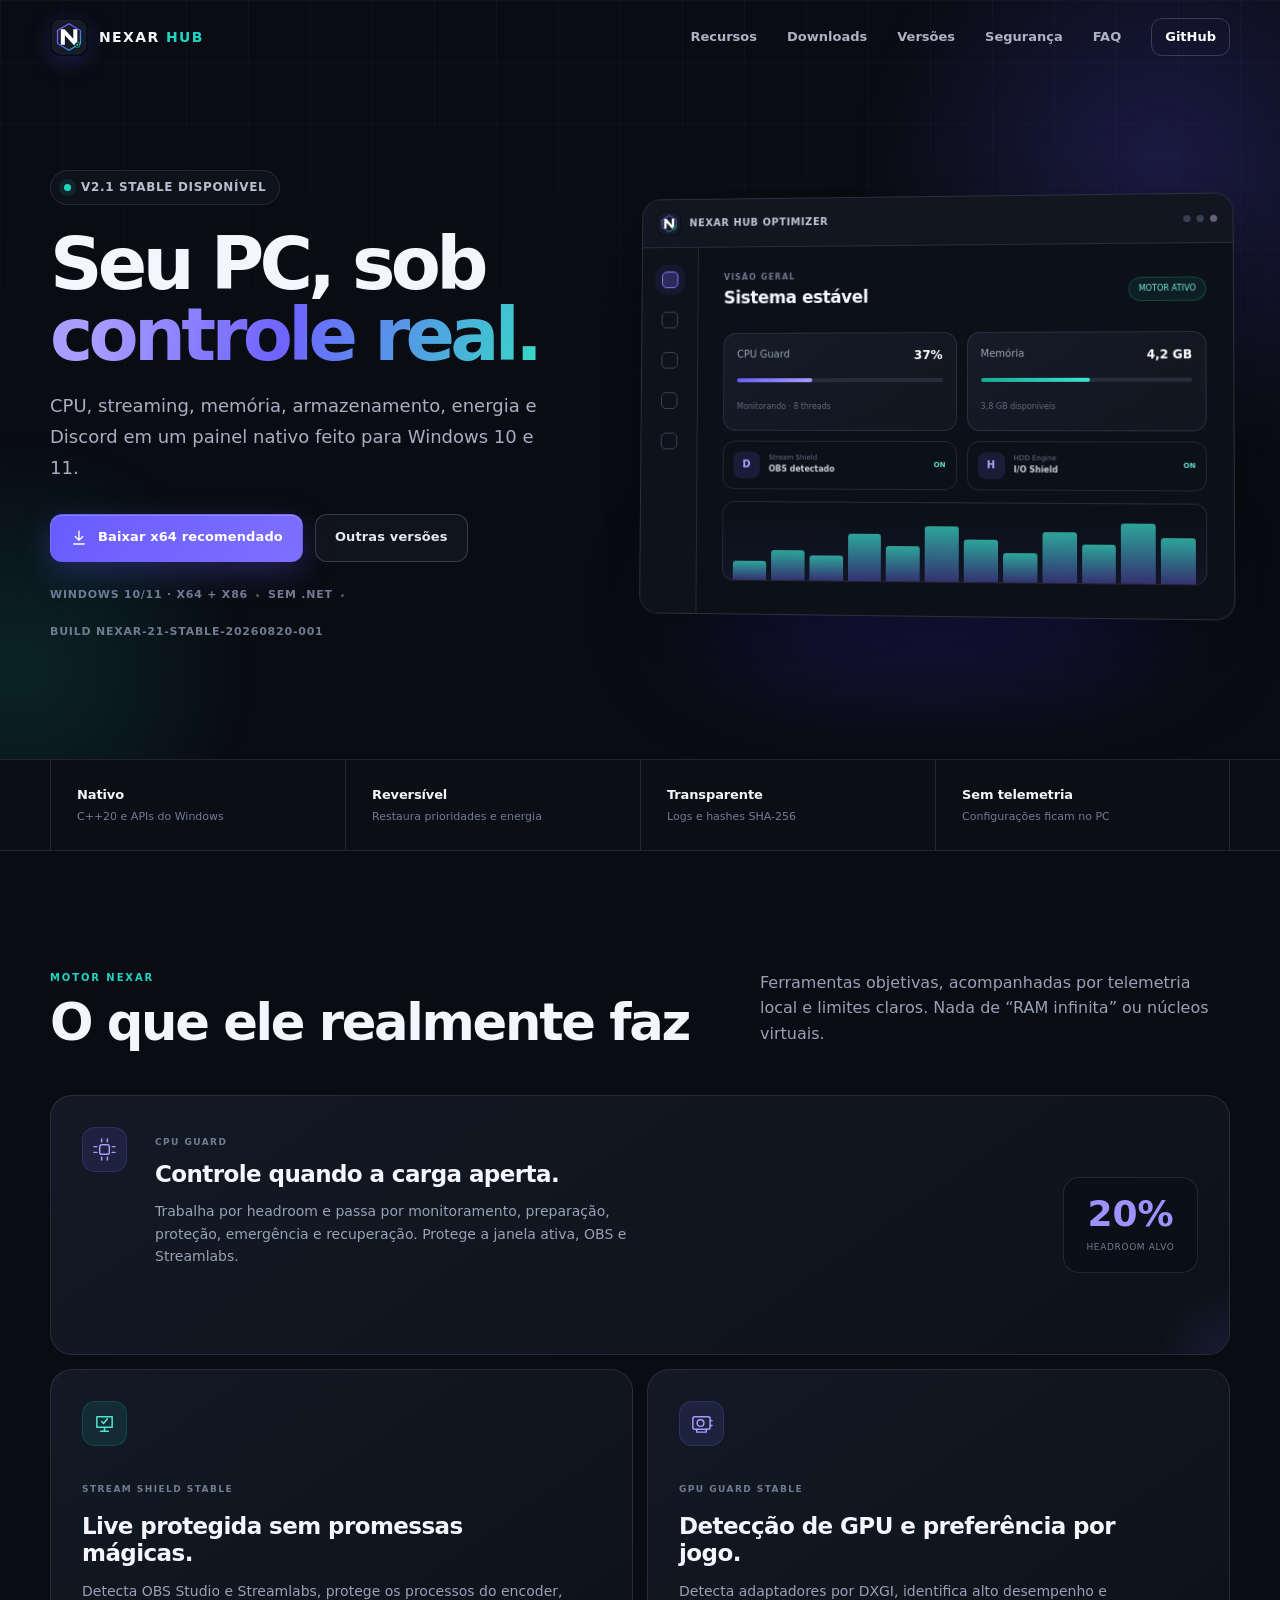
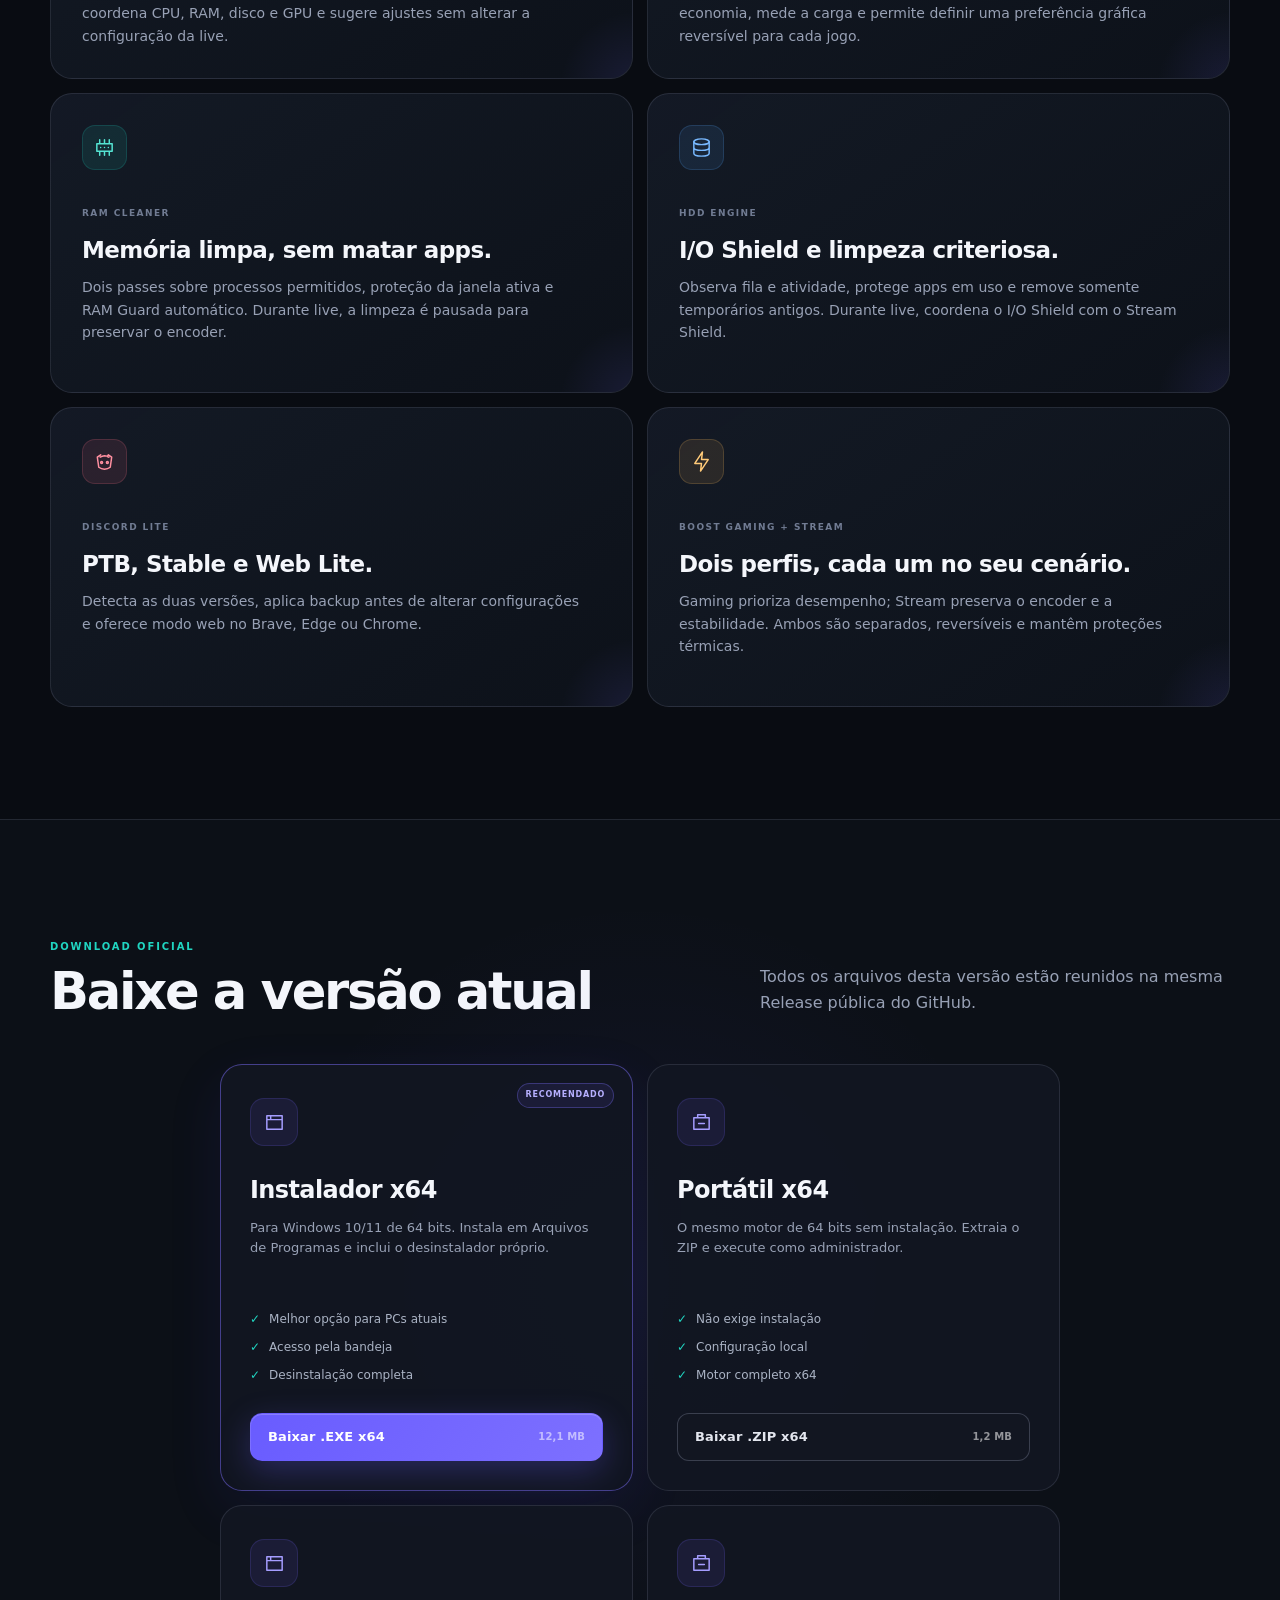
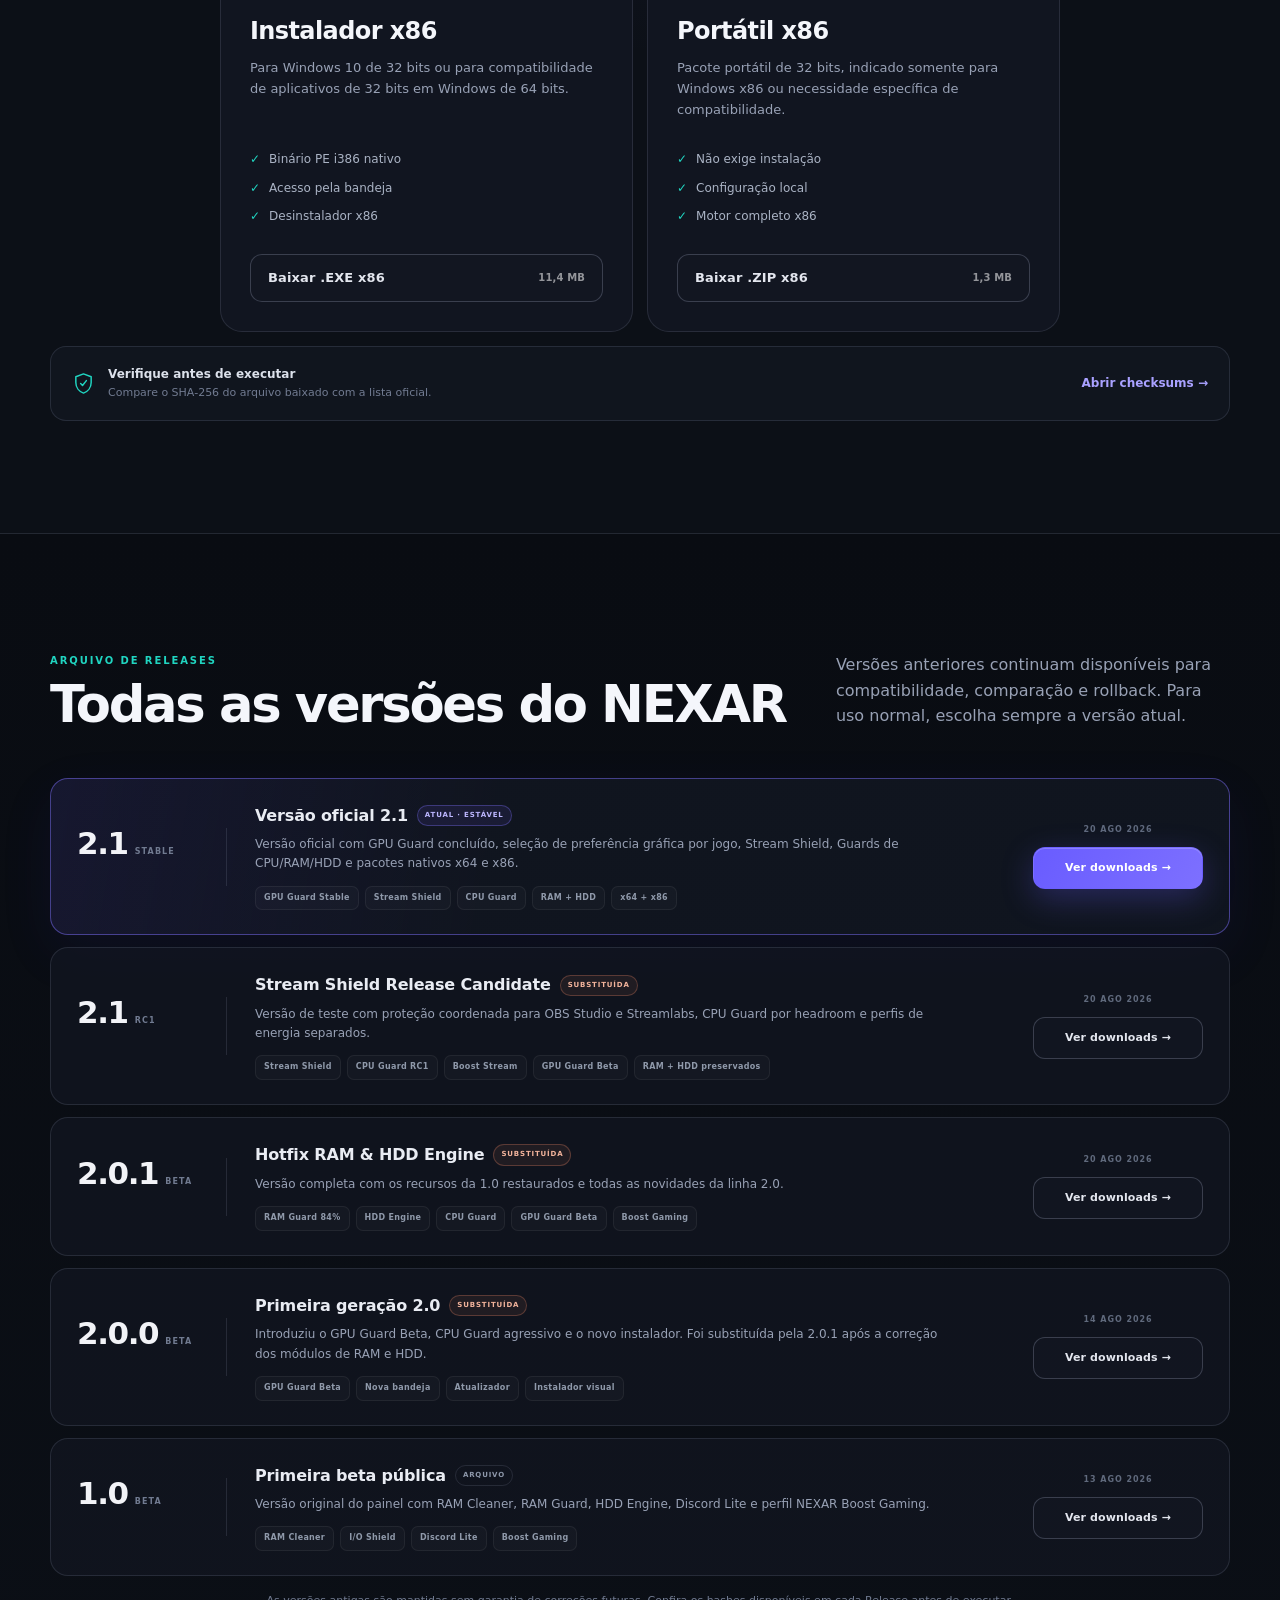
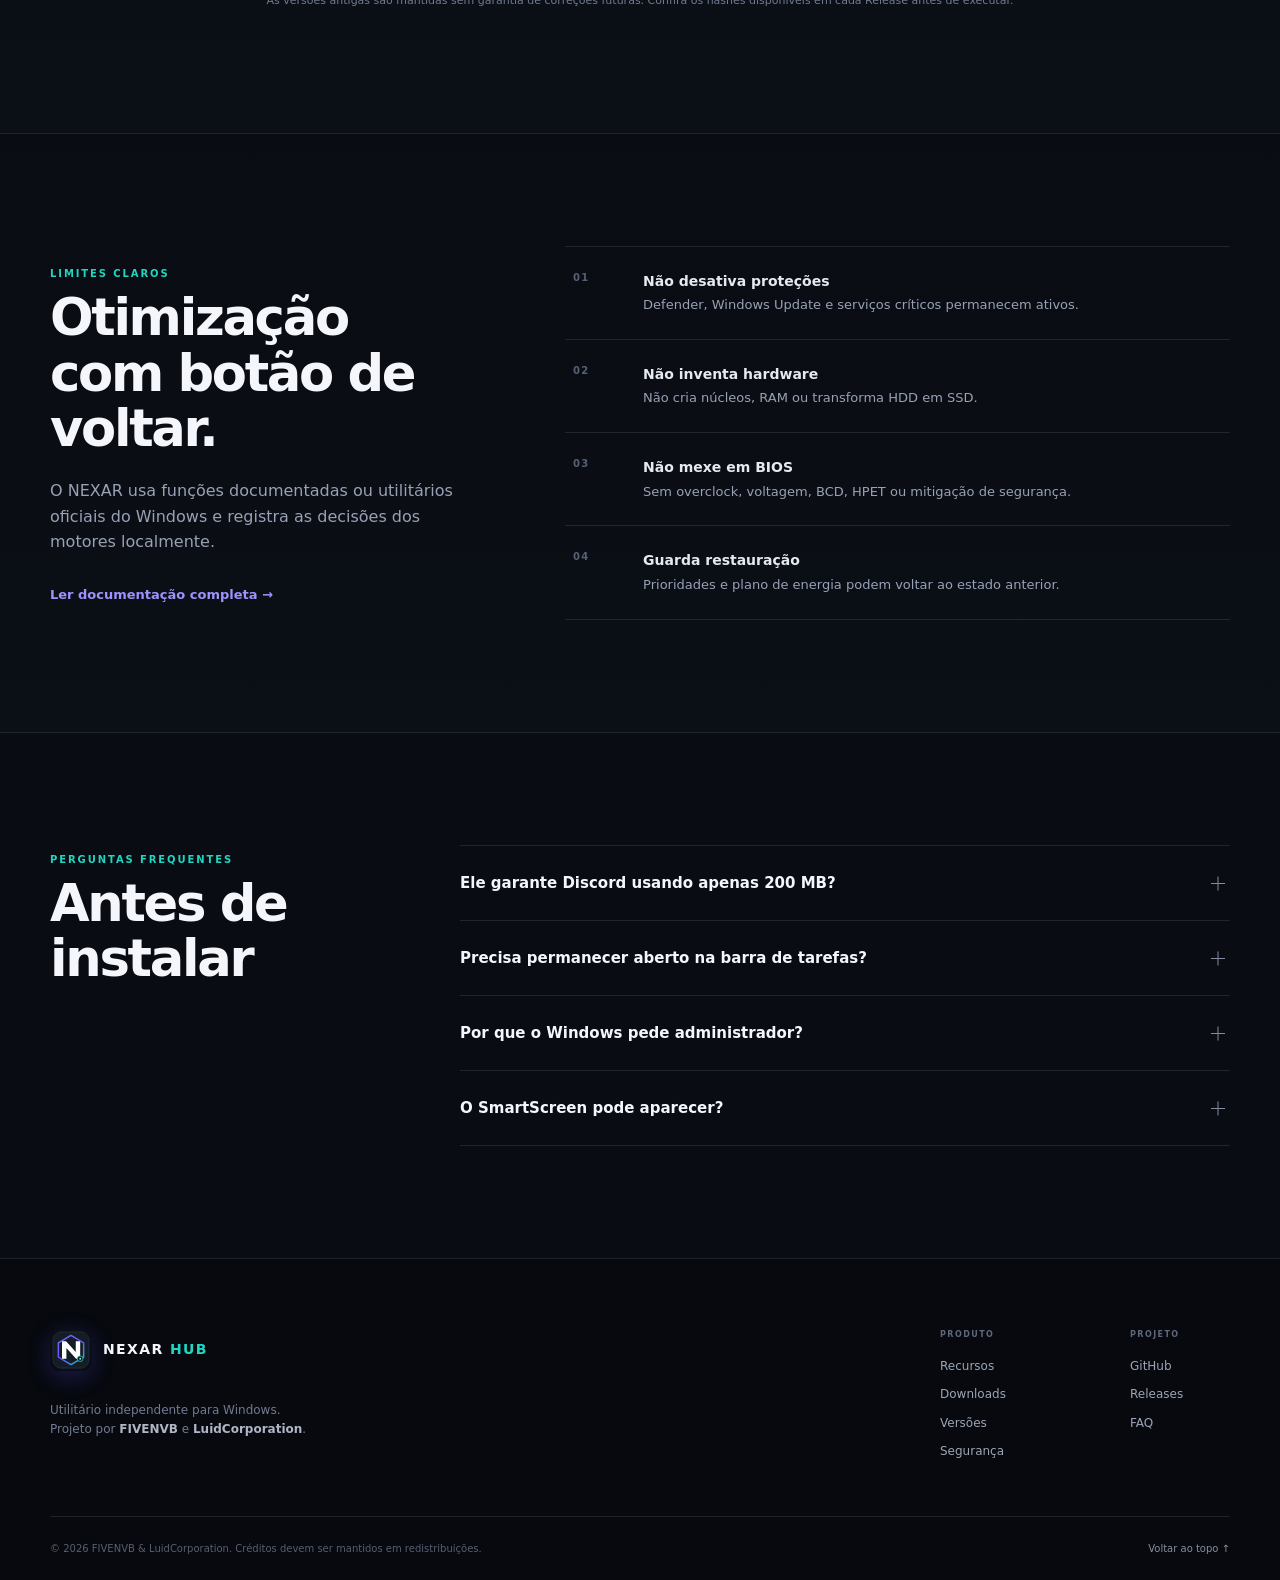
==== index.html @ 57c579a6 "site: publish NEXAR 2.1 Stable downloads" ====
<!doctype html>
<html lang="pt-BR">
<head>
  <meta charset="utf-8">
  <meta name="viewport" content="width=device-width, initial-scale=1">
  <meta name="theme-color" content="#0a0d14">
  <meta name="description" content="NEXAR HUB OPTIMIZER 2.1 Stable: CPU, Stream, GPU, RAM, HDD, energia e Discord para Windows 10 e 11, com pacotes x64 e x86.">
  <meta property="og:title" content="NEXAR HUB OPTIMIZER">
  <meta property="og:description" content="Stream Shield e controle transparente para jogos, transmissões e uso diário no Windows.">
  <meta property="og:type" content="website">
  <title>NEXAR HUB OPTIMIZER — Controle real. Sem promessas falsas.</title>
  <link rel="icon" href="assets/nexar-logo.svg" type="image/svg+xml">
  <link rel="manifest" href="site.webmanifest">
  <link rel="stylesheet" href="styles.css">
</head>
<body>
  <a class="skip-link" href="#conteudo">Ir para o conteúdo</a>

  <header class="site-header" id="topo">
    <div class="shell nav-wrap">
      <a class="brand" href="#topo" aria-label="NEXAR HUB OPTIMIZER — início">
        <img src="assets/nexar-logo.svg" alt="" width="38" height="38">
        <span>NEXAR <b>HUB</b></span>
      </a>

      <button class="menu-toggle" type="button" aria-label="Abrir menu" aria-expanded="false" aria-controls="main-nav">
        <span></span><span></span>
      </button>

      <nav class="main-nav" id="main-nav" aria-label="Navegação principal">
        <a href="#recursos">Recursos</a>
        <a href="#downloads">Downloads</a>
        <a href="#versoes">Versões</a>
        <a href="#seguranca">Segurança</a>
        <a href="#faq">FAQ</a>
        <a class="nav-github" href="https://github.com/luidcorporation-ofc/nexar-hub-optimizer" target="_blank" rel="noreferrer">GitHub</a>
      </nav>
    </div>
  </header>

  <main id="conteudo">
    <section class="hero">
      <div class="hero-grid" aria-hidden="true"></div>
      <div class="hero-glow hero-glow-a" aria-hidden="true"></div>
      <div class="hero-glow hero-glow-b" aria-hidden="true"></div>

      <div class="shell hero-layout">
        <div class="hero-copy reveal">
          <div class="eyebrow"><span class="pulse-dot"></span> v2.1 Stable disponível</div>
          <h1>Seu PC, sob<br><span>controle real.</span></h1>
          <p class="hero-lead">CPU, streaming, memória, armazenamento, energia e Discord em um painel nativo feito para Windows 10 e 11.</p>

          <div class="hero-actions">
            <a class="button button-primary" href="https://github.com/luidcorporation-ofc/nexar-hub-optimizer/releases/download/v2.1.0/NEXAR_Hub_Optimizer_v2.1_STABLE_Setup_x64.exe">
              <svg viewBox="0 0 24 24" aria-hidden="true"><path d="M12 3v12m0 0 5-5m-5 5-5-5M5 20h14"/></svg>
              Baixar x64 recomendado
            </a>
            <a class="button button-ghost" href="#downloads">Outras versões</a>
          </div>

          <div class="hero-meta" aria-label="Informações da versão">
            <span>Windows 10/11 · x64 + x86</span>
            <span>Sem .NET</span>
            <span>Build NEXAR-21-STABLE-20260820-001</span>
          </div>
        </div>

        <div class="app-preview reveal" aria-label="Prévia do painel NEXAR">
          <div class="preview-shadow" aria-hidden="true"></div>
          <div class="window">
            <div class="window-bar">
              <div class="window-brand"><img src="assets/nexar-logo.svg" alt="" width="24" height="24"><span>NEXAR HUB OPTIMIZER</span></div>
              <div class="window-controls"><i></i><i></i><i></i></div>
            </div>
            <div class="window-body">
              <aside class="window-sidebar" aria-hidden="true">
                <span class="side-active"></span><span></span><span></span><span></span><span></span>
              </aside>
              <div class="window-content">
                <div class="preview-title"><div><small>VISÃO GERAL</small><strong>Sistema estável</strong></div><span class="status-pill">Motor ativo</span></div>
                <div class="meter-grid">
                  <article class="meter-card cpu-card">
                    <div class="meter-head"><span>CPU Guard</span><b>37%</b></div>
                    <div class="meter-track"><i style="--level:37%"></i></div>
                    <small>Monitorando · 8 threads</small>
                  </article>
                  <article class="meter-card ram-card">
                    <div class="meter-head"><span>Memória</span><b>4,2 GB</b></div>
                    <div class="meter-track"><i style="--level:52%"></i></div>
                    <small>3,8 GB disponíveis</small>
                  </article>
                </div>
                <div class="preview-feature-row">
                  <article><span class="mini-icon">D</span><div><small>Stream Shield</small><b>OBS detectado</b></div><em>ON</em></article>
                  <article><span class="mini-icon">H</span><div><small>HDD Engine</small><b>I/O Shield</b></div><em>ON</em></article>
                </div>
                <div class="preview-chart" aria-hidden="true"><span></span><span></span><span></span><span></span><span></span><span></span><span></span><span></span><span></span><span></span><span></span><span></span></div>
              </div>
            </div>
          </div>
        </div>
      </div>
    </section>

    <section class="trust-strip" aria-label="Destaques">
      <div class="shell trust-grid">
        <div><strong>Nativo</strong><span>C++20 e APIs do Windows</span></div>
        <div><strong>Reversível</strong><span>Restaura prioridades e energia</span></div>
        <div><strong>Transparente</strong><span>Logs e hashes SHA-256</span></div>
        <div><strong>Sem telemetria</strong><span>Configurações ficam no PC</span></div>
      </div>
    </section>

    <section class="section" id="recursos">
      <div class="shell">
        <div class="section-heading reveal">
          <div><span class="kicker">MOTOR NEXAR</span><h2>O que ele realmente faz</h2></div>
          <p>Ferramentas objetivas, acompanhadas por telemetria local e limites claros. Nada de “RAM infinita” ou núcleos virtuais.</p>
        </div>

        <div class="feature-grid">
          <article class="feature-card feature-large reveal">
            <div class="feature-icon violet"><svg viewBox="0 0 24 24" aria-hidden="true"><rect x="7" y="7" width="10" height="10" rx="2"/><path d="M9 1v3m6-3v3M9 20v3m6-3v3M20 9h3m-3 6h3M1 9h3m-3 6h3"/></svg></div>
            <div class="feature-copy"><span>CPU GUARD</span><h3>Controle quando a carga aperta.</h3><p>Trabalha por headroom e passa por monitoramento, preparação, proteção, emergência e recuperação. Protege a janela ativa, OBS e Streamlabs.</p></div>
            <div class="feature-metric"><b>20%</b><span>headroom alvo</span></div>
          </article>

          <article class="feature-card reveal">
            <div class="feature-icon teal"><svg viewBox="0 0 24 24" aria-hidden="true"><path d="M4 5h16v11H4zM8 20h8M12 16v4"/><path d="m9 10 2 2 4-5"/></svg></div>
            <span>STREAM SHIELD STABLE</span><h3>Live protegida sem promessas mágicas.</h3><p>Detecta OBS Studio e Streamlabs, protege os processos do encoder, coordena CPU, RAM, disco e GPU e sugere ajustes sem alterar a configuração da live.</p>
          </article>

          <article class="feature-card reveal">
            <div class="feature-icon violet"><svg viewBox="0 0 24 24" aria-hidden="true"><rect x="3" y="5" width="18" height="13" rx="2"/><circle cx="11" cy="11.5" r="3.5"/><path d="M21 9h2m-2 5h2M7 18v3h10v-3"/></svg></div>
            <span>GPU GUARD STABLE</span><h3>Detecção de GPU e preferência por jogo.</h3><p>Detecta adaptadores por DXGI, identifica alto desempenho e economia, mede a carga e permite definir uma preferência gráfica reversível para cada jogo.</p>
          </article>

          <article class="feature-card reveal">
            <div class="feature-icon teal"><svg viewBox="0 0 24 24" aria-hidden="true"><path d="M4 8h16v8H4zM7 4v4m5-4v4m5-4v4M7 16v4m5-4v4m5-4v4"/><path d="M8 12h.01M12 12h.01M16 12h.01"/></svg></div>
            <span>RAM CLEANER</span><h3>Memória limpa, sem matar apps.</h3><p>Dois passes sobre processos permitidos, proteção da janela ativa e RAM Guard automático. Durante live, a limpeza é pausada para preservar o encoder.</p>
          </article>

          <article class="feature-card reveal">
            <div class="feature-icon blue"><svg viewBox="0 0 24 24" aria-hidden="true"><ellipse cx="12" cy="6" rx="8" ry="3"/><path d="M4 6v6c0 1.7 3.6 3 8 3s8-1.3 8-3V6M4 12v6c0 1.7 3.6 3 8 3s8-1.3 8-3v-6"/></svg></div>
            <span>HDD ENGINE</span><h3>I/O Shield e limpeza criteriosa.</h3><p>Observa fila e atividade, protege apps em uso e remove somente temporários antigos. Durante live, coordena o I/O Shield com o Stream Shield.</p>
          </article>

          <article class="feature-card reveal">
            <div class="feature-icon coral"><svg viewBox="0 0 24 24" aria-hidden="true"><path d="M7.5 7.5A12 12 0 0 1 12 6c1.6 0 3.1.3 4.5 1.5M6 18c2 1.5 4 2 6 2s4-.5 6-2l1.5-10.5L16 5l-1 2M8 5 4.5 7.5 6 18"/><circle cx="9" cy="13" r="1"/><circle cx="15" cy="13" r="1"/></svg></div>
            <span>DISCORD LITE</span><h3>PTB, Stable e Web Lite.</h3><p>Detecta as duas versões, aplica backup antes de alterar configurações e oferece modo web no Brave, Edge ou Chrome.</p>
          </article>

          <article class="feature-card reveal">
            <div class="feature-icon amber"><svg viewBox="0 0 24 24" aria-hidden="true"><path d="m13 2-8 12h7l-1 8 8-12h-7z"/></svg></div>
            <span>BOOST GAMING + STREAM</span><h3>Dois perfis, cada um no seu cenário.</h3><p>Gaming prioriza desempenho; Stream preserva o encoder e a estabilidade. Ambos são separados, reversíveis e mantêm proteções térmicas.</p>
          </article>
        </div>
      </div>
    </section>

    <section class="section download-section" id="downloads">
      <div class="download-aura" aria-hidden="true"></div>
      <div class="shell">
        <div class="section-heading reveal">
          <div><span class="kicker">DOWNLOAD OFICIAL</span><h2>Baixe a versão atual</h2></div>
          <p>Todos os arquivos desta versão estão reunidos na mesma Release pública do GitHub.</p>
        </div>

        <div class="download-grid">
          <article class="download-card recommended reveal">
            <span class="recommend-label">RECOMENDADO</span>
            <div class="download-icon"><svg viewBox="0 0 24 24" aria-hidden="true"><path d="M4 5h16v14H4zM4 9h16M8 5v4"/></svg></div>
            <h3>Instalador x64</h3>
            <p>Para Windows 10/11 de 64 bits. Instala em Arquivos de Programas e inclui o desinstalador próprio.</p>
            <ul><li>Melhor opção para PCs atuais</li><li>Acesso pela bandeja</li><li>Desinstalação completa</li></ul>
            <a class="button button-primary button-wide" href="https://github.com/luidcorporation-ofc/nexar-hub-optimizer/releases/download/v2.1.0/NEXAR_Hub_Optimizer_v2.1_STABLE_Setup_x64.exe">Baixar .EXE x64 <span>12,1 MB</span></a>
          </article>

          <article class="download-card reveal">
            <div class="download-icon"><svg viewBox="0 0 24 24" aria-hidden="true"><path d="M4 7h16v12H4zM8 7V4h8v3M9 13h6"/></svg></div>
            <h3>Portátil x64</h3>
            <p>O mesmo motor de 64 bits sem instalação. Extraia o ZIP e execute como administrador.</p>
            <ul><li>Não exige instalação</li><li>Configuração local</li><li>Motor completo x64</li></ul>
            <a class="button button-ghost button-wide" href="https://github.com/luidcorporation-ofc/nexar-hub-optimizer/releases/download/v2.1.0/NEXAR_Hub_Optimizer_v2.1_STABLE_Portable_x64.zip">Baixar .ZIP x64 <span>1,2 MB</span></a>
          </article>

          <article class="download-card reveal">
            <div class="download-icon"><svg viewBox="0 0 24 24" aria-hidden="true"><path d="M4 5h16v14H4zM4 9h16M8 5v4"/></svg></div>
            <h3>Instalador x86</h3>
            <p>Para Windows 10 de 32 bits ou para compatibilidade de aplicativos de 32 bits em Windows de 64 bits.</p>
            <ul><li>Binário PE i386 nativo</li><li>Acesso pela bandeja</li><li>Desinstalador x86</li></ul>
            <a class="button button-ghost button-wide" href="https://github.com/luidcorporation-ofc/nexar-hub-optimizer/releases/download/v2.1.0/NEXAR_Hub_Optimizer_v2.1_STABLE_Setup_x86.exe">Baixar .EXE x86 <span>11,4 MB</span></a>
          </article>

          <article class="download-card reveal">
            <div class="download-icon"><svg viewBox="0 0 24 24" aria-hidden="true"><path d="M4 7h16v12H4zM8 7V4h8v3M9 13h6"/></svg></div>
            <h3>Portátil x86</h3>
            <p>Pacote portátil de 32 bits, indicado somente para Windows x86 ou necessidade específica de compatibilidade.</p>
            <ul><li>Não exige instalação</li><li>Configuração local</li><li>Motor completo x86</li></ul>
            <a class="button button-ghost button-wide" href="https://github.com/luidcorporation-ofc/nexar-hub-optimizer/releases/download/v2.1.0/NEXAR_Hub_Optimizer_v2.1_STABLE_Portable_x86.zip">Baixar .ZIP x86 <span>1,3 MB</span></a>
          </article>
        </div>

        <div class="checksum-bar reveal">
          <div><svg viewBox="0 0 24 24" aria-hidden="true"><path d="m9 12 2 2 4-5"/><path d="M12 2 4 5v6c0 5.2 3.4 9.5 8 11 4.6-1.5 8-5.8 8-11V5z"/></svg><span><b>Verifique antes de executar</b>Compare o SHA-256 do arquivo baixado com a lista oficial.</span></div>
          <a href="https://github.com/luidcorporation-ofc/nexar-hub-optimizer/releases/download/v2.1.0/SHA256SUMS.txt">Abrir checksums →</a>
        </div>
      </div>
    </section>

    <section class="section versions-section" id="versoes">
      <div class="shell">
        <div class="section-heading reveal">
          <div><span class="kicker">ARQUIVO DE RELEASES</span><h2>Todas as versões do NEXAR</h2></div>
          <p>Versões anteriores continuam disponíveis para compatibilidade, comparação e rollback. Para uso normal, escolha sempre a versão atual.</p>
        </div>

        <div class="version-list">
          <article class="version-row version-current reveal">
            <div class="version-release">
              <strong class="version-number">2.1</strong>
              <span class="version-channel">STABLE</span>
            </div>
            <div class="version-details">
              <div class="version-heading"><h3>Versão oficial 2.1</h3><span class="version-status status-current">ATUAL · ESTÁVEL</span></div>
              <p>Versão oficial com GPU Guard concluído, seleção de preferência gráfica por jogo, Stream Shield, Guards de CPU/RAM/HDD e pacotes nativos x64 e x86.</p>
              <div class="version-tags"><span>GPU Guard Stable</span><span>Stream Shield</span><span>CPU Guard</span><span>RAM + HDD</span><span>x64 + x86</span></div>
            </div>
            <div class="version-actions">
              <span class="version-date">20 AGO 2026</span>
              <a class="button button-primary version-button" href="https://github.com/luidcorporation-ofc/nexar-hub-optimizer/releases/tag/v2.1.0" target="_blank" rel="noreferrer" aria-label="Abrir downloads da versão 2.1 Stable">Ver downloads →</a>
            </div>
          </article>

          <article class="version-row reveal">
            <div class="version-release">
              <strong class="version-number">2.1</strong>
              <span class="version-channel">RC1</span>
            </div>
            <div class="version-details">
              <div class="version-heading"><h3>Stream Shield Release Candidate</h3><span class="version-status status-replaced">SUBSTITUÍDA</span></div>
              <p>Versão de teste com proteção coordenada para OBS Studio e Streamlabs, CPU Guard por headroom e perfis de energia separados.</p>
              <div class="version-tags"><span>Stream Shield</span><span>CPU Guard RC1</span><span>Boost Stream</span><span>GPU Guard Beta</span><span>RAM + HDD preservados</span></div>
            </div>
            <div class="version-actions">
              <span class="version-date">20 AGO 2026</span>
              <a class="button button-ghost version-button" href="https://github.com/luidcorporation-ofc/nexar-hub-optimizer/releases/tag/v2.1.0-rc.1" target="_blank" rel="noreferrer" aria-label="Abrir downloads da versão 2.1 RC1">Ver downloads →</a>
            </div>
          </article>

          <article class="version-row reveal">
            <div class="version-release">
              <strong class="version-number">2.0.1</strong>
              <span class="version-channel">BETA</span>
            </div>
            <div class="version-details">
              <div class="version-heading"><h3>Hotfix RAM &amp; HDD Engine</h3><span class="version-status status-replaced">SUBSTITUÍDA</span></div>
              <p>Versão completa com os recursos da 1.0 restaurados e todas as novidades da linha 2.0.</p>
              <div class="version-tags"><span>RAM Guard 84%</span><span>HDD Engine</span><span>CPU Guard</span><span>GPU Guard Beta</span><span>Boost Gaming</span></div>
            </div>
            <div class="version-actions">
              <span class="version-date">20 AGO 2026</span>
              <a class="button button-ghost version-button" href="https://github.com/luidcorporation-ofc/nexar-hub-optimizer/releases/tag/v2.0.1-beta" target="_blank" rel="noreferrer" aria-label="Abrir downloads da versão 2.0.1 Beta">Ver downloads →</a>
            </div>
          </article>

          <article class="version-row reveal">
            <div class="version-release">
              <strong class="version-number">2.0.0</strong>
              <span class="version-channel">BETA</span>
            </div>
            <div class="version-details">
              <div class="version-heading"><h3>Primeira geração 2.0</h3><span class="version-status status-replaced">SUBSTITUÍDA</span></div>
              <p>Introduziu o GPU Guard Beta, CPU Guard agressivo e o novo instalador. Foi substituída pela 2.0.1 após a correção dos módulos de RAM e HDD.</p>
              <div class="version-tags"><span>GPU Guard Beta</span><span>Nova bandeja</span><span>Atualizador</span><span>Instalador visual</span></div>
            </div>
            <div class="version-actions">
              <span class="version-date">14 AGO 2026</span>
              <a class="button button-ghost version-button" href="https://github.com/luidcorporation-ofc/nexar-hub-optimizer/releases/tag/v2.0.0-beta" target="_blank" rel="noreferrer" aria-label="Abrir downloads da versão 2.0.0 Beta">Ver downloads →</a>
            </div>
          </article>

          <article class="version-row reveal">
            <div class="version-release">
              <strong class="version-number">1.0</strong>
              <span class="version-channel">BETA</span>
            </div>
            <div class="version-details">
              <div class="version-heading"><h3>Primeira beta pública</h3><span class="version-status">ARQUIVO</span></div>
              <p>Versão original do painel com RAM Cleaner, RAM Guard, HDD Engine, Discord Lite e perfil NEXAR Boost Gaming.</p>
              <div class="version-tags"><span>RAM Cleaner</span><span>I/O Shield</span><span>Discord Lite</span><span>Boost Gaming</span></div>
            </div>
            <div class="version-actions">
              <span class="version-date">13 AGO 2026</span>
              <a class="button button-ghost version-button" href="https://github.com/luidcorporation-ofc/nexar-hub-optimizer/releases/tag/v1.0-beta" target="_blank" rel="noreferrer" aria-label="Abrir downloads da versão 1.0 Beta">Ver downloads →</a>
            </div>
          </article>
        </div>

        <p class="version-note reveal">As versões antigas são mantidas sem garantia de correções futuras. Confira os hashes disponíveis em cada Release antes de executar.</p>
      </div>
    </section>

    <section class="section safety-section" id="seguranca">
      <div class="shell safety-layout">
        <div class="safety-copy reveal">
          <span class="kicker">LIMITES CLAROS</span>
          <h2>Otimização com botão de voltar.</h2>
          <p>O NEXAR usa funções documentadas ou utilitários oficiais do Windows e registra as decisões dos motores localmente.</p>
          <a class="text-link" href="https://github.com/luidcorporation-ofc/nexar-hub-optimizer/releases/download/v2.1.0/LEIA-ME_NEXAR_HUB_OPTIMIZER_v2.1_STABLE.txt">Ler documentação completa →</a>
        </div>
        <div class="safety-list reveal">
          <div><span>01</span><p><b>Não desativa proteções</b>Defender, Windows Update e serviços críticos permanecem ativos.</p></div>
          <div><span>02</span><p><b>Não inventa hardware</b>Não cria núcleos, RAM ou transforma HDD em SSD.</p></div>
          <div><span>03</span><p><b>Não mexe em BIOS</b>Sem overclock, voltagem, BCD, HPET ou mitigação de segurança.</p></div>
          <div><span>04</span><p><b>Guarda restauração</b>Prioridades e plano de energia podem voltar ao estado anterior.</p></div>
        </div>
      </div>
    </section>

    <section class="section faq-section" id="faq">
      <div class="shell faq-layout">
        <div class="section-heading compact reveal"><div><span class="kicker">PERGUNTAS FREQUENTES</span><h2>Antes de instalar</h2></div></div>
        <div class="faq-list">
          <details class="reveal"><summary>Ele garante Discord usando apenas 200 MB?<span></span></summary><p>Não. O modo experimental reduz processos e recursos, mas o consumo depende de servidores, GIFs, chamadas, vídeo e Go Live. A faixa observada é aproximada, nunca uma promessa fixa.</p></details>
          <details class="reveal"><summary>Precisa permanecer aberto na barra de tarefas?<span></span></summary><p>Não. Fechar a janela envia o motor para a bandeja do Windows. CPU Guard, I/O Shield e RAM Guard podem continuar ativos em segundo plano.</p></details>
          <details class="reveal"><summary>Por que o Windows pede administrador?<span></span></summary><p>As funções de energia, manutenção e prioridade precisam de elevação. O manifesto do aplicativo solicita administrador antes da tela obrigatória de verificação.</p></details>
          <details class="reveal"><summary>O SmartScreen pode aparecer?<span></span></summary><p>Sim. A versão Stable ainda não possui certificado comercial de assinatura. Confira se o arquivo veio desta Release e valide o SHA-256 antes de executá-lo.</p></details>
        </div>
      </div>
    </section>
  </main>

  <footer class="site-footer">
    <div class="shell footer-main">
      <div><a class="brand footer-brand" href="#topo"><img src="assets/nexar-logo.svg" alt="" width="42" height="42"><span>NEXAR <b>HUB</b></span></a><p>Utilitário independente para Windows.<br>Projeto por <b>FIVENVB</b> e <b>LuidCorporation</b>.</p></div>
      <div class="footer-links"><div><b>PRODUTO</b><a href="#recursos">Recursos</a><a href="#downloads">Downloads</a><a href="#versoes">Versões</a><a href="#seguranca">Segurança</a></div><div><b>PROJETO</b><a href="https://github.com/luidcorporation-ofc/nexar-hub-optimizer" target="_blank" rel="noreferrer">GitHub</a><a href="https://github.com/luidcorporation-ofc/nexar-hub-optimizer/releases" target="_blank" rel="noreferrer">Releases</a><a href="#faq">FAQ</a></div></div>
    </div>
    <div class="shell footer-bottom"><span>© <span id="year">2026</span> FIVENVB &amp; LuidCorporation. Créditos devem ser mantidos em redistribuições.</span><a href="#topo">Voltar ao topo ↑</a></div>
  </footer>

  <script src="app.js" defer></script>
</body>
</html>
---- styles.css ----
:root {
  color-scheme: dark;
  --bg: #090c12;
  --bg-soft: #0e121b;
  --panel: #121722;
  --panel-2: #171d2a;
  --line: rgba(190, 200, 230, .13);
  --line-strong: rgba(190, 200, 230, .23);
  --text: #f4f6fb;
  --muted: #98a1b5;
  --muted-2: #717b91;
  --violet: #7568ff;
  --violet-bright: #9c93ff;
  --teal: #20d5c1;
  --blue: #55a8ff;
  --coral: #ff6e86;
  --amber: #ffbd5d;
  --shell: 1180px;
  --radius: 22px;
  --shadow: 0 28px 90px rgba(0, 0, 0, .42);
}

* { box-sizing: border-box; }
html { scroll-behavior: smooth; scroll-padding-top: 78px; }
body { margin: 0; background: var(--bg); color: var(--text); font-family: Inter, ui-sans-serif, system-ui, -apple-system, BlinkMacSystemFont, "Segoe UI", sans-serif; font-size: 16px; line-height: 1.6; overflow-x: hidden; }
body::selection { background: rgba(117, 104, 255, .45); color: #fff; }
a { color: inherit; text-decoration: none; }
button, a { -webkit-tap-highlight-color: transparent; }
img, svg { display: block; }
.shell { width: min(var(--shell), calc(100% - 48px)); margin-inline: auto; }
.skip-link { position: fixed; left: 16px; top: -80px; z-index: 999; padding: 10px 16px; background: #fff; color: #000; border-radius: 10px; font-weight: 700; transition: top .2s; }
.skip-link:focus { top: 16px; }

.site-header { position: fixed; inset: 0 0 auto; z-index: 50; border-bottom: 1px solid transparent; transition: background .25s, border-color .25s, backdrop-filter .25s; }
.site-header.scrolled { background: rgba(9, 12, 18, .78); border-color: var(--line); backdrop-filter: blur(18px) saturate(130%); }
.nav-wrap { height: 74px; display: flex; align-items: center; justify-content: space-between; }
.brand { display: inline-flex; align-items: center; gap: 11px; font-size: 14px; font-weight: 800; letter-spacing: .1em; }
.brand img { border-radius: 9px; box-shadow: 0 6px 22px rgba(86, 78, 255, .25); }
.brand b { color: var(--teal); }
.main-nav { display: flex; align-items: center; gap: 30px; color: #abb3c4; font-size: 13px; font-weight: 650; }
.main-nav a { transition: color .2s; }
.main-nav a:hover, .main-nav a:focus-visible { color: #fff; }
.main-nav .nav-github { border: 1px solid var(--line-strong); border-radius: 11px; padding: 8px 13px; color: #fff; }
.menu-toggle { display: none; width: 42px; height: 42px; border: 1px solid var(--line); border-radius: 12px; background: var(--panel); position: relative; }
.menu-toggle span { position: absolute; left: 12px; width: 16px; height: 1.5px; background: #fff; transition: transform .2s, top .2s; }
.menu-toggle span:first-child { top: 16px; }
.menu-toggle span:last-child { top: 23px; }
.menu-toggle[aria-expanded="true"] span:first-child { top: 20px; transform: rotate(45deg); }
.menu-toggle[aria-expanded="true"] span:last-child { top: 20px; transform: rotate(-45deg); }

.hero { min-height: 760px; position: relative; display: grid; place-items: center; padding: 128px 0 76px; overflow: hidden; border-bottom: 1px solid var(--line); }
.hero-grid { position: absolute; inset: 0; background-image: linear-gradient(rgba(134, 145, 176, .055) 1px, transparent 1px), linear-gradient(90deg, rgba(134, 145, 176, .055) 1px, transparent 1px); background-size: 62px 62px; mask-image: linear-gradient(to bottom, rgba(0,0,0,.9), transparent 85%); }
.hero-glow { position: absolute; border-radius: 50%; filter: blur(2px); pointer-events: none; }
.hero-glow-a { width: 620px; height: 620px; right: -190px; top: -140px; background: radial-gradient(circle, rgba(95, 80, 255, .21), rgba(95, 80, 255, 0) 70%); }
.hero-glow-b { width: 480px; height: 480px; left: -220px; bottom: -150px; background: radial-gradient(circle, rgba(24, 212, 194, .12), transparent 70%); }
.hero-layout { position: relative; display: grid; grid-template-columns: .92fr 1.08fr; align-items: center; gap: 78px; }
.eyebrow { display: inline-flex; align-items: center; gap: 10px; color: #b6becf; border: 1px solid var(--line); background: rgba(16, 21, 31, .72); border-radius: 999px; padding: 7px 13px; font-size: 12px; font-weight: 700; letter-spacing: .055em; text-transform: uppercase; }
.pulse-dot { width: 7px; height: 7px; border-radius: 50%; background: var(--teal); box-shadow: 0 0 0 5px rgba(32, 213, 193, .1); animation: pulse 2s infinite; }
@keyframes pulse { 50% { box-shadow: 0 0 0 9px rgba(32, 213, 193, 0); } }
.hero h1 { margin: 24px 0 20px; font-size: clamp(54px, 5.7vw, 84px); line-height: .97; letter-spacing: -.064em; font-weight: 780; }
.hero h1 span { background: linear-gradient(105deg, #a79fff 10%, #6f63ff 48%, #36d9c7 100%); background-clip: text; -webkit-background-clip: text; color: transparent; }
.hero-lead { max-width: 580px; margin: 0; color: #a7b0c2; font-size: 18px; line-height: 1.72; }
.hero-actions { display: flex; flex-wrap: wrap; gap: 12px; margin-top: 30px; }
.button { min-height: 48px; display: inline-flex; align-items: center; justify-content: center; gap: 10px; padding: 0 19px; border-radius: 12px; font-size: 13px; font-weight: 750; letter-spacing: .01em; border: 1px solid transparent; transition: transform .2s, border-color .2s, background .2s, box-shadow .2s; }
.button:hover { transform: translateY(-2px); }
.button:focus-visible, a:focus-visible, summary:focus-visible, button:focus-visible { outline: 2px solid var(--teal); outline-offset: 3px; }
.button svg { width: 18px; height: 18px; fill: none; stroke: currentColor; stroke-width: 1.8; stroke-linecap: round; stroke-linejoin: round; }
.button-primary { color: #fff; background: linear-gradient(120deg, #695cff, #7d70ff); box-shadow: 0 10px 32px rgba(105, 92, 255, .28), inset 0 1px rgba(255,255,255,.2); }
.button-primary:hover { box-shadow: 0 14px 40px rgba(105, 92, 255, .38), inset 0 1px rgba(255,255,255,.2); }
.button-ghost { background: rgba(19, 24, 35, .74); border-color: var(--line-strong); color: #e3e6ee; }
.button-ghost:hover { border-color: rgba(156, 147, 255, .55); background: #171c29; }
.hero-meta { display: flex; flex-wrap: wrap; gap: 20px; margin-top: 24px; color: var(--muted-2); font-size: 11px; font-weight: 700; text-transform: uppercase; letter-spacing: .07em; }
.hero-meta span { position: relative; }
.hero-meta span:not(:last-child)::after { content: ""; position: absolute; right: -11px; top: 50%; width: 3px; height: 3px; border-radius: 50%; background: #4d566a; }

.app-preview { position: relative; perspective: 1200px; }
.preview-shadow { position: absolute; width: 82%; height: 28%; left: 10%; bottom: -11%; background: rgba(72, 55, 255, .3); filter: blur(60px); border-radius: 50%; }
.window { position: relative; overflow: hidden; border: 1px solid rgba(181, 192, 222, .18); background: #0c1018; border-radius: 19px; box-shadow: var(--shadow), inset 0 1px rgba(255,255,255,.055); transform: rotateY(-4deg) rotateX(1.5deg); }
.window-bar { height: 49px; display: flex; justify-content: space-between; align-items: center; padding: 0 15px; background: #111620; border-bottom: 1px solid var(--line); }
.window-brand { display: flex; align-items: center; gap: 9px; color: #bdc5d4; font-size: 10px; font-weight: 750; letter-spacing: .06em; }
.window-brand img { border-radius: 6px; }
.window-controls { display: flex; gap: 6px; }
.window-controls i { width: 7px; height: 7px; border-radius: 50%; background: #384152; }
.window-controls i:last-child { background: #6b607e; }
.window-body { display: grid; grid-template-columns: 58px 1fr; min-height: 370px; }
.window-sidebar { border-right: 1px solid var(--line); padding: 24px 0; display: flex; flex-direction: column; align-items: center; gap: 24px; background: #0e121b; }
.window-sidebar span { width: 17px; height: 17px; border: 1px solid #3a4355; border-radius: 5px; }
.window-sidebar .side-active { border-color: #8275ff; background: rgba(117,104,255,.28); box-shadow: 0 0 0 7px rgba(117,104,255,.08); }
.window-content { padding: 25px 26px; }
.preview-title { display: flex; justify-content: space-between; align-items: center; }
.preview-title div { display: grid; }
.preview-title small { color: #6f7890; font-size: 8px; font-weight: 800; letter-spacing: .15em; }
.preview-title strong { font-size: 17px; letter-spacing: -.02em; }
.status-pill { font-size: 8px; text-transform: uppercase; font-style: normal; color: #75e5d6; background: rgba(32,213,193,.08); border: 1px solid rgba(32,213,193,.22); padding: 5px 9px; border-radius: 99px; }
.meter-grid { display: grid; grid-template-columns: 1fr 1fr; gap: 10px; margin-top: 22px; }
.meter-card { background: linear-gradient(145deg, #151b27, #111620); border: 1px solid var(--line); border-radius: 13px; padding: 13px; }
.meter-head { display: flex; justify-content: space-between; font-size: 10px; color: #9aa4b6; }
.meter-head b { color: #fff; font-size: 12px; }
.meter-track { height: 4px; background: #252c3b; border-radius: 99px; margin: 13px 0 9px; overflow: hidden; }
.meter-track i { display: block; width: var(--level); height: 100%; border-radius: inherit; background: linear-gradient(90deg, #6d60ff, #a49cff); }
.ram-card .meter-track i { background: linear-gradient(90deg, #18a996, #3de3ce); }
.meter-card small { color: #606b7f; font-size: 8px; }
.preview-feature-row { display: grid; grid-template-columns: 1fr 1fr; gap: 10px; margin-top: 10px; }
.preview-feature-row article { min-width: 0; display: flex; align-items: center; gap: 9px; border: 1px solid var(--line); border-radius: 12px; padding: 10px; }
.mini-icon { flex: 0 0 auto; display: grid; place-items: center; width: 27px; height: 27px; border-radius: 8px; background: rgba(117,104,255,.14); color: #aaa3ff; font-size: 10px; font-weight: 800; }
.preview-feature-row div { min-width: 0; display: grid; flex: 1; }
.preview-feature-row small { color: #687288; font-size: 7px; }
.preview-feature-row b { overflow: hidden; text-overflow: ellipsis; white-space: nowrap; font-size: 8px; color: #cbd1dd; }
.preview-feature-row em { color: #60dfce; font-size: 7px; font-style: normal; font-weight: 800; }
.preview-chart { height: 80px; display: flex; align-items: flex-end; gap: 5px; padding: 13px 10px 0; margin-top: 12px; border: 1px solid var(--line); border-radius: 12px; background: linear-gradient(to top, rgba(117,104,255,.06), transparent); }
.preview-chart span { flex: 1; height: var(--h, 30%); border-radius: 3px 3px 0 0; background: linear-gradient(to top, rgba(117,104,255,.35), rgba(55,214,195,.75)); animation: bars 5s ease-in-out infinite alternate; }
.preview-chart span:nth-child(1) { --h: 29%; }.preview-chart span:nth-child(2) { --h: 46%; }.preview-chart span:nth-child(3) { --h: 38%; }.preview-chart span:nth-child(4) { --h: 72%; }.preview-chart span:nth-child(5) { --h: 53%; }.preview-chart span:nth-child(6) { --h: 84%; }.preview-chart span:nth-child(7) { --h: 65%; }.preview-chart span:nth-child(8) { --h: 45%; }.preview-chart span:nth-child(9) { --h: 76%; }.preview-chart span:nth-child(10) { --h: 58%; }.preview-chart span:nth-child(11) { --h: 91%; }.preview-chart span:nth-child(12) { --h: 69%; }
@keyframes bars { to { filter: brightness(1.15); transform: scaleY(.85); transform-origin: bottom; } }

.trust-strip { border-bottom: 1px solid var(--line); background: #0b0e15; }
.trust-grid { display: grid; grid-template-columns: repeat(4, 1fr); }
.trust-grid div { padding: 25px 26px; display: grid; gap: 2px; border-left: 1px solid var(--line); }
.trust-grid div:last-child { border-right: 1px solid var(--line); }
.trust-grid strong { font-size: 13px; letter-spacing: -.01em; }
.trust-grid span { color: var(--muted-2); font-size: 11px; }

.section { position: relative; padding: 112px 0; }
.section-heading { display: flex; align-items: flex-end; justify-content: space-between; gap: 50px; margin-bottom: 45px; }
.section-heading > div { flex-shrink: 0; }
.section-heading h2, .safety-copy h2 { margin: 6px 0 0; font-size: clamp(34px, 4vw, 54px); line-height: 1.08; letter-spacing: -.045em; }
.section-heading p { max-width: 470px; margin: 0 0 4px; color: var(--muted); }
.kicker { color: var(--teal); font-size: 10px; font-weight: 850; letter-spacing: .19em; }
.feature-grid { display: grid; grid-template-columns: repeat(2, 1fr); gap: 14px; }
.feature-card { position: relative; min-height: 300px; padding: 31px; overflow: hidden; background: linear-gradient(145deg, rgba(21,27,39,.92), rgba(14,18,27,.9)); border: 1px solid var(--line); border-radius: var(--radius); transition: transform .25s, border-color .25s, background .25s; }
.feature-card:hover { transform: translateY(-4px); border-color: rgba(137,126,255,.28); background: linear-gradient(145deg, #171d2a, #10151f); }
.feature-card::after { content: ""; position: absolute; width: 160px; height: 160px; right: -85px; bottom: -90px; background: radial-gradient(circle, rgba(117,104,255,.13), transparent 68%); }
.feature-card > span, .feature-copy > span { color: #717c93; font-size: 9px; font-weight: 850; letter-spacing: .16em; }
.feature-card h3 { max-width: 460px; margin: 13px 0 12px; font-size: 23px; line-height: 1.2; letter-spacing: -.025em; }
.feature-card p { max-width: 500px; color: var(--muted); font-size: 14px; margin: 0; }
.feature-icon { width: 45px; height: 45px; display: grid; place-items: center; border-radius: 13px; margin-bottom: 28px; }
.feature-icon svg, .download-icon svg, .checksum-bar svg { width: 23px; height: 23px; fill: none; stroke: currentColor; stroke-width: 1.55; stroke-linecap: round; stroke-linejoin: round; }
.feature-icon.violet { color: #a49cff; background: rgba(117,104,255,.12); border: 1px solid rgba(117,104,255,.18); }
.feature-icon.teal { color: #54e4d2; background: rgba(32,213,193,.1); border: 1px solid rgba(32,213,193,.17); }
.feature-icon.blue { color: #78b9ff; background: rgba(85,168,255,.1); border: 1px solid rgba(85,168,255,.18); }
.feature-icon.coral { color: #ff8fa0; background: rgba(255,110,134,.1); border: 1px solid rgba(255,110,134,.18); }
.feature-icon.amber { color: #ffca78; background: rgba(255,189,93,.1); border: 1px solid rgba(255,189,93,.18); }
.feature-large { grid-column: 1 / -1; min-height: 260px; display: grid; grid-template-columns: auto 1fr auto; align-items: start; gap: 28px; }
.feature-large .feature-icon { margin: 0; }
.feature-large h3 { margin-top: 8px; }
.feature-metric { align-self: center; min-width: 135px; padding: 18px; border: 1px solid var(--line); border-radius: 16px; text-align: center; background: rgba(7,10,15,.35); }
.feature-metric b { display: block; font-size: 36px; line-height: 1; color: var(--violet-bright); }
.feature-metric span { display: block; margin-top: 8px; color: var(--muted-2); font-size: 9px; text-transform: uppercase; letter-spacing: .07em; }

.download-section { background: #0c1017; border-block: 1px solid var(--line); overflow: hidden; }
.download-aura { position: absolute; width: 800px; height: 800px; left: 50%; top: 35%; transform: translate(-50%,-50%); border-radius: 50%; background: radial-gradient(circle, rgba(101,87,255,.075), transparent 67%); }
.download-grid { position: relative; display: grid; grid-template-columns: repeat(2, minmax(0, 1fr)); gap: 14px; align-items: stretch; max-width: 840px; margin-inline: auto; }
.download-card { position: relative; padding: 33px 29px 29px; display: flex; flex-direction: column; background: rgba(18,23,34,.9); border: 1px solid var(--line); border-radius: var(--radius); }
.download-card.recommended { border-color: rgba(126,112,255,.48); box-shadow: 0 18px 55px rgba(66,52,200,.11); }
.recommend-label { position: absolute; right: 18px; top: 18px; color: #b7b0ff; font-size: 8px; font-weight: 850; letter-spacing: .1em; border: 1px solid rgba(126,112,255,.32); background: rgba(117,104,255,.1); border-radius: 99px; padding: 5px 8px; }
.download-icon { width: 48px; height: 48px; display: grid; place-items: center; color: #a59dff; background: rgba(117,104,255,.1); border: 1px solid rgba(117,104,255,.17); border-radius: 14px; }
.download-card h3 { margin: 25px 0 8px; font-size: 24px; letter-spacing: -.025em; }
.download-card > p { min-height: 68px; color: var(--muted); font-size: 13px; margin: 0; }
.download-card ul { list-style: none; padding: 0; margin: 24px 0 28px; display: grid; gap: 9px; color: #aab3c4; font-size: 12px; }
.download-card li::before { content: "✓"; margin-right: 9px; color: var(--teal); font-weight: 850; }
.button-wide { width: 100%; margin-top: auto; justify-content: space-between; padding-inline: 17px; }
.button-wide span { color: rgba(255,255,255,.55); font-size: 10px; font-weight: 650; }
.checksum-bar { position: relative; margin-top: 14px; padding: 18px 21px; display: flex; align-items: center; justify-content: space-between; gap: 24px; background: rgba(18,23,34,.75); border: 1px solid var(--line); border-radius: 16px; }
.checksum-bar > div { display: flex; align-items: center; gap: 13px; }
.checksum-bar svg { flex: 0 0 auto; color: var(--teal); }
.checksum-bar span { display: grid; color: var(--muted-2); font-size: 11px; }
.checksum-bar b { color: #dce1eb; font-size: 12px; }
.checksum-bar a { white-space: nowrap; color: #a9a1ff; font-size: 12px; font-weight: 700; }

.versions-section {
  background: linear-gradient(180deg, #090c12 0%, #0b0f16 100%);
  border-bottom: 1px solid var(--line);
}

.version-list {
  display: grid;
  gap: 12px;
}

.version-row {
  display: grid;
  grid-template-columns: 150px minmax(0, 1fr) 170px;
  align-items: center;
  gap: 28px;
  padding: 24px 26px;
  background: rgba(18,23,34,.72);
  border: 1px solid var(--line);
  border-radius: 18px;
  transition: border-color .2s ease, transform .2s ease, background .2s ease;
}

.version-row:hover {
  transform: translateY(-2px);
  border-color: rgba(126,112,255,.3);
  background: rgba(20,25,37,.88);
}

.version-row.version-current {
  border-color: rgba(126,112,255,.48);
  background: linear-gradient(100deg, rgba(117,104,255,.12), rgba(18,23,34,.82) 38%);
  box-shadow: 0 18px 55px rgba(66,52,200,.08);
}

.version-release {
  display: flex;
  align-items: baseline;
  gap: 7px;
  min-height: 58px;
  padding-right: 24px;
  border-right: 1px solid var(--line);
}

.version-number {
  color: #f2f3f7;
  font-size: 31px;
  font-weight: 820;
  line-height: 1;
  letter-spacing: -.045em;
}

.version-channel {
  color: var(--muted-2);
  font-size: 8px;
  font-weight: 850;
  letter-spacing: .14em;
}

.version-heading {
  display: flex;
  align-items: center;
  flex-wrap: wrap;
  gap: 9px;
  margin-bottom: 7px;
}

.version-heading h3 {
  margin: 0;
  color: #e9ecf3;
  font-size: 16px;
  letter-spacing: -.01em;
}

.version-status {
  padding: 4px 7px;
  border: 1px solid var(--line);
  border-radius: 99px;
  color: #8e98aa;
  font-size: 7px;
  font-weight: 850;
  letter-spacing: .12em;
}

.version-status.status-current {
  color: #bdb7ff;
  border-color: rgba(126,112,255,.34);
  background: rgba(117,104,255,.1);
}

.version-status.status-replaced {
  color: #f3b49c;
  border-color: rgba(240,137,100,.28);
  background: rgba(240,137,100,.08);
}

.version-details p {
  max-width: 690px;
  margin: 0;
  color: var(--muted);
  font-size: 12px;
}

.version-tags {
  display: flex;
  flex-wrap: wrap;
  gap: 6px;
  margin-top: 12px;
}

.version-tags span {
  padding: 5px 8px;
  color: #8f99aa;
  background: rgba(255,255,255,.025);
  border: 1px solid rgba(255,255,255,.06);
  border-radius: 7px;
  font-size: 8px;
  font-weight: 720;
  letter-spacing: .04em;
}

.version-actions {
  display: flex;
  flex-direction: column;
  align-items: stretch;
  gap: 10px;
}

.version-date {
  color: #606a7d;
  font-size: 8px;
  font-weight: 780;
  letter-spacing: .12em;
  text-align: center;
}

.version-button {
  width: 100%;
  min-height: 42px;
  padding-inline: 14px;
  font-size: 11px;
}

.version-note {
  margin-top: 16px;
  color: var(--muted-2);
  font-size: 11px;
  text-align: center;
}

.safety-section { background: linear-gradient(180deg, #090c12, #0b0f16); }
.safety-layout { display: grid; grid-template-columns: .78fr 1.22fr; gap: 90px; align-items: center; }
.safety-copy p { max-width: 420px; margin: 22px 0 26px; color: var(--muted); }
.text-link { color: var(--violet-bright); font-size: 13px; font-weight: 750; }
.safety-list { border-top: 1px solid var(--line); }
.safety-list div { display: grid; grid-template-columns: 52px 1fr; gap: 18px; padding: 23px 8px; border-bottom: 1px solid var(--line); }
.safety-list span { color: #566076; font-size: 10px; font-weight: 800; letter-spacing: .12em; }
.safety-list p { margin: 0; color: var(--muted); font-size: 13px; }
.safety-list b { display: block; margin-bottom: 3px; color: #e6e9f0; font-size: 14px; }

.faq-section { border-top: 1px solid var(--line); }
.faq-layout { display: grid; grid-template-columns: .6fr 1.4fr; gap: 80px; align-items: start; }
.section-heading.compact { display: block; position: sticky; top: 110px; margin: 0; }
.faq-list { border-top: 1px solid var(--line); }
.faq-list details { border-bottom: 1px solid var(--line); }
.faq-list summary { position: relative; list-style: none; cursor: pointer; padding: 25px 50px 25px 0; font-size: 15px; font-weight: 680; }
.faq-list summary::-webkit-details-marker { display: none; }
.faq-list summary span, .faq-list summary span::after { position: absolute; right: 5px; top: 50%; width: 14px; height: 1px; background: #828ba0; transition: transform .2s; }
.faq-list summary span::after { content: ""; right: 0; top: 0; transform: rotate(90deg); }
.faq-list details[open] summary span::after { transform: rotate(0deg); }
.faq-list details p { margin: -5px 50px 25px 0; color: var(--muted); font-size: 13px; }

.site-footer { padding-top: 70px; background: #07090e; border-top: 1px solid var(--line); }
.footer-main { display: flex; justify-content: space-between; gap: 50px; padding-bottom: 55px; }
.footer-brand { margin-bottom: 18px; }
.footer-main > div > p { color: var(--muted-2); font-size: 12px; }
.footer-main > div > p b { color: #afb6c5; }
.footer-links { display: flex; gap: 90px; }
.footer-links > div { display: grid; align-content: start; gap: 9px; min-width: 100px; }
.footer-links b { margin-bottom: 7px; color: #5f687a; font-size: 8px; letter-spacing: .18em; }
.footer-links a { color: #9ca5b6; font-size: 12px; }
.footer-links a:hover { color: #fff; }
.footer-bottom { min-height: 64px; display: flex; align-items: center; justify-content: space-between; gap: 30px; color: #565f71; border-top: 1px solid var(--line); font-size: 10px; }
.footer-bottom a { color: #858fa2; }

.reveal { opacity: 0; transform: translateY(18px); transition: opacity .65s ease, transform .65s ease; }
.reveal.visible { opacity: 1; transform: none; }

@media (max-width: 980px) {
  .hero { min-height: auto; }
  .hero-layout { grid-template-columns: 1fr; gap: 62px; }
  .hero-copy { max-width: 690px; }
  .app-preview { max-width: 680px; width: 100%; margin-inline: auto; }
  .window { transform: none; }
  .trust-grid { grid-template-columns: 1fr 1fr; }
  .trust-grid div:nth-child(2) { border-right: 1px solid var(--line); }
  .trust-grid div:nth-child(-n+2) { border-bottom: 1px solid var(--line); }
  .section-heading { align-items: start; flex-direction: column; gap: 20px; }
  .download-grid { grid-template-columns: 1fr; }
  .download-card > p { min-height: auto; }
  .version-row { grid-template-columns: 120px minmax(0, 1fr); }
  .version-actions { grid-column: 2; flex-direction: row; align-items: center; }
  .version-date { min-width: 92px; text-align: left; }
  .safety-layout { grid-template-columns: 1fr; gap: 45px; }
  .faq-layout { grid-template-columns: 1fr; gap: 45px; }
  .section-heading.compact { position: static; }
}

@media (max-width: 720px) {
  .shell { width: min(100% - 32px, var(--shell)); }
  .site-header { background: rgba(9,12,18,.82); border-color: var(--line); backdrop-filter: blur(18px); }
  .menu-toggle { display: block; }
  .main-nav { position: absolute; top: 64px; left: 16px; right: 16px; padding: 17px; display: grid; gap: 0; background: rgba(16,21,31,.97); border: 1px solid var(--line); border-radius: 16px; box-shadow: var(--shadow); opacity: 0; transform: translateY(-8px); pointer-events: none; transition: opacity .2s, transform .2s; }
  .main-nav.open { opacity: 1; transform: none; pointer-events: auto; }
  .main-nav a { padding: 11px 10px; }
  .main-nav .nav-github { margin-top: 7px; text-align: center; }
  .hero { padding-top: 112px; }
  .hero h1 { font-size: clamp(47px, 14vw, 66px); }
  .hero-lead { font-size: 16px; }
  .hero-actions { display: grid; }
  .hero-actions .button { width: 100%; }
  .hero-meta { gap: 15px; }
  .hero-meta span::after { display: none; }
  .window-body { grid-template-columns: 42px 1fr; min-height: 310px; }
  .window-sidebar { gap: 18px; }
  .window-sidebar span { width: 14px; height: 14px; }
  .window-content { padding: 19px 15px; }
  .meter-grid, .preview-feature-row { grid-template-columns: 1fr; }
  .preview-feature-row article:last-child, .preview-chart { display: none; }
  .trust-grid { grid-template-columns: 1fr; }
  .trust-grid div { border-right: 1px solid var(--line); border-bottom: 1px solid var(--line); }
  .section { padding: 82px 0; }
  .section-heading { margin-bottom: 34px; }
  .section-heading h2, .safety-copy h2 { font-size: 38px; }
  .feature-grid { grid-template-columns: 1fr; }
  .feature-large { grid-column: auto; display: block; }
  .feature-large .feature-icon { margin-bottom: 28px; }
  .feature-metric { display: none; }
  .feature-card { min-height: 280px; padding: 27px; }
  .checksum-bar { align-items: flex-start; flex-direction: column; }
  .version-row { grid-template-columns: 1fr; gap: 18px; padding: 22px; }
  .version-release { min-height: auto; padding: 0 0 17px; border-right: 0; border-bottom: 1px solid var(--line); }
  .version-actions { grid-column: auto; flex-direction: column; align-items: stretch; }
  .version-date { text-align: left; }
  .safety-list div { grid-template-columns: 38px 1fr; }
  .footer-main { flex-direction: column; }
  .footer-links { gap: 50px; }
  .footer-bottom { align-items: flex-start; flex-direction: column; justify-content: center; padding: 18px 0; }
}

@media (prefers-reduced-motion: reduce) {
  html { scroll-behavior: auto; }
  *, *::before, *::after { animation-duration: .01ms !important; animation-iteration-count: 1 !important; transition-duration: .01ms !important; }
  .reveal { opacity: 1; transform: none; }
}
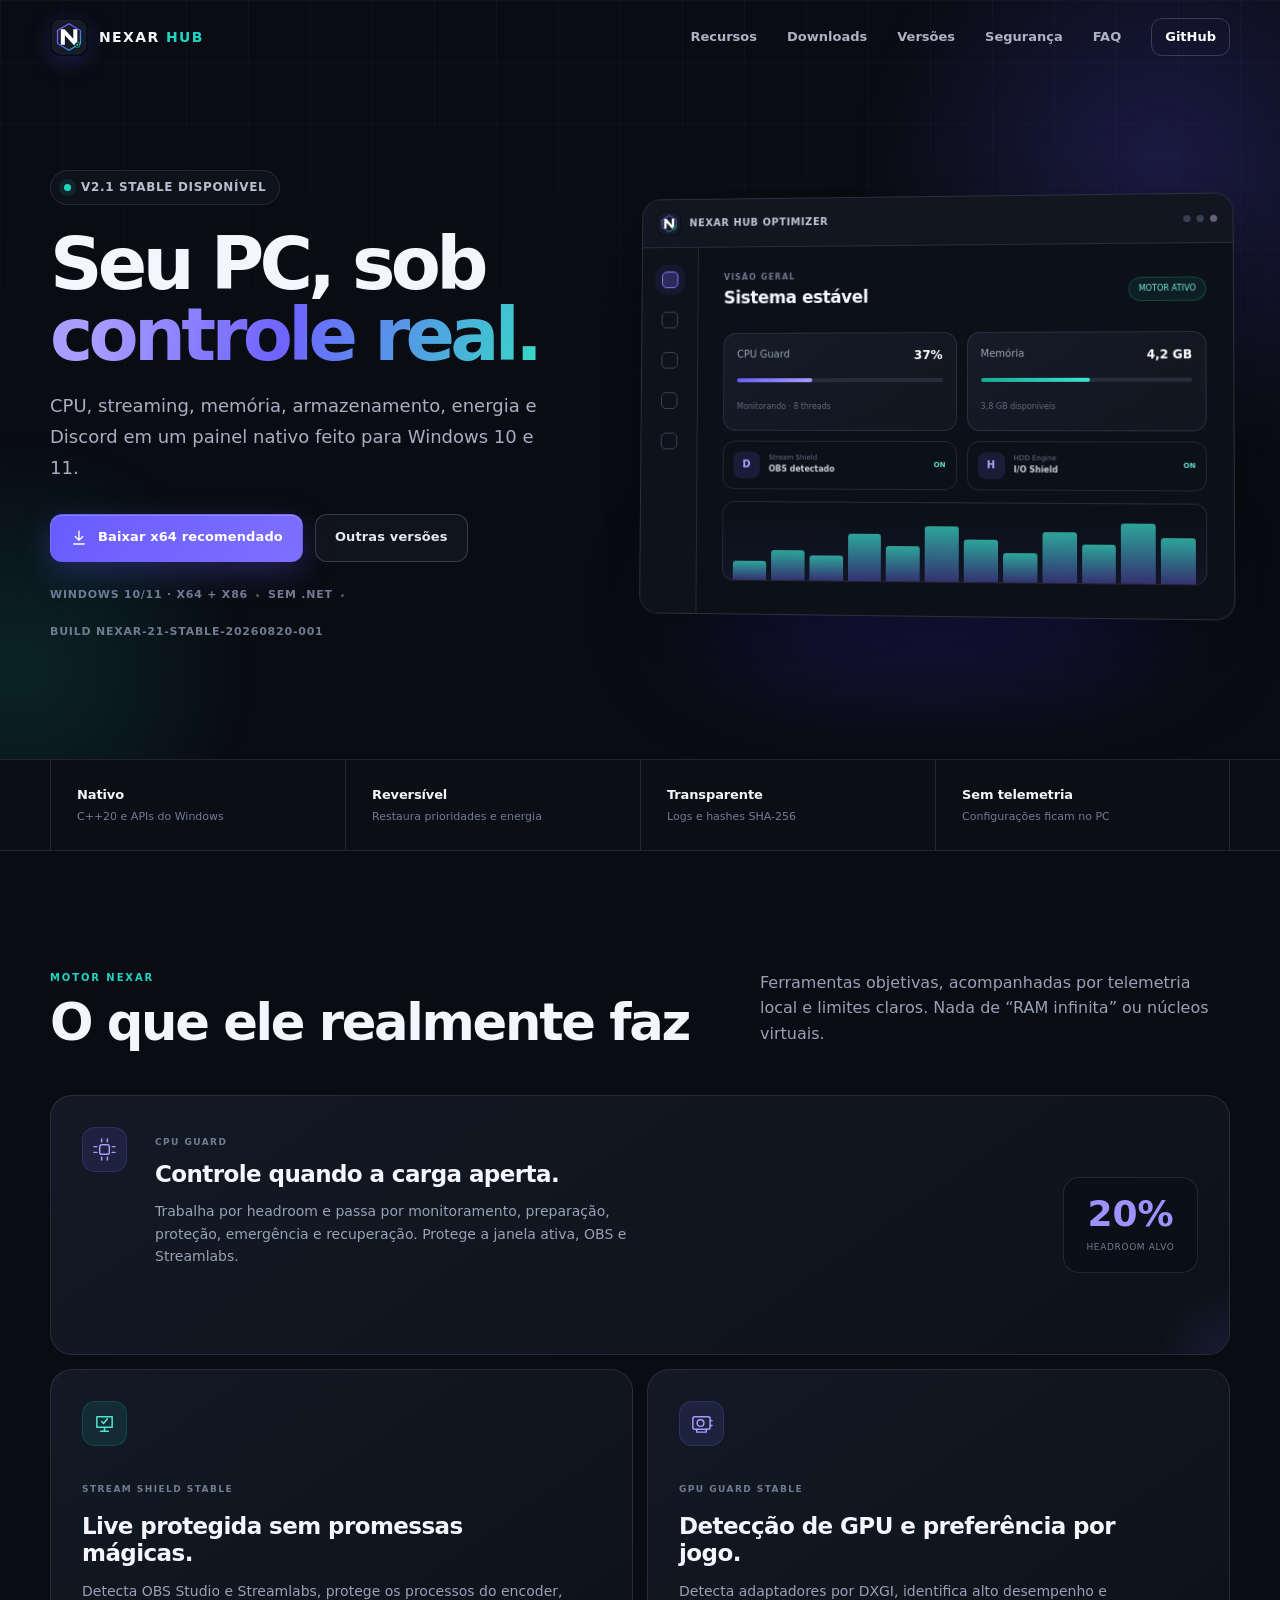
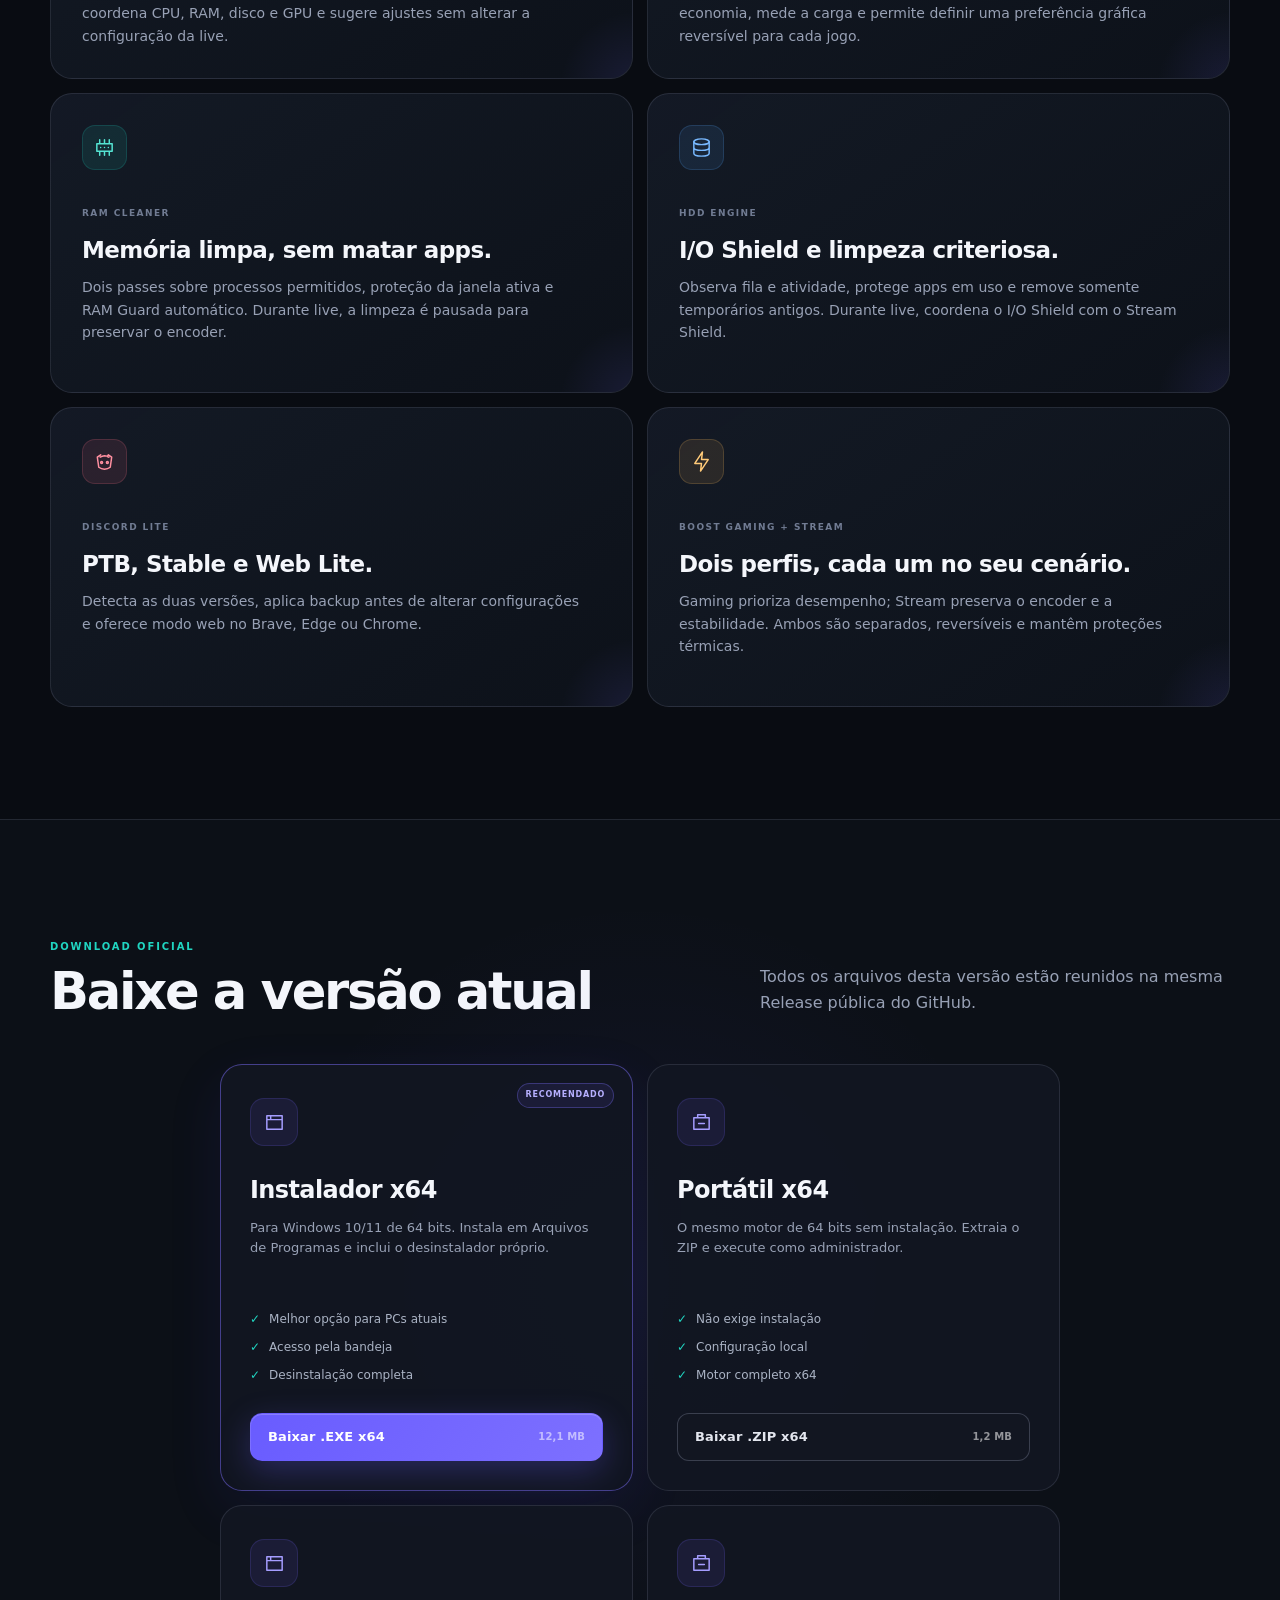
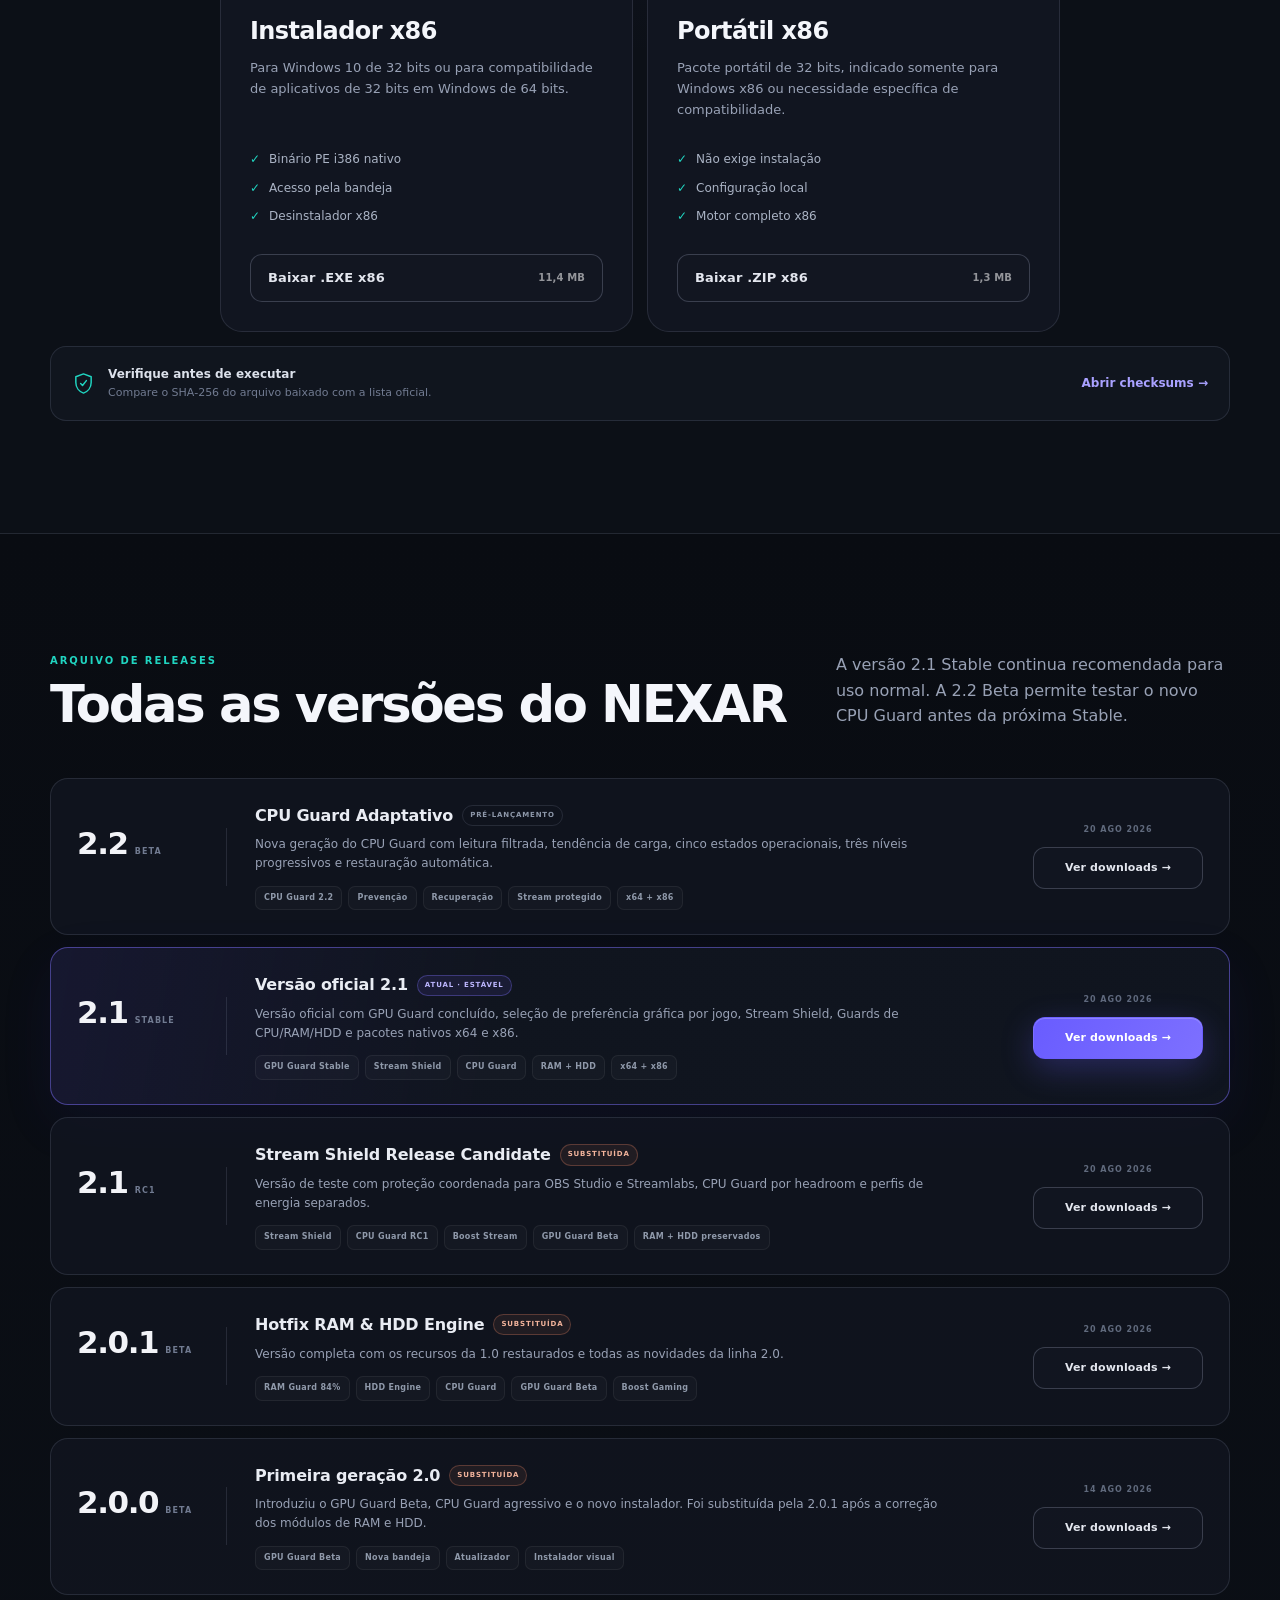
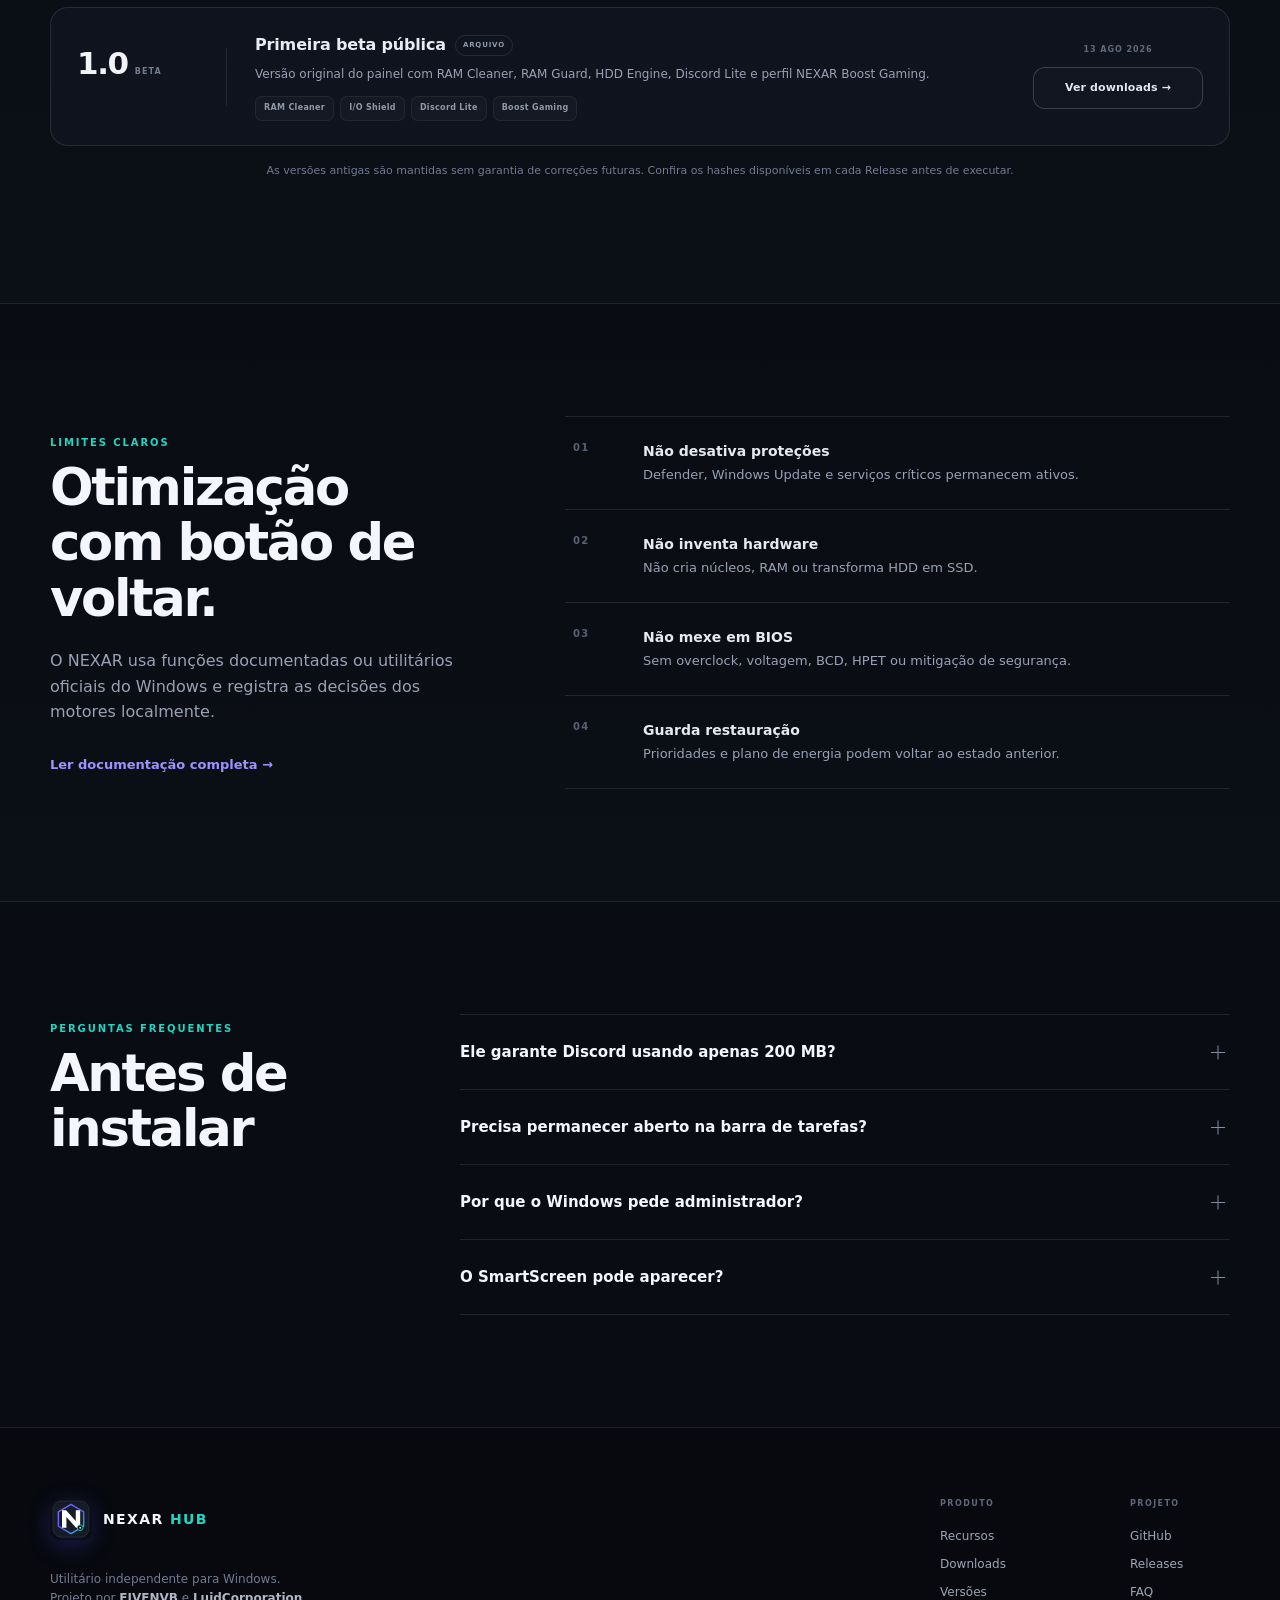
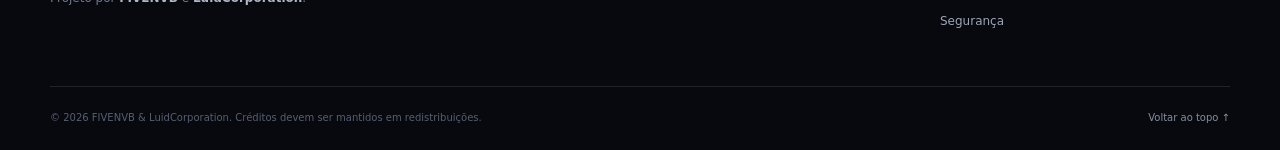
==== commit e52337e6: "site: adicionar NEXAR 2.2 Beta ao histórico" ====
--- a/index.html
+++ b/index.html
@@ -212,10 +212,26 @@
       <div class="shell">
         <div class="section-heading reveal">
           <div><span class="kicker">ARQUIVO DE RELEASES</span><h2>Todas as versões do NEXAR</h2></div>
-          <p>Versões anteriores continuam disponíveis para compatibilidade, comparação e rollback. Para uso normal, escolha sempre a versão atual.</p>
+          <p>A versão 2.1 Stable continua recomendada para uso normal. A 2.2 Beta permite testar o novo CPU Guard antes da próxima Stable.</p>
         </div>
 
         <div class="version-list">
+          <article class="version-row reveal">
+            <div class="version-release">
+              <strong class="version-number">2.2</strong>
+              <span class="version-channel">BETA</span>
+            </div>
+            <div class="version-details">
+              <div class="version-heading"><h3>CPU Guard Adaptativo</h3><span class="version-status">PRÉ-LANÇAMENTO</span></div>
+              <p>Nova geração do CPU Guard com leitura filtrada, tendência de carga, cinco estados operacionais, três níveis progressivos e restauração automática.</p>
+              <div class="version-tags"><span>CPU Guard 2.2</span><span>Prevenção</span><span>Recuperação</span><span>Stream protegido</span><span>x64 + x86</span></div>
+            </div>
+            <div class="version-actions">
+              <span class="version-date">20 AGO 2026</span>
+              <a class="button button-ghost version-button" href="https://github.com/luidcorporation-ofc/nexar-hub-optimizer/releases/tag/v2.2.0-beta.1" target="_blank" rel="noreferrer" aria-label="Abrir downloads da versão 2.2 Beta">Ver downloads →</a>
+            </div>
+          </article>
+
           <article class="version-row version-current reveal">
             <div class="version-release">
               <strong class="version-number">2.1</strong>
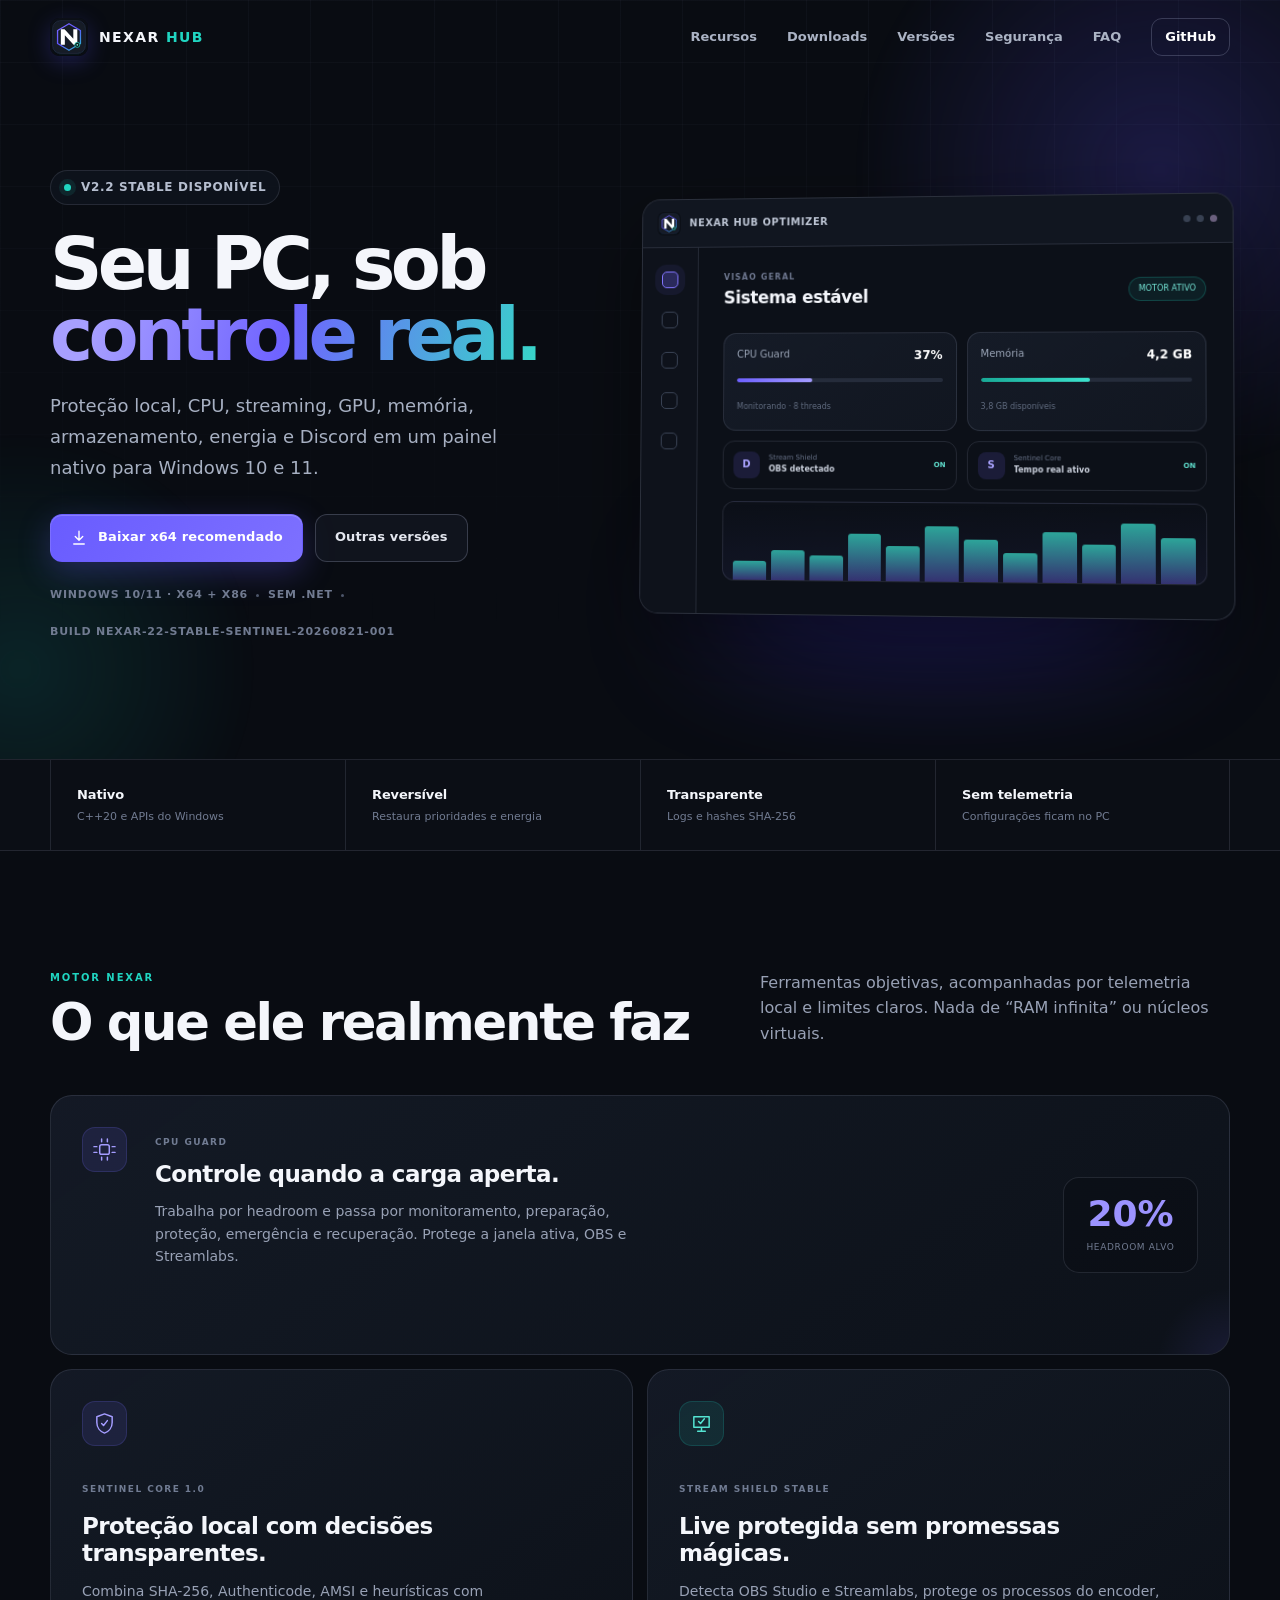
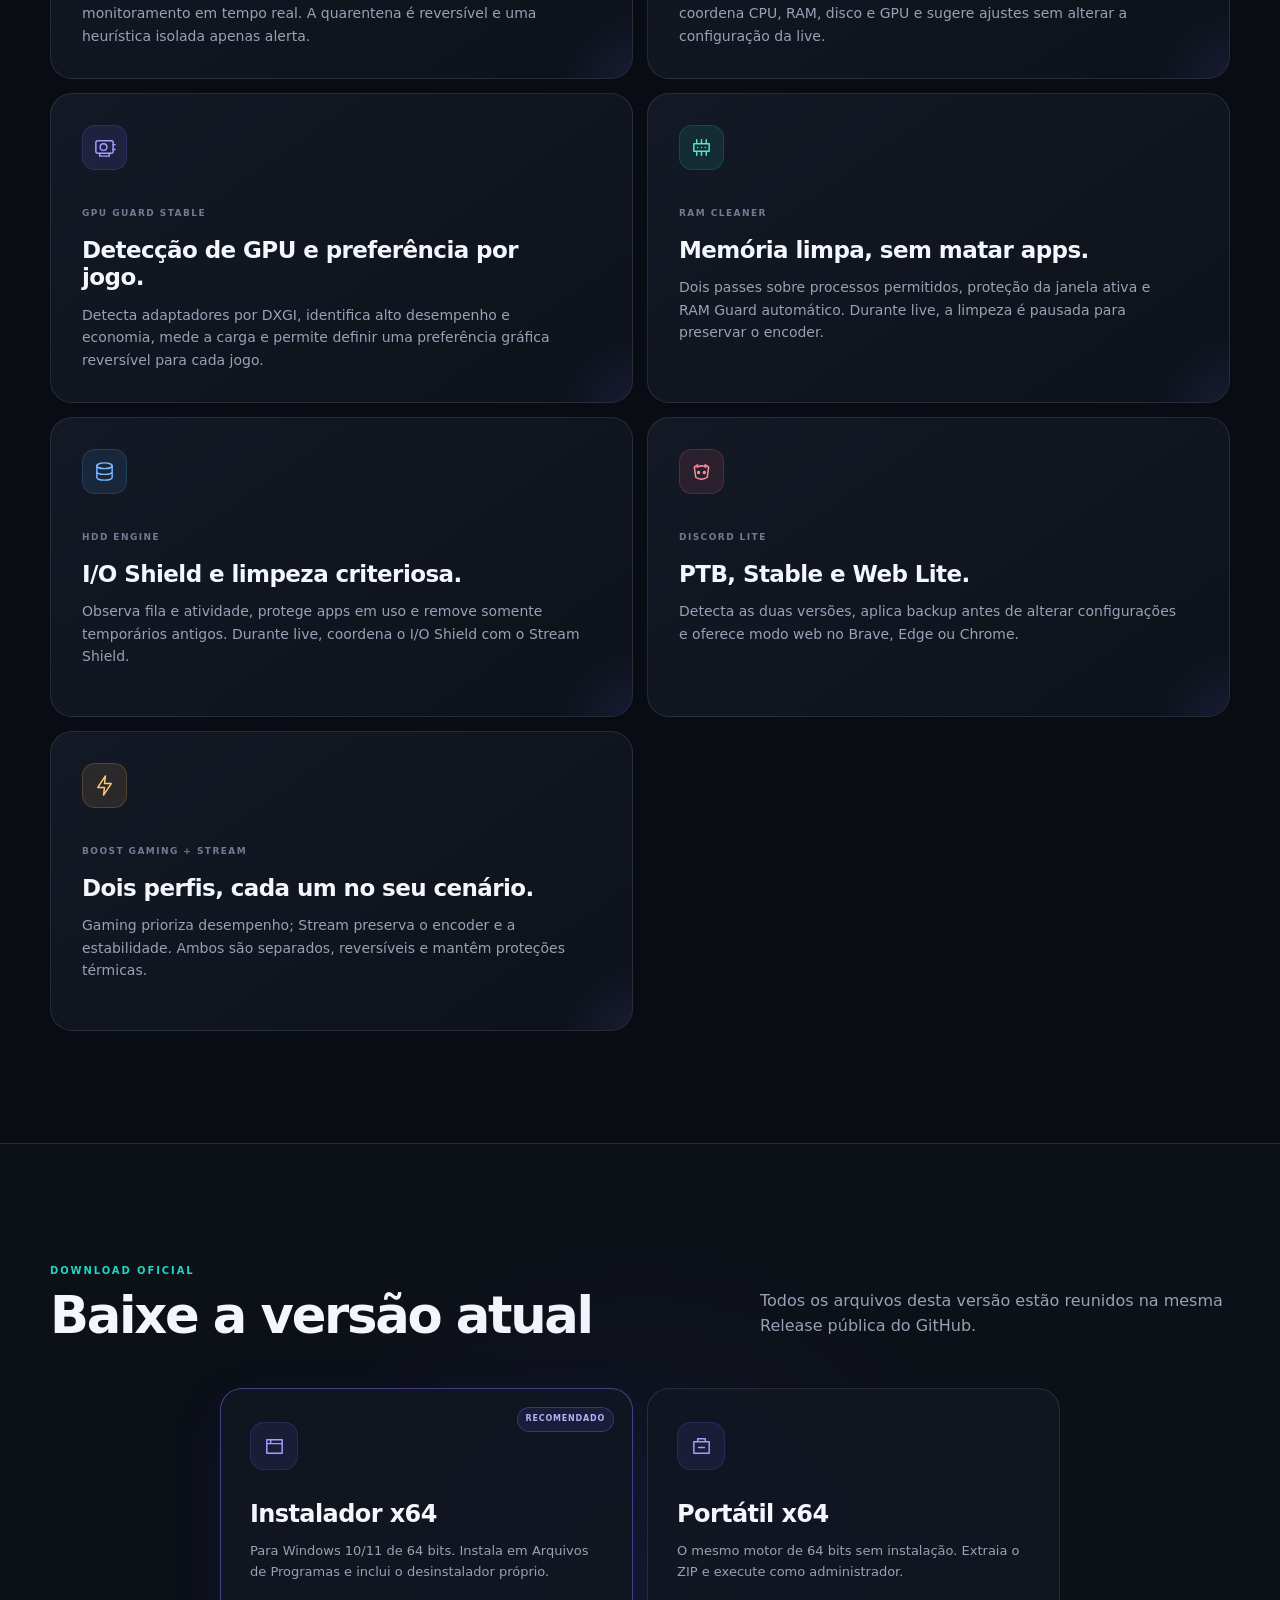
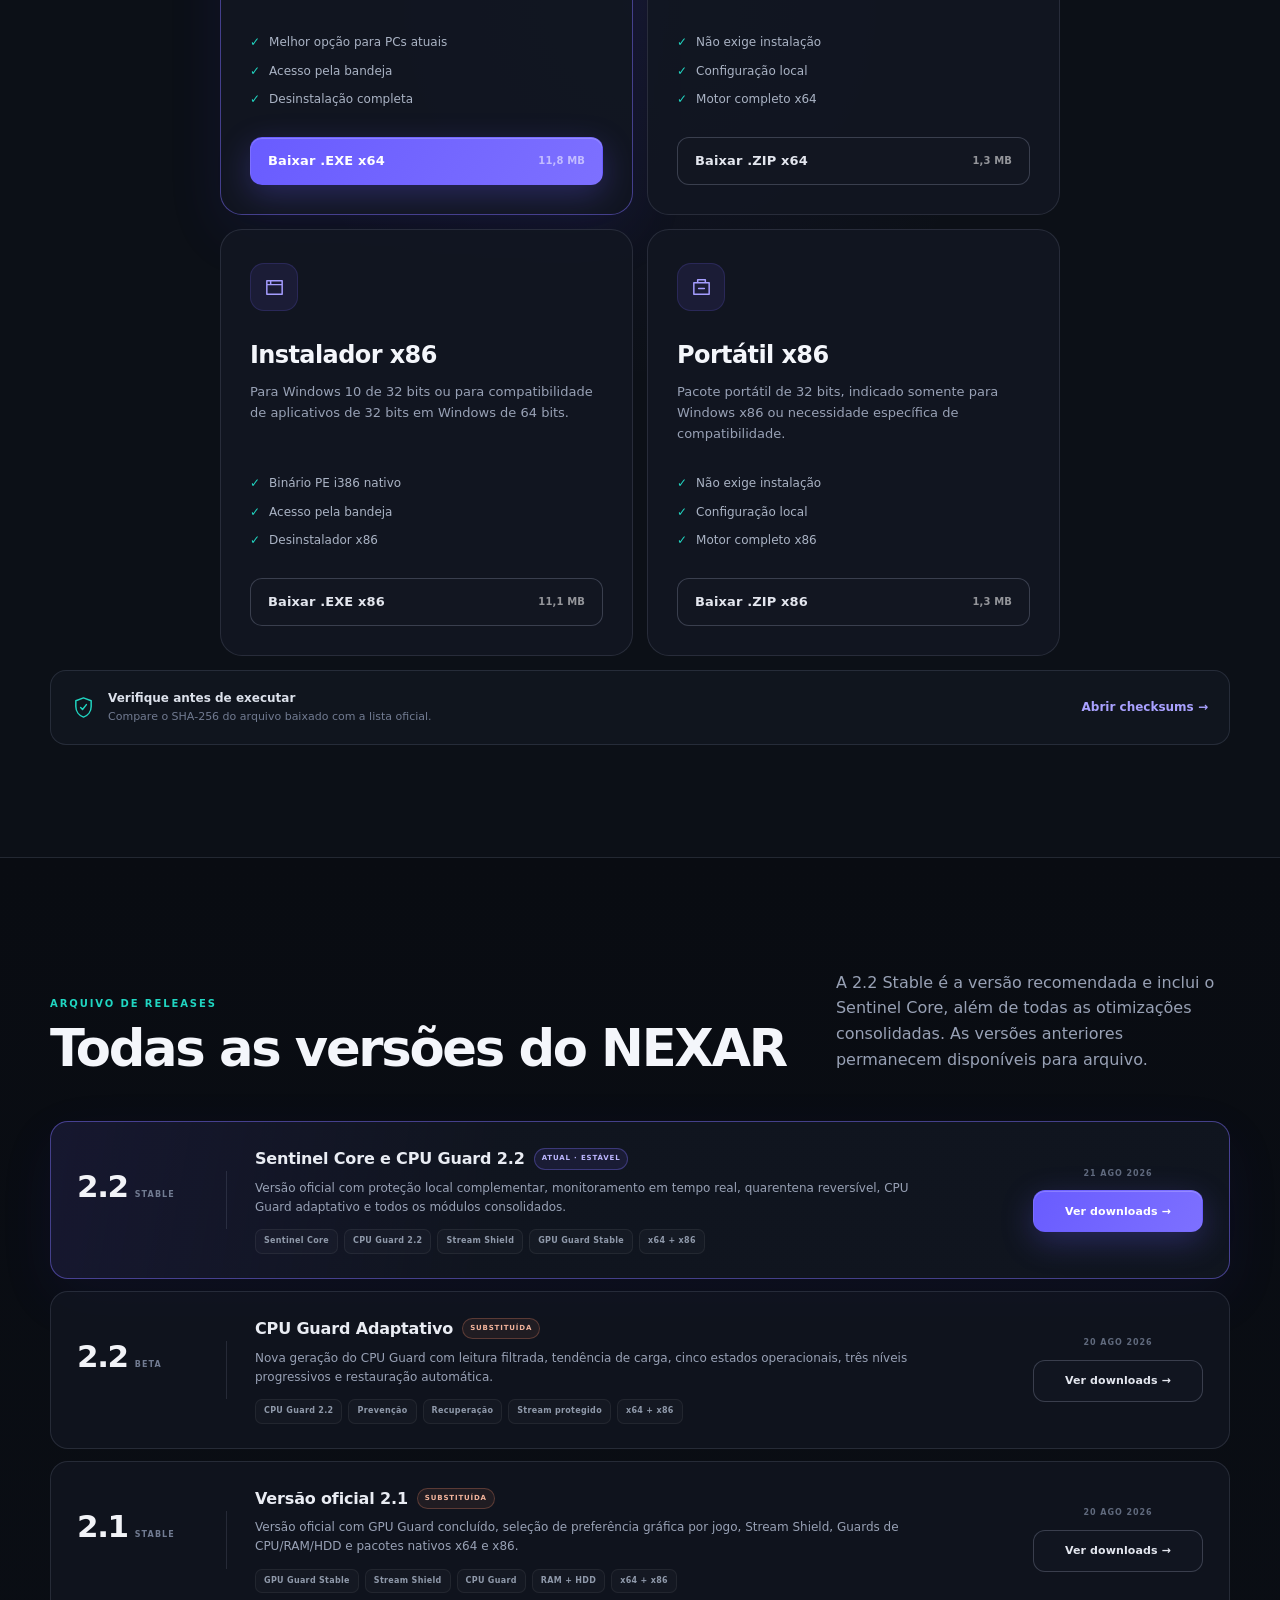
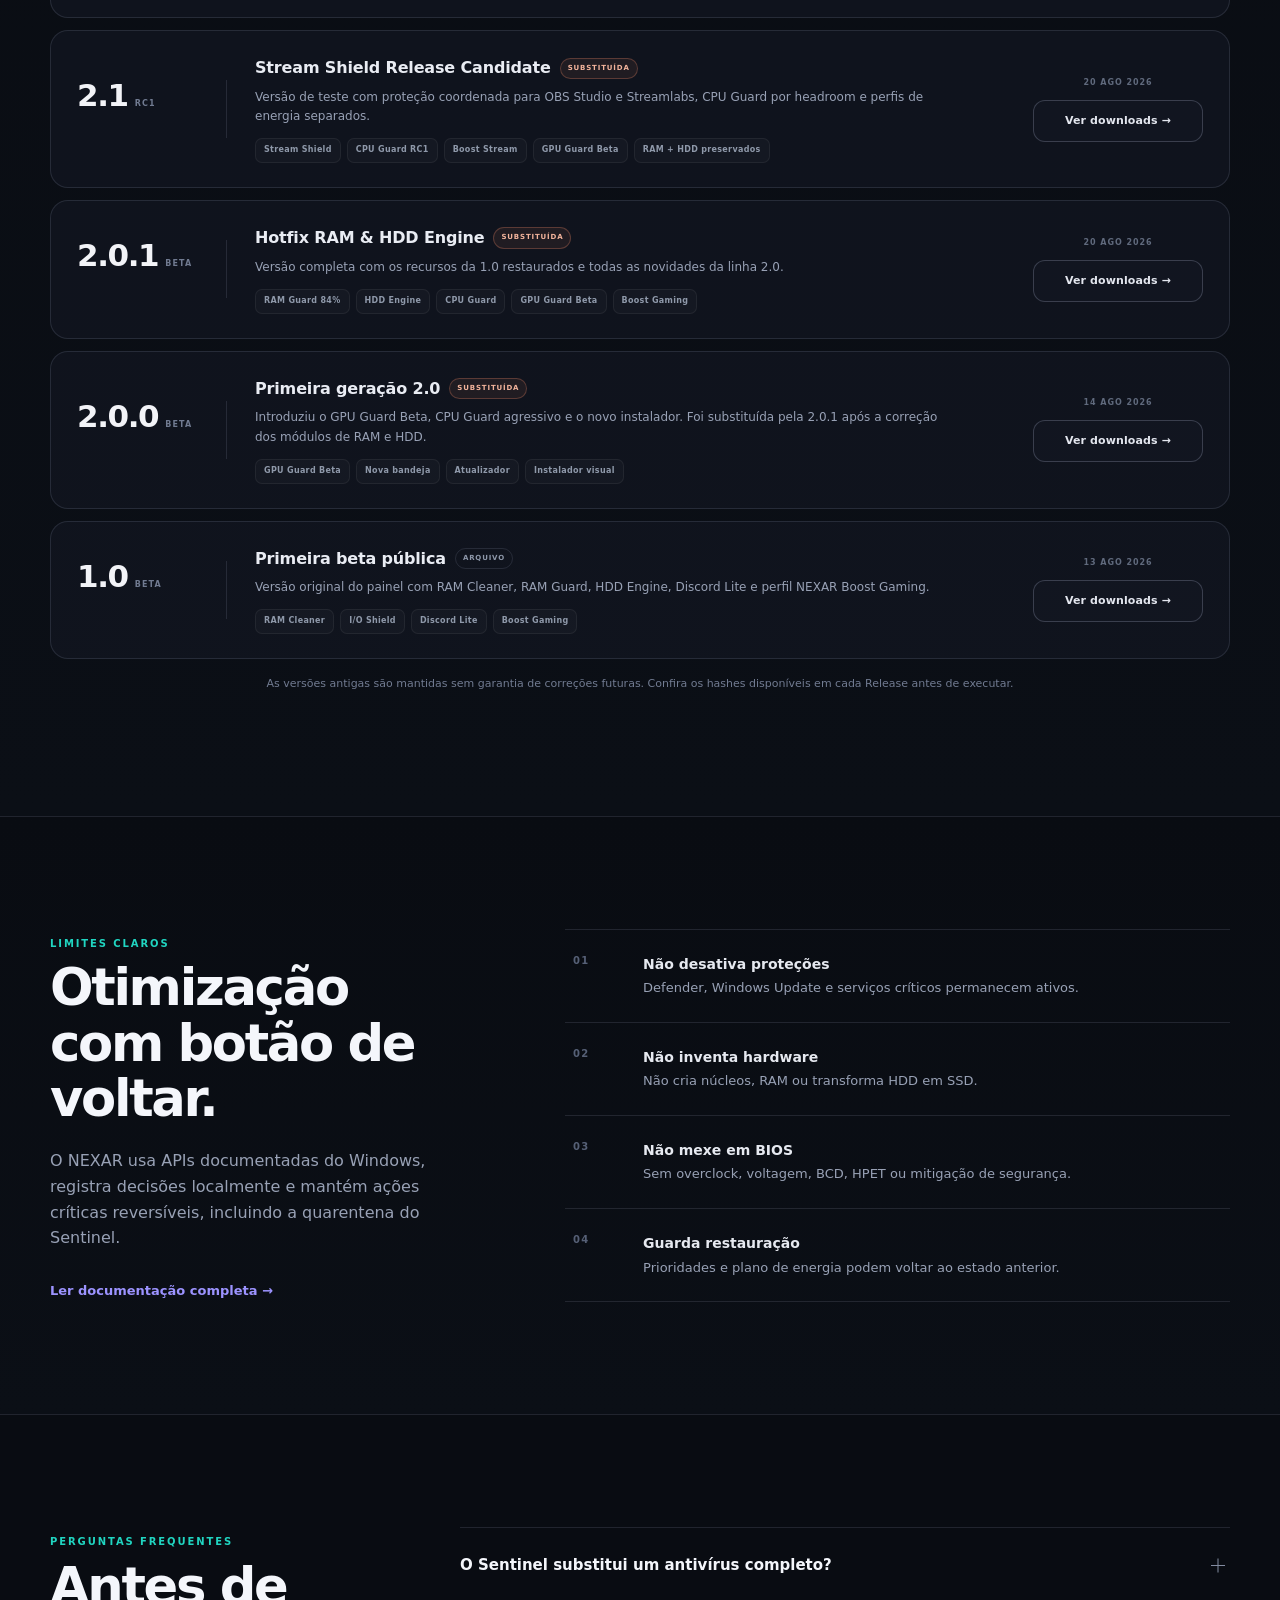
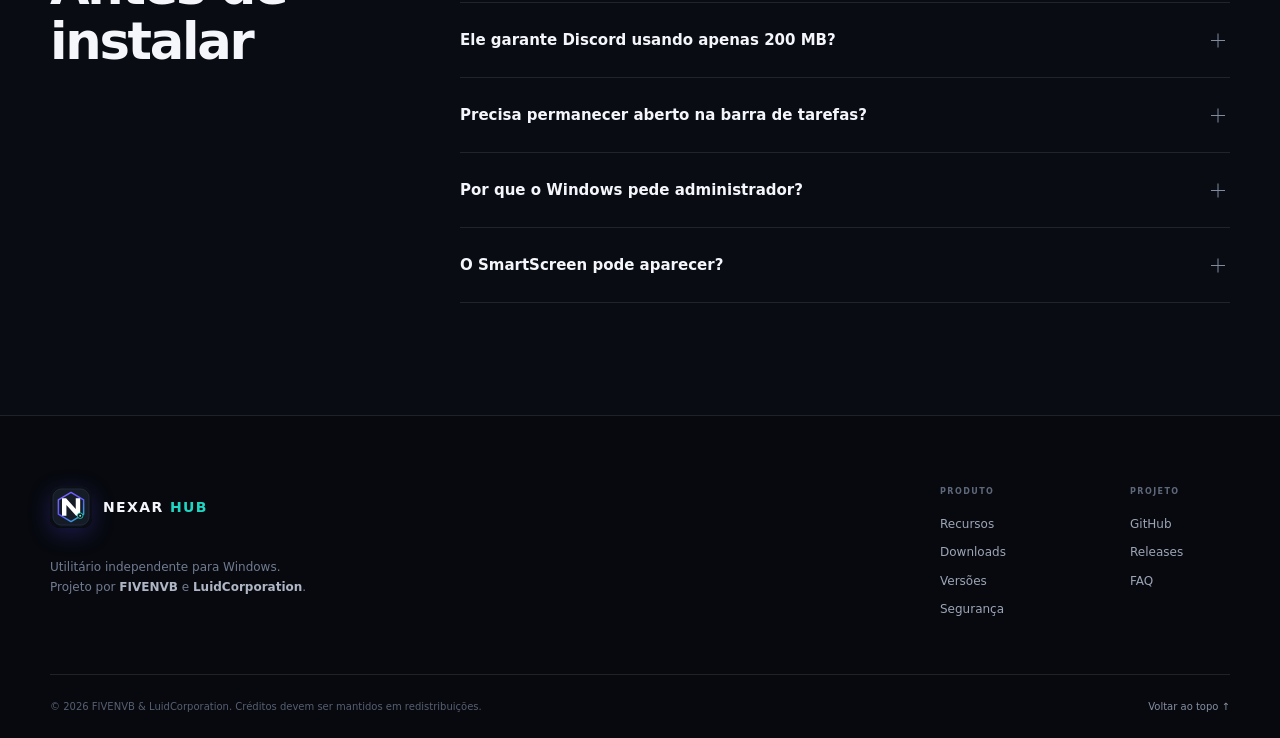
==== commit 548bbe90: "site: publish NEXAR 2.2 Stable Sentinel" ====
--- a/index.html
+++ b/index.html
@@ -4,9 +4,9 @@
   <meta charset="utf-8">
   <meta name="viewport" content="width=device-width, initial-scale=1">
   <meta name="theme-color" content="#0a0d14">
-  <meta name="description" content="NEXAR HUB OPTIMIZER 2.1 Stable: CPU, Stream, GPU, RAM, HDD, energia e Discord para Windows 10 e 11, com pacotes x64 e x86.">
+  <meta name="description" content="NEXAR HUB OPTIMIZER 2.2 Stable: Sentinel Core, CPU, Stream, GPU, RAM, HDD, energia e Discord para Windows 10 e 11, em x64 e x86.">
   <meta property="og:title" content="NEXAR HUB OPTIMIZER">
-  <meta property="og:description" content="Stream Shield e controle transparente para jogos, transmissões e uso diário no Windows.">
+  <meta property="og:description" content="Sentinel Core, Stream Shield e controle transparente para jogos, transmissões e uso diário no Windows.">
   <meta property="og:type" content="website">
   <title>NEXAR HUB OPTIMIZER — Controle real. Sem promessas falsas.</title>
   <link rel="icon" href="assets/nexar-logo.svg" type="image/svg+xml">
@@ -46,12 +46,12 @@
 
       <div class="shell hero-layout">
         <div class="hero-copy reveal">
-          <div class="eyebrow"><span class="pulse-dot"></span> v2.1 Stable disponível</div>
+          <div class="eyebrow"><span class="pulse-dot"></span> v2.2 Stable disponível</div>
           <h1>Seu PC, sob<br><span>controle real.</span></h1>
-          <p class="hero-lead">CPU, streaming, memória, armazenamento, energia e Discord em um painel nativo feito para Windows 10 e 11.</p>
+          <p class="hero-lead">Proteção local, CPU, streaming, GPU, memória, armazenamento, energia e Discord em um painel nativo para Windows 10 e 11.</p>
 
           <div class="hero-actions">
-            <a class="button button-primary" href="https://github.com/luidcorporation-ofc/nexar-hub-optimizer/releases/download/v2.1.0/NEXAR_Hub_Optimizer_v2.1_STABLE_Setup_x64.exe">
+            <a class="button button-primary" href="https://github.com/luidcorporation-ofc/nexar-hub-optimizer/releases/download/v2.2.0/NEXAR_Hub_Optimizer_v2.2_STABLE_Setup_x64.exe">
               <svg viewBox="0 0 24 24" aria-hidden="true"><path d="M12 3v12m0 0 5-5m-5 5-5-5M5 20h14"/></svg>
               Baixar x64 recomendado
             </a>
@@ -61,7 +61,7 @@
           <div class="hero-meta" aria-label="Informações da versão">
             <span>Windows 10/11 · x64 + x86</span>
             <span>Sem .NET</span>
-            <span>Build NEXAR-21-STABLE-20260820-001</span>
+            <span>Build NEXAR-22-STABLE-SENTINEL-20260821-001</span>
           </div>
         </div>
 
@@ -92,7 +92,7 @@
                 </div>
                 <div class="preview-feature-row">
                   <article><span class="mini-icon">D</span><div><small>Stream Shield</small><b>OBS detectado</b></div><em>ON</em></article>
-                  <article><span class="mini-icon">H</span><div><small>HDD Engine</small><b>I/O Shield</b></div><em>ON</em></article>
+                  <article><span class="mini-icon">S</span><div><small>Sentinel Core</small><b>Tempo real ativo</b></div><em>ON</em></article>
                 </div>
                 <div class="preview-chart" aria-hidden="true"><span></span><span></span><span></span><span></span><span></span><span></span><span></span><span></span><span></span><span></span><span></span><span></span></div>
               </div>
@@ -123,6 +123,10 @@
             <div class="feature-icon violet"><svg viewBox="0 0 24 24" aria-hidden="true"><rect x="7" y="7" width="10" height="10" rx="2"/><path d="M9 1v3m6-3v3M9 20v3m6-3v3M20 9h3m-3 6h3M1 9h3m-3 6h3"/></svg></div>
             <div class="feature-copy"><span>CPU GUARD</span><h3>Controle quando a carga aperta.</h3><p>Trabalha por headroom e passa por monitoramento, preparação, proteção, emergência e recuperação. Protege a janela ativa, OBS e Streamlabs.</p></div>
             <div class="feature-metric"><b>20%</b><span>headroom alvo</span></div>
+          </article>
+          <article class="feature-card reveal">
+            <div class="feature-icon violet"><svg viewBox="0 0 24 24" aria-hidden="true"><path d="M12 2 4 5v6c0 5.2 3.4 9.5 8 11 4.6-1.5 8-5.8 8-11V5z"/><path d="m9 12 2 2 4-5"/></svg></div>
+            <span>SENTINEL CORE 1.0</span><h3>Proteção local com decisões transparentes.</h3><p>Combina SHA-256, Authenticode, AMSI e heurísticas com monitoramento em tempo real. A quarentena é reversível e uma heurística isolada apenas alerta.</p>
           </article>
 
           <article class="feature-card reveal">
@@ -173,7 +177,7 @@
             <h3>Instalador x64</h3>
             <p>Para Windows 10/11 de 64 bits. Instala em Arquivos de Programas e inclui o desinstalador próprio.</p>
             <ul><li>Melhor opção para PCs atuais</li><li>Acesso pela bandeja</li><li>Desinstalação completa</li></ul>
-            <a class="button button-primary button-wide" href="https://github.com/luidcorporation-ofc/nexar-hub-optimizer/releases/download/v2.1.0/NEXAR_Hub_Optimizer_v2.1_STABLE_Setup_x64.exe">Baixar .EXE x64 <span>12,1 MB</span></a>
+            <a class="button button-primary button-wide" href="https://github.com/luidcorporation-ofc/nexar-hub-optimizer/releases/download/v2.2.0/NEXAR_Hub_Optimizer_v2.2_STABLE_Setup_x64.exe">Baixar .EXE x64 <span>11,8 MB</span></a>
           </article>
 
           <article class="download-card reveal">
@@ -181,7 +185,7 @@
             <h3>Portátil x64</h3>
             <p>O mesmo motor de 64 bits sem instalação. Extraia o ZIP e execute como administrador.</p>
             <ul><li>Não exige instalação</li><li>Configuração local</li><li>Motor completo x64</li></ul>
-            <a class="button button-ghost button-wide" href="https://github.com/luidcorporation-ofc/nexar-hub-optimizer/releases/download/v2.1.0/NEXAR_Hub_Optimizer_v2.1_STABLE_Portable_x64.zip">Baixar .ZIP x64 <span>1,2 MB</span></a>
+            <a class="button button-ghost button-wide" href="https://github.com/luidcorporation-ofc/nexar-hub-optimizer/releases/download/v2.2.0/NEXAR_Hub_Optimizer_v2.2_STABLE_Portable_x64.zip">Baixar .ZIP x64 <span>1,3 MB</span></a>
           </article>
 
           <article class="download-card reveal">
@@ -189,7 +193,7 @@
             <h3>Instalador x86</h3>
             <p>Para Windows 10 de 32 bits ou para compatibilidade de aplicativos de 32 bits em Windows de 64 bits.</p>
             <ul><li>Binário PE i386 nativo</li><li>Acesso pela bandeja</li><li>Desinstalador x86</li></ul>
-            <a class="button button-ghost button-wide" href="https://github.com/luidcorporation-ofc/nexar-hub-optimizer/releases/download/v2.1.0/NEXAR_Hub_Optimizer_v2.1_STABLE_Setup_x86.exe">Baixar .EXE x86 <span>11,4 MB</span></a>
+            <a class="button button-ghost button-wide" href="https://github.com/luidcorporation-ofc/nexar-hub-optimizer/releases/download/v2.2.0/NEXAR_Hub_Optimizer_v2.2_STABLE_Setup_x86.exe">Baixar .EXE x86 <span>11,1 MB</span></a>
           </article>
 
           <article class="download-card reveal">
@@ -197,13 +201,13 @@
             <h3>Portátil x86</h3>
             <p>Pacote portátil de 32 bits, indicado somente para Windows x86 ou necessidade específica de compatibilidade.</p>
             <ul><li>Não exige instalação</li><li>Configuração local</li><li>Motor completo x86</li></ul>
-            <a class="button button-ghost button-wide" href="https://github.com/luidcorporation-ofc/nexar-hub-optimizer/releases/download/v2.1.0/NEXAR_Hub_Optimizer_v2.1_STABLE_Portable_x86.zip">Baixar .ZIP x86 <span>1,3 MB</span></a>
+            <a class="button button-ghost button-wide" href="https://github.com/luidcorporation-ofc/nexar-hub-optimizer/releases/download/v2.2.0/NEXAR_Hub_Optimizer_v2.2_STABLE_Portable_x86.zip">Baixar .ZIP x86 <span>1,3 MB</span></a>
           </article>
         </div>
 
         <div class="checksum-bar reveal">
           <div><svg viewBox="0 0 24 24" aria-hidden="true"><path d="m9 12 2 2 4-5"/><path d="M12 2 4 5v6c0 5.2 3.4 9.5 8 11 4.6-1.5 8-5.8 8-11V5z"/></svg><span><b>Verifique antes de executar</b>Compare o SHA-256 do arquivo baixado com a lista oficial.</span></div>
-          <a href="https://github.com/luidcorporation-ofc/nexar-hub-optimizer/releases/download/v2.1.0/SHA256SUMS.txt">Abrir checksums →</a>
+          <a href="https://github.com/luidcorporation-ofc/nexar-hub-optimizer/releases/download/v2.2.0/SHA256SUMS.txt">Abrir checksums →</a>
         </div>
       </div>
     </section>
@@ -212,17 +216,33 @@
       <div class="shell">
         <div class="section-heading reveal">
           <div><span class="kicker">ARQUIVO DE RELEASES</span><h2>Todas as versões do NEXAR</h2></div>
-          <p>A versão 2.1 Stable continua recomendada para uso normal. A 2.2 Beta permite testar o novo CPU Guard antes da próxima Stable.</p>
+          <p>A 2.2 Stable é a versão recomendada e inclui o Sentinel Core, além de todas as otimizações consolidadas. As versões anteriores permanecem disponíveis para arquivo.</p>
         </div>
 
         <div class="version-list">
+          <article class="version-row version-current reveal">
+            <div class="version-release">
+              <strong class="version-number">2.2</strong>
+              <span class="version-channel">STABLE</span>
+            </div>
+            <div class="version-details">
+              <div class="version-heading"><h3>Sentinel Core e CPU Guard 2.2</h3><span class="version-status status-current">ATUAL · ESTÁVEL</span></div>
+              <p>Versão oficial com proteção local complementar, monitoramento em tempo real, quarentena reversível, CPU Guard adaptativo e todos os módulos consolidados.</p>
+              <div class="version-tags"><span>Sentinel Core</span><span>CPU Guard 2.2</span><span>Stream Shield</span><span>GPU Guard Stable</span><span>x64 + x86</span></div>
+            </div>
+            <div class="version-actions">
+              <span class="version-date">21 AGO 2026</span>
+              <a class="button button-primary version-button" href="https://github.com/luidcorporation-ofc/nexar-hub-optimizer/releases/tag/v2.2.0" target="_blank" rel="noreferrer" aria-label="Abrir downloads da versão 2.2 Stable">Ver downloads →</a>
+            </div>
+          </article>
+
           <article class="version-row reveal">
             <div class="version-release">
               <strong class="version-number">2.2</strong>
               <span class="version-channel">BETA</span>
             </div>
             <div class="version-details">
-              <div class="version-heading"><h3>CPU Guard Adaptativo</h3><span class="version-status">PRÉ-LANÇAMENTO</span></div>
+              <div class="version-heading"><h3>CPU Guard Adaptativo</h3><span class="version-status status-replaced">SUBSTITUÍDA</span></div>
               <p>Nova geração do CPU Guard com leitura filtrada, tendência de carga, cinco estados operacionais, três níveis progressivos e restauração automática.</p>
               <div class="version-tags"><span>CPU Guard 2.2</span><span>Prevenção</span><span>Recuperação</span><span>Stream protegido</span><span>x64 + x86</span></div>
             </div>
@@ -232,19 +252,19 @@
             </div>
           </article>
 
-          <article class="version-row version-current reveal">
+          <article class="version-row reveal">
             <div class="version-release">
               <strong class="version-number">2.1</strong>
               <span class="version-channel">STABLE</span>
             </div>
             <div class="version-details">
-              <div class="version-heading"><h3>Versão oficial 2.1</h3><span class="version-status status-current">ATUAL · ESTÁVEL</span></div>
+              <div class="version-heading"><h3>Versão oficial 2.1</h3><span class="version-status status-replaced">SUBSTITUÍDA</span></div>
               <p>Versão oficial com GPU Guard concluído, seleção de preferência gráfica por jogo, Stream Shield, Guards de CPU/RAM/HDD e pacotes nativos x64 e x86.</p>
               <div class="version-tags"><span>GPU Guard Stable</span><span>Stream Shield</span><span>CPU Guard</span><span>RAM + HDD</span><span>x64 + x86</span></div>
             </div>
             <div class="version-actions">
               <span class="version-date">20 AGO 2026</span>
-              <a class="button button-primary version-button" href="https://github.com/luidcorporation-ofc/nexar-hub-optimizer/releases/tag/v2.1.0" target="_blank" rel="noreferrer" aria-label="Abrir downloads da versão 2.1 Stable">Ver downloads →</a>
+              <a class="button button-ghost version-button" href="https://github.com/luidcorporation-ofc/nexar-hub-optimizer/releases/tag/v2.1.0" target="_blank" rel="noreferrer" aria-label="Abrir downloads da versão 2.1 Stable">Ver downloads →</a>
             </div>
           </article>
 
@@ -322,8 +342,8 @@
         <div class="safety-copy reveal">
           <span class="kicker">LIMITES CLAROS</span>
           <h2>Otimização com botão de voltar.</h2>
-          <p>O NEXAR usa funções documentadas ou utilitários oficiais do Windows e registra as decisões dos motores localmente.</p>
-          <a class="text-link" href="https://github.com/luidcorporation-ofc/nexar-hub-optimizer/releases/download/v2.1.0/LEIA-ME_NEXAR_HUB_OPTIMIZER_v2.1_STABLE.txt">Ler documentação completa →</a>
+          <p>O NEXAR usa APIs documentadas do Windows, registra decisões localmente e mantém ações críticas reversíveis, incluindo a quarentena do Sentinel.</p>
+          <a class="text-link" href="https://github.com/luidcorporation-ofc/nexar-hub-optimizer/releases/download/v2.2.0/LEIA-ME_NEXAR_HUB_OPTIMIZER_v2.2_STABLE.txt">Ler documentação completa →</a>
         </div>
         <div class="safety-list reveal">
           <div><span>01</span><p><b>Não desativa proteções</b>Defender, Windows Update e serviços críticos permanecem ativos.</p></div>
@@ -338,6 +358,7 @@
       <div class="shell faq-layout">
         <div class="section-heading compact reveal"><div><span class="kicker">PERGUNTAS FREQUENTES</span><h2>Antes de instalar</h2></div></div>
         <div class="faq-list">
+          <details class="reveal"><summary>O Sentinel substitui um antivírus completo?<span></span></summary><p>Não. Ele é uma camada complementar em modo de usuário. Usa SHA-256, Authenticode, AMSI e heurísticas, mas não instala driver de kernel nem substitui uma solução antivírus independente.</p></details>
           <details class="reveal"><summary>Ele garante Discord usando apenas 200 MB?<span></span></summary><p>Não. O modo experimental reduz processos e recursos, mas o consumo depende de servidores, GIFs, chamadas, vídeo e Go Live. A faixa observada é aproximada, nunca uma promessa fixa.</p></details>
           <details class="reveal"><summary>Precisa permanecer aberto na barra de tarefas?<span></span></summary><p>Não. Fechar a janela envia o motor para a bandeja do Windows. CPU Guard, I/O Shield e RAM Guard podem continuar ativos em segundo plano.</p></details>
           <details class="reveal"><summary>Por que o Windows pede administrador?<span></span></summary><p>As funções de energia, manutenção e prioridade precisam de elevação. O manifesto do aplicativo solicita administrador antes da tela obrigatória de verificação.</p></details>
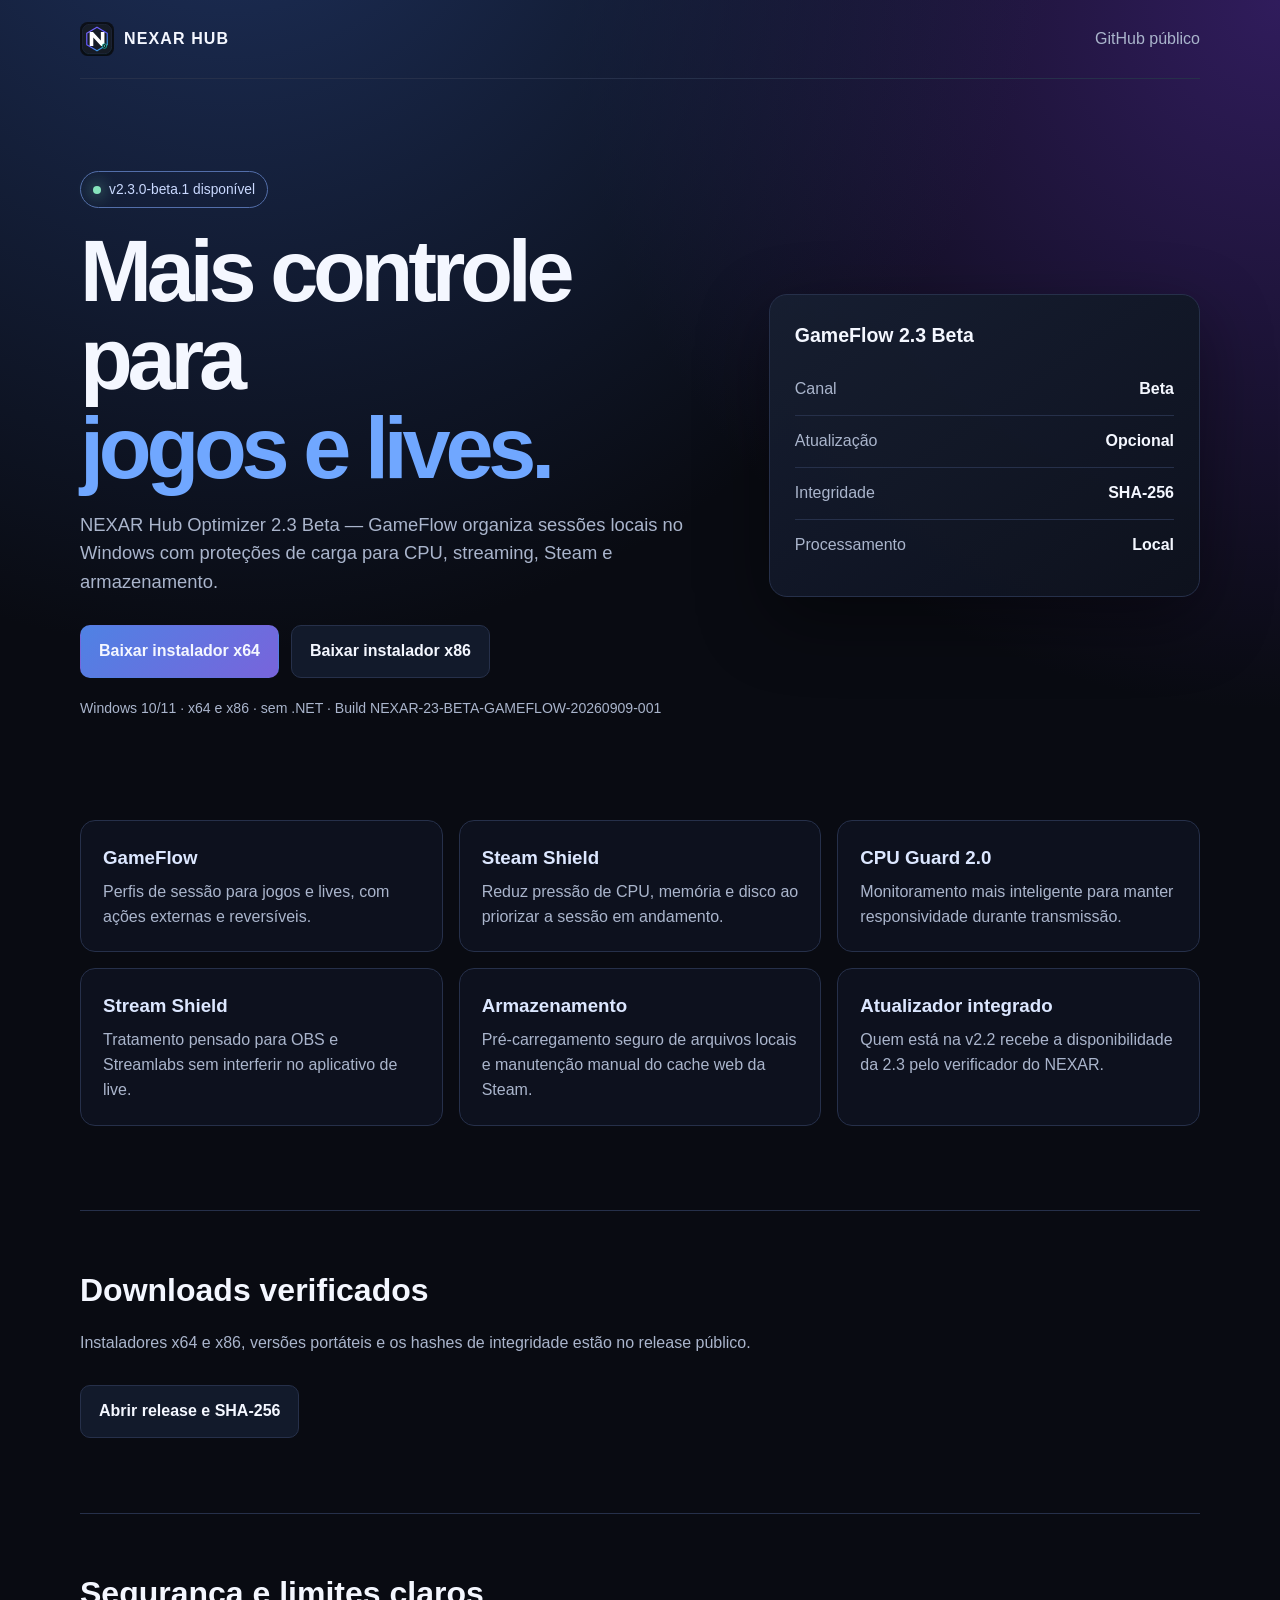
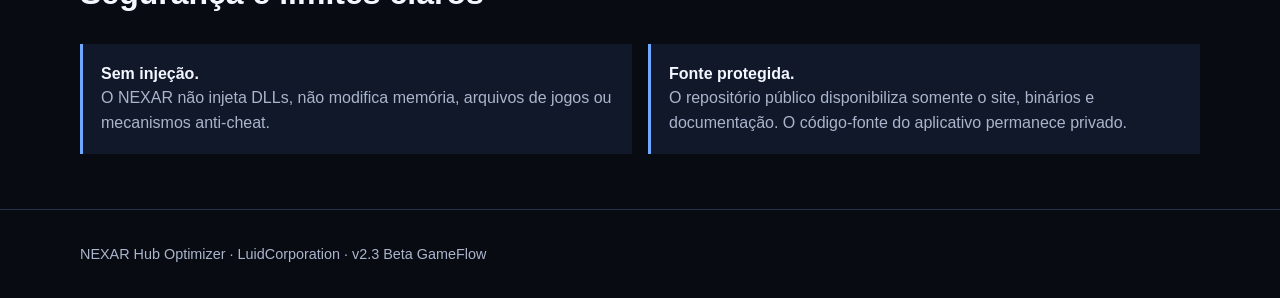
==== commit 70a14573: "Update print statement from 'Hello' to 'Goodbye'" ====
--- a/index.html
+++ b/index.html
@@ -3,379 +3,64 @@
 <head>
   <meta charset="utf-8">
   <meta name="viewport" content="width=device-width, initial-scale=1">
-  <meta name="theme-color" content="#0a0d14">
-  <meta name="description" content="NEXAR HUB OPTIMIZER 2.2 Stable: Sentinel Core, CPU, Stream, GPU, RAM, HDD, energia e Discord para Windows 10 e 11, em x64 e x86.">
-  <meta property="og:title" content="NEXAR HUB OPTIMIZER">
-  <meta property="og:description" content="Sentinel Core, Stream Shield e controle transparente para jogos, transmissões e uso diário no Windows.">
+  <meta name="theme-color" content="#090b12">
+  <meta name="description" content="NEXAR Hub Optimizer 2.3 Beta GameFlow: organização de sessões de jogos e lives no Windows 10 e 11.">
+  <meta property="og:title" content="NEXAR Hub Optimizer 2.3 Beta — GameFlow">
+  <meta property="og:description" content="GameFlow, Steam Shield, CPU Guard 2.0 e Stream Shield.">
   <meta property="og:type" content="website">
-  <title>NEXAR HUB OPTIMIZER — Controle real. Sem promessas falsas.</title>
+  <title>NEXAR Hub Optimizer 2.3 Beta — GameFlow</title>
   <link rel="icon" href="assets/nexar-logo.svg" type="image/svg+xml">
   <link rel="manifest" href="site.webmanifest">
-  <link rel="stylesheet" href="styles.css">
+  <style>
+    :root{color-scheme:dark;--bg:#090b12;--panel:#111625;--line:#26304a;--text:#f4f7ff;--muted:#aab5cc;--blue:#70a7ff;--violet:#a687ff;--ok:#86e4bc}*{box-sizing:border-box}body{margin:0;font:16px/1.55 Inter,Segoe UI,Arial,sans-serif;background:radial-gradient(circle at 18% -10%,#1e315d 0,transparent 36%),radial-gradient(circle at 100% 0,#301c5c 0,transparent 31%),var(--bg);color:var(--text)}a{color:inherit}.shell{width:min(1120px,calc(100% - 40px));margin:auto}.nav{display:flex;align-items:center;justify-content:space-between;padding:22px 0;border-bottom:1px solid var(--line)}.brand{display:flex;gap:10px;align-items:center;text-decoration:none;font-weight:800;letter-spacing:.07em}.brand img{width:34px;height:34px}.nav a:last-child{color:var(--muted);text-decoration:none}.hero{padding:92px 0 58px;display:grid;grid-template-columns:1.2fr .8fr;gap:42px;align-items:center}.tag{display:inline-flex;gap:8px;align-items:center;padding:7px 12px;border:1px solid #536eaa;border-radius:999px;color:#cad9ff;font-size:.86rem}.dot{width:8px;height:8px;border-radius:50%;background:var(--ok);box-shadow:0 0 16px var(--ok)}h1{font-size:clamp(2.7rem,7vw,5.4rem);line-height:1.02;margin:19px 0;letter-spacing:-.06em}h1 span{color:var(--blue)}.lead{font-size:1.15rem;color:var(--muted);max-width:660px}.actions{display:flex;flex-wrap:wrap;gap:12px;margin:29px 0 20px}.btn{display:inline-flex;align-items:center;justify-content:center;padding:13px 18px;border-radius:10px;text-decoration:none;font-weight:700;border:1px solid var(--line)}.primary{background:linear-gradient(135deg,#4f82e4,#7864db);border-color:transparent}.secondary{background:#121a2b}.meta{color:var(--muted);font-size:.88rem}.card{background:linear-gradient(145deg,rgba(22,30,49,.96),rgba(13,17,29,.96));border:1px solid var(--line);border-radius:18px;padding:25px;box-shadow:0 24px 70px #0006}.card h2{margin:0 0 14px;font-size:1.22rem}.status{display:flex;justify-content:space-between;padding:13px 0;border-bottom:1px solid var(--line);color:var(--muted)}.status b{color:var(--text)}.status:last-child{border:0}.grid{display:grid;grid-template-columns:repeat(3,1fr);gap:16px;padding:42px 0 84px}.feature{background:rgba(15,20,34,.78);border:1px solid var(--line);border-radius:15px;padding:22px}.feature h3{margin:0 0 8px;color:#dce7ff}.feature p{margin:0;color:var(--muted)}.section{padding:55px 0;border-top:1px solid var(--line)}.section h2{font-size:2rem;margin:0 0 10px}.section>p{color:var(--muted);max-width:760px}.safety{display:grid;grid-template-columns:repeat(2,1fr);gap:16px;margin-top:25px}.note{padding:18px;border-left:3px solid var(--blue);background:#10182a;color:var(--muted)}.note strong{color:var(--text)}footer{padding:33px 0;color:var(--muted);font-size:.9rem;border-top:1px solid var(--line)}@media(max-width:760px){.hero,.grid,.safety{grid-template-columns:1fr}.hero{padding-top:60px}.nav a:last-child{display:none}}
+  </style>
 </head>
 <body>
-  <a class="skip-link" href="#conteudo">Ir para o conteúdo</a>
-
-  <header class="site-header" id="topo">
-    <div class="shell nav-wrap">
-      <a class="brand" href="#topo" aria-label="NEXAR HUB OPTIMIZER — início">
-        <img src="assets/nexar-logo.svg" alt="" width="38" height="38">
-        <span>NEXAR <b>HUB</b></span>
-      </a>
-
-      <button class="menu-toggle" type="button" aria-label="Abrir menu" aria-expanded="false" aria-controls="main-nav">
-        <span></span><span></span>
-      </button>
-
-      <nav class="main-nav" id="main-nav" aria-label="Navegação principal">
-        <a href="#recursos">Recursos</a>
-        <a href="#downloads">Downloads</a>
-        <a href="#versoes">Versões</a>
-        <a href="#seguranca">Segurança</a>
-        <a href="#faq">FAQ</a>
-        <a class="nav-github" href="https://github.com/luidcorporation-ofc/nexar-hub-optimizer" target="_blank" rel="noreferrer">GitHub</a>
-      </nav>
-    </div>
+  <header class="shell nav">
+    <a class="brand" href="#inicio"><img src="assets/nexar-logo.svg" alt=""><span>NEXAR HUB</span></a>
+    <a href="https://github.com/luidcorporation-ofc/nexar-hub-optimizer" target="_blank" rel="noreferrer">GitHub público</a>
   </header>
-
-  <main id="conteudo">
+  <main id="inicio" class="shell">
     <section class="hero">
-      <div class="hero-grid" aria-hidden="true"></div>
-      <div class="hero-glow hero-glow-a" aria-hidden="true"></div>
-      <div class="hero-glow hero-glow-b" aria-hidden="true"></div>
-
-      <div class="shell hero-layout">
-        <div class="hero-copy reveal">
-          <div class="eyebrow"><span class="pulse-dot"></span> v2.2 Stable disponível</div>
-          <h1>Seu PC, sob<br><span>controle real.</span></h1>
-          <p class="hero-lead">Proteção local, CPU, streaming, GPU, memória, armazenamento, energia e Discord em um painel nativo para Windows 10 e 11.</p>
-
-          <div class="hero-actions">
-            <a class="button button-primary" href="https://github.com/luidcorporation-ofc/nexar-hub-optimizer/releases/download/v2.2.0/NEXAR_Hub_Optimizer_v2.2_STABLE_Setup_x64.exe">
-              <svg viewBox="0 0 24 24" aria-hidden="true"><path d="M12 3v12m0 0 5-5m-5 5-5-5M5 20h14"/></svg>
-              Baixar x64 recomendado
-            </a>
-            <a class="button button-ghost" href="#downloads">Outras versões</a>
-          </div>
-
-          <div class="hero-meta" aria-label="Informações da versão">
-            <span>Windows 10/11 · x64 + x86</span>
-            <span>Sem .NET</span>
-            <span>Build NEXAR-22-STABLE-SENTINEL-20260821-001</span>
-          </div>
+      <div>
+        <div class="tag"><span class="dot"></span> v2.3.0-beta.1 disponível</div>
+        <h1>Mais controle para<br><span>jogos e lives.</span></h1>
+        <p class="lead">NEXAR Hub Optimizer 2.3 Beta — GameFlow organiza sessões locais no Windows com proteções de carga para CPU, streaming, Steam e armazenamento.</p>
+        <div class="actions">
+          <a class="btn primary" href="https://github.com/luidcorporation-ofc/nexar-hub-optimizer/releases/download/v2.3.0-beta.1/NEXAR_Hub_Optimizer_v2.3_BETA_GAMEFLOW_Setup_x64.exe">Baixar instalador x64</a>
+          <a class="btn secondary" href="https://github.com/luidcorporation-ofc/nexar-hub-optimizer/releases/download/v2.3.0-beta.1/NEXAR_Hub_Optimizer_v2.3_BETA_GAMEFLOW_Setup_x86.exe">Baixar instalador x86</a>
         </div>
-
-        <div class="app-preview reveal" aria-label="Prévia do painel NEXAR">
-          <div class="preview-shadow" aria-hidden="true"></div>
-          <div class="window">
-            <div class="window-bar">
-              <div class="window-brand"><img src="assets/nexar-logo.svg" alt="" width="24" height="24"><span>NEXAR HUB OPTIMIZER</span></div>
-              <div class="window-controls"><i></i><i></i><i></i></div>
-            </div>
-            <div class="window-body">
-              <aside class="window-sidebar" aria-hidden="true">
-                <span class="side-active"></span><span></span><span></span><span></span><span></span>
-              </aside>
-              <div class="window-content">
-                <div class="preview-title"><div><small>VISÃO GERAL</small><strong>Sistema estável</strong></div><span class="status-pill">Motor ativo</span></div>
-                <div class="meter-grid">
-                  <article class="meter-card cpu-card">
-                    <div class="meter-head"><span>CPU Guard</span><b>37%</b></div>
-                    <div class="meter-track"><i style="--level:37%"></i></div>
-                    <small>Monitorando · 8 threads</small>
-                  </article>
-                  <article class="meter-card ram-card">
-                    <div class="meter-head"><span>Memória</span><b>4,2 GB</b></div>
-                    <div class="meter-track"><i style="--level:52%"></i></div>
-                    <small>3,8 GB disponíveis</small>
-                  </article>
-                </div>
-                <div class="preview-feature-row">
-                  <article><span class="mini-icon">D</span><div><small>Stream Shield</small><b>OBS detectado</b></div><em>ON</em></article>
-                  <article><span class="mini-icon">S</span><div><small>Sentinel Core</small><b>Tempo real ativo</b></div><em>ON</em></article>
-                </div>
-                <div class="preview-chart" aria-hidden="true"><span></span><span></span><span></span><span></span><span></span><span></span><span></span><span></span><span></span><span></span><span></span><span></span></div>
-              </div>
-            </div>
-          </div>
-        </div>
+        <div class="meta">Windows 10/11 · x64 e x86 · sem .NET · Build NEXAR-23-BETA-GAMEFLOW-20260909-001</div>
       </div>
+      <aside class="card" aria-label="Resumo da versão">
+        <h2>GameFlow 2.3 Beta</h2>
+        <div class="status"><span>Canal</span><b>Beta</b></div>
+        <div class="status"><span>Atualização</span><b>Opcional</b></div>
+        <div class="status"><span>Integridade</span><b>SHA-256</b></div>
+        <div class="status"><span>Processamento</span><b>Local</b></div>
+      </aside>
     </section>
-
-    <section class="trust-strip" aria-label="Destaques">
-      <div class="shell trust-grid">
-        <div><strong>Nativo</strong><span>C++20 e APIs do Windows</span></div>
-        <div><strong>Reversível</strong><span>Restaura prioridades e energia</span></div>
-        <div><strong>Transparente</strong><span>Logs e hashes SHA-256</span></div>
-        <div><strong>Sem telemetria</strong><span>Configurações ficam no PC</span></div>
-      </div>
+    <section class="grid" aria-label="Novidades da versão">
+      <article class="feature"><h3>GameFlow</h3><p>Perfis de sessão para jogos e lives, com ações externas e reversíveis.</p></article>
+      <article class="feature"><h3>Steam Shield</h3><p>Reduz pressão de CPU, memória e disco ao priorizar a sessão em andamento.</p></article>
+      <article class="feature"><h3>CPU Guard 2.0</h3><p>Monitoramento mais inteligente para manter responsividade durante transmissão.</p></article>
+      <article class="feature"><h3>Stream Shield</h3><p>Tratamento pensado para OBS e Streamlabs sem interferir no aplicativo de live.</p></article>
+      <article class="feature"><h3>Armazenamento</h3><p>Pré-carregamento seguro de arquivos locais e manutenção manual do cache web da Steam.</p></article>
+      <article class="feature"><h3>Atualizador integrado</h3><p>Quem está na v2.2 recebe a disponibilidade da 2.3 pelo verificador do NEXAR.</p></article>
     </section>
-
-    <section class="section" id="recursos">
-      <div class="shell">
-        <div class="section-heading reveal">
-          <div><span class="kicker">MOTOR NEXAR</span><h2>O que ele realmente faz</h2></div>
-          <p>Ferramentas objetivas, acompanhadas por telemetria local e limites claros. Nada de “RAM infinita” ou núcleos virtuais.</p>
-        </div>
-
-        <div class="feature-grid">
-          <article class="feature-card feature-large reveal">
-            <div class="feature-icon violet"><svg viewBox="0 0 24 24" aria-hidden="true"><rect x="7" y="7" width="10" height="10" rx="2"/><path d="M9 1v3m6-3v3M9 20v3m6-3v3M20 9h3m-3 6h3M1 9h3m-3 6h3"/></svg></div>
-            <div class="feature-copy"><span>CPU GUARD</span><h3>Controle quando a carga aperta.</h3><p>Trabalha por headroom e passa por monitoramento, preparação, proteção, emergência e recuperação. Protege a janela ativa, OBS e Streamlabs.</p></div>
-            <div class="feature-metric"><b>20%</b><span>headroom alvo</span></div>
-          </article>
-          <article class="feature-card reveal">
-            <div class="feature-icon violet"><svg viewBox="0 0 24 24" aria-hidden="true"><path d="M12 2 4 5v6c0 5.2 3.4 9.5 8 11 4.6-1.5 8-5.8 8-11V5z"/><path d="m9 12 2 2 4-5"/></svg></div>
-            <span>SENTINEL CORE 1.0</span><h3>Proteção local com decisões transparentes.</h3><p>Combina SHA-256, Authenticode, AMSI e heurísticas com monitoramento em tempo real. A quarentena é reversível e uma heurística isolada apenas alerta.</p>
-          </article>
-
-          <article class="feature-card reveal">
-            <div class="feature-icon teal"><svg viewBox="0 0 24 24" aria-hidden="true"><path d="M4 5h16v11H4zM8 20h8M12 16v4"/><path d="m9 10 2 2 4-5"/></svg></div>
-            <span>STREAM SHIELD STABLE</span><h3>Live protegida sem promessas mágicas.</h3><p>Detecta OBS Studio e Streamlabs, protege os processos do encoder, coordena CPU, RAM, disco e GPU e sugere ajustes sem alterar a configuração da live.</p>
-          </article>
-
-          <article class="feature-card reveal">
-            <div class="feature-icon violet"><svg viewBox="0 0 24 24" aria-hidden="true"><rect x="3" y="5" width="18" height="13" rx="2"/><circle cx="11" cy="11.5" r="3.5"/><path d="M21 9h2m-2 5h2M7 18v3h10v-3"/></svg></div>
-            <span>GPU GUARD STABLE</span><h3>Detecção de GPU e preferência por jogo.</h3><p>Detecta adaptadores por DXGI, identifica alto desempenho e economia, mede a carga e permite definir uma preferência gráfica reversível para cada jogo.</p>
-          </article>
-
-          <article class="feature-card reveal">
-            <div class="feature-icon teal"><svg viewBox="0 0 24 24" aria-hidden="true"><path d="M4 8h16v8H4zM7 4v4m5-4v4m5-4v4M7 16v4m5-4v4m5-4v4"/><path d="M8 12h.01M12 12h.01M16 12h.01"/></svg></div>
-            <span>RAM CLEANER</span><h3>Memória limpa, sem matar apps.</h3><p>Dois passes sobre processos permitidos, proteção da janela ativa e RAM Guard automático. Durante live, a limpeza é pausada para preservar o encoder.</p>
-          </article>
-
-          <article class="feature-card reveal">
-            <div class="feature-icon blue"><svg viewBox="0 0 24 24" aria-hidden="true"><ellipse cx="12" cy="6" rx="8" ry="3"/><path d="M4 6v6c0 1.7 3.6 3 8 3s8-1.3 8-3V6M4 12v6c0 1.7 3.6 3 8 3s8-1.3 8-3v-6"/></svg></div>
-            <span>HDD ENGINE</span><h3>I/O Shield e limpeza criteriosa.</h3><p>Observa fila e atividade, protege apps em uso e remove somente temporários antigos. Durante live, coordena o I/O Shield com o Stream Shield.</p>
-          </article>
-
-          <article class="feature-card reveal">
-            <div class="feature-icon coral"><svg viewBox="0 0 24 24" aria-hidden="true"><path d="M7.5 7.5A12 12 0 0 1 12 6c1.6 0 3.1.3 4.5 1.5M6 18c2 1.5 4 2 6 2s4-.5 6-2l1.5-10.5L16 5l-1 2M8 5 4.5 7.5 6 18"/><circle cx="9" cy="13" r="1"/><circle cx="15" cy="13" r="1"/></svg></div>
-            <span>DISCORD LITE</span><h3>PTB, Stable e Web Lite.</h3><p>Detecta as duas versões, aplica backup antes de alterar configurações e oferece modo web no Brave, Edge ou Chrome.</p>
-          </article>
-
-          <article class="feature-card reveal">
-            <div class="feature-icon amber"><svg viewBox="0 0 24 24" aria-hidden="true"><path d="m13 2-8 12h7l-1 8 8-12h-7z"/></svg></div>
-            <span>BOOST GAMING + STREAM</span><h3>Dois perfis, cada um no seu cenário.</h3><p>Gaming prioriza desempenho; Stream preserva o encoder e a estabilidade. Ambos são separados, reversíveis e mantêm proteções térmicas.</p>
-          </article>
-        </div>
-      </div>
+    <section class="section">
+      <h2>Downloads verificados</h2>
+      <p>Instaladores x64 e x86, versões portáteis e os hashes de integridade estão no release público.</p>
+      <div class="actions"><a class="btn secondary" href="https://github.com/luidcorporation-ofc/nexar-hub-optimizer/releases/tag/v2.3.0-beta.1">Abrir release e SHA-256</a></div>
     </section>
-
-    <section class="section download-section" id="downloads">
-      <div class="download-aura" aria-hidden="true"></div>
-      <div class="shell">
-        <div class="section-heading reveal">
-          <div><span class="kicker">DOWNLOAD OFICIAL</span><h2>Baixe a versão atual</h2></div>
-          <p>Todos os arquivos desta versão estão reunidos na mesma Release pública do GitHub.</p>
-        </div>
-
-        <div class="download-grid">
-          <article class="download-card recommended reveal">
-            <span class="recommend-label">RECOMENDADO</span>
-            <div class="download-icon"><svg viewBox="0 0 24 24" aria-hidden="true"><path d="M4 5h16v14H4zM4 9h16M8 5v4"/></svg></div>
-            <h3>Instalador x64</h3>
-            <p>Para Windows 10/11 de 64 bits. Instala em Arquivos de Programas e inclui o desinstalador próprio.</p>
-            <ul><li>Melhor opção para PCs atuais</li><li>Acesso pela bandeja</li><li>Desinstalação completa</li></ul>
-            <a class="button button-primary button-wide" href="https://github.com/luidcorporation-ofc/nexar-hub-optimizer/releases/download/v2.2.0/NEXAR_Hub_Optimizer_v2.2_STABLE_Setup_x64.exe">Baixar .EXE x64 <span>11,8 MB</span></a>
-          </article>
-
-          <article class="download-card reveal">
-            <div class="download-icon"><svg viewBox="0 0 24 24" aria-hidden="true"><path d="M4 7h16v12H4zM8 7V4h8v3M9 13h6"/></svg></div>
-            <h3>Portátil x64</h3>
-            <p>O mesmo motor de 64 bits sem instalação. Extraia o ZIP e execute como administrador.</p>
-            <ul><li>Não exige instalação</li><li>Configuração local</li><li>Motor completo x64</li></ul>
-            <a class="button button-ghost button-wide" href="https://github.com/luidcorporation-ofc/nexar-hub-optimizer/releases/download/v2.2.0/NEXAR_Hub_Optimizer_v2.2_STABLE_Portable_x64.zip">Baixar .ZIP x64 <span>1,3 MB</span></a>
-          </article>
-
-          <article class="download-card reveal">
-            <div class="download-icon"><svg viewBox="0 0 24 24" aria-hidden="true"><path d="M4 5h16v14H4zM4 9h16M8 5v4"/></svg></div>
-            <h3>Instalador x86</h3>
-            <p>Para Windows 10 de 32 bits ou para compatibilidade de aplicativos de 32 bits em Windows de 64 bits.</p>
-            <ul><li>Binário PE i386 nativo</li><li>Acesso pela bandeja</li><li>Desinstalador x86</li></ul>
-            <a class="button button-ghost button-wide" href="https://github.com/luidcorporation-ofc/nexar-hub-optimizer/releases/download/v2.2.0/NEXAR_Hub_Optimizer_v2.2_STABLE_Setup_x86.exe">Baixar .EXE x86 <span>11,1 MB</span></a>
-          </article>
-
-          <article class="download-card reveal">
-            <div class="download-icon"><svg viewBox="0 0 24 24" aria-hidden="true"><path d="M4 7h16v12H4zM8 7V4h8v3M9 13h6"/></svg></div>
-            <h3>Portátil x86</h3>
-            <p>Pacote portátil de 32 bits, indicado somente para Windows x86 ou necessidade específica de compatibilidade.</p>
-            <ul><li>Não exige instalação</li><li>Configuração local</li><li>Motor completo x86</li></ul>
-            <a class="button button-ghost button-wide" href="https://github.com/luidcorporation-ofc/nexar-hub-optimizer/releases/download/v2.2.0/NEXAR_Hub_Optimizer_v2.2_STABLE_Portable_x86.zip">Baixar .ZIP x86 <span>1,3 MB</span></a>
-          </article>
-        </div>
-
-        <div class="checksum-bar reveal">
-          <div><svg viewBox="0 0 24 24" aria-hidden="true"><path d="m9 12 2 2 4-5"/><path d="M12 2 4 5v6c0 5.2 3.4 9.5 8 11 4.6-1.5 8-5.8 8-11V5z"/></svg><span><b>Verifique antes de executar</b>Compare o SHA-256 do arquivo baixado com a lista oficial.</span></div>
-          <a href="https://github.com/luidcorporation-ofc/nexar-hub-optimizer/releases/download/v2.2.0/SHA256SUMS.txt">Abrir checksums →</a>
-        </div>
-      </div>
-    </section>
-
-    <section class="section versions-section" id="versoes">
-      <div class="shell">
-        <div class="section-heading reveal">
-          <div><span class="kicker">ARQUIVO DE RELEASES</span><h2>Todas as versões do NEXAR</h2></div>
-          <p>A 2.2 Stable é a versão recomendada e inclui o Sentinel Core, além de todas as otimizações consolidadas. As versões anteriores permanecem disponíveis para arquivo.</p>
-        </div>
-
-        <div class="version-list">
-          <article class="version-row version-current reveal">
-            <div class="version-release">
-              <strong class="version-number">2.2</strong>
-              <span class="version-channel">STABLE</span>
-            </div>
-            <div class="version-details">
-              <div class="version-heading"><h3>Sentinel Core e CPU Guard 2.2</h3><span class="version-status status-current">ATUAL · ESTÁVEL</span></div>
-              <p>Versão oficial com proteção local complementar, monitoramento em tempo real, quarentena reversível, CPU Guard adaptativo e todos os módulos consolidados.</p>
-              <div class="version-tags"><span>Sentinel Core</span><span>CPU Guard 2.2</span><span>Stream Shield</span><span>GPU Guard Stable</span><span>x64 + x86</span></div>
-            </div>
-            <div class="version-actions">
-              <span class="version-date">21 AGO 2026</span>
-              <a class="button button-primary version-button" href="https://github.com/luidcorporation-ofc/nexar-hub-optimizer/releases/tag/v2.2.0" target="_blank" rel="noreferrer" aria-label="Abrir downloads da versão 2.2 Stable">Ver downloads →</a>
-            </div>
-          </article>
-
-          <article class="version-row reveal">
-            <div class="version-release">
-              <strong class="version-number">2.2</strong>
-              <span class="version-channel">BETA</span>
-            </div>
-            <div class="version-details">
-              <div class="version-heading"><h3>CPU Guard Adaptativo</h3><span class="version-status status-replaced">SUBSTITUÍDA</span></div>
-              <p>Nova geração do CPU Guard com leitura filtrada, tendência de carga, cinco estados operacionais, três níveis progressivos e restauração automática.</p>
-              <div class="version-tags"><span>CPU Guard 2.2</span><span>Prevenção</span><span>Recuperação</span><span>Stream protegido</span><span>x64 + x86</span></div>
-            </div>
-            <div class="version-actions">
-              <span class="version-date">20 AGO 2026</span>
-              <a class="button button-ghost version-button" href="https://github.com/luidcorporation-ofc/nexar-hub-optimizer/releases/tag/v2.2.0-beta.1" target="_blank" rel="noreferrer" aria-label="Abrir downloads da versão 2.2 Beta">Ver downloads →</a>
-            </div>
-          </article>
-
-          <article class="version-row reveal">
-            <div class="version-release">
-              <strong class="version-number">2.1</strong>
-              <span class="version-channel">STABLE</span>
-            </div>
-            <div class="version-details">
-              <div class="version-heading"><h3>Versão oficial 2.1</h3><span class="version-status status-replaced">SUBSTITUÍDA</span></div>
-              <p>Versão oficial com GPU Guard concluído, seleção de preferência gráfica por jogo, Stream Shield, Guards de CPU/RAM/HDD e pacotes nativos x64 e x86.</p>
-              <div class="version-tags"><span>GPU Guard Stable</span><span>Stream Shield</span><span>CPU Guard</span><span>RAM + HDD</span><span>x64 + x86</span></div>
-            </div>
-            <div class="version-actions">
-              <span class="version-date">20 AGO 2026</span>
-              <a class="button button-ghost version-button" href="https://github.com/luidcorporation-ofc/nexar-hub-optimizer/releases/tag/v2.1.0" target="_blank" rel="noreferrer" aria-label="Abrir downloads da versão 2.1 Stable">Ver downloads →</a>
-            </div>
-          </article>
-
-          <article class="version-row reveal">
-            <div class="version-release">
-              <strong class="version-number">2.1</strong>
-              <span class="version-channel">RC1</span>
-            </div>
-            <div class="version-details">
-              <div class="version-heading"><h3>Stream Shield Release Candidate</h3><span class="version-status status-replaced">SUBSTITUÍDA</span></div>
-              <p>Versão de teste com proteção coordenada para OBS Studio e Streamlabs, CPU Guard por headroom e perfis de energia separados.</p>
-              <div class="version-tags"><span>Stream Shield</span><span>CPU Guard RC1</span><span>Boost Stream</span><span>GPU Guard Beta</span><span>RAM + HDD preservados</span></div>
-            </div>
-            <div class="version-actions">
-              <span class="version-date">20 AGO 2026</span>
-              <a class="button button-ghost version-button" href="https://github.com/luidcorporation-ofc/nexar-hub-optimizer/releases/tag/v2.1.0-rc.1" target="_blank" rel="noreferrer" aria-label="Abrir downloads da versão 2.1 RC1">Ver downloads →</a>
-            </div>
-          </article>
-
-          <article class="version-row reveal">
-            <div class="version-release">
-              <strong class="version-number">2.0.1</strong>
-              <span class="version-channel">BETA</span>
-            </div>
-            <div class="version-details">
-              <div class="version-heading"><h3>Hotfix RAM &amp; HDD Engine</h3><span class="version-status status-replaced">SUBSTITUÍDA</span></div>
-              <p>Versão completa com os recursos da 1.0 restaurados e todas as novidades da linha 2.0.</p>
-              <div class="version-tags"><span>RAM Guard 84%</span><span>HDD Engine</span><span>CPU Guard</span><span>GPU Guard Beta</span><span>Boost Gaming</span></div>
-            </div>
-            <div class="version-actions">
-              <span class="version-date">20 AGO 2026</span>
-              <a class="button button-ghost version-button" href="https://github.com/luidcorporation-ofc/nexar-hub-optimizer/releases/tag/v2.0.1-beta" target="_blank" rel="noreferrer" aria-label="Abrir downloads da versão 2.0.1 Beta">Ver downloads →</a>
-            </div>
-          </article>
-
-          <article class="version-row reveal">
-            <div class="version-release">
-              <strong class="version-number">2.0.0</strong>
-              <span class="version-channel">BETA</span>
-            </div>
-            <div class="version-details">
-              <div class="version-heading"><h3>Primeira geração 2.0</h3><span class="version-status status-replaced">SUBSTITUÍDA</span></div>
-              <p>Introduziu o GPU Guard Beta, CPU Guard agressivo e o novo instalador. Foi substituída pela 2.0.1 após a correção dos módulos de RAM e HDD.</p>
-              <div class="version-tags"><span>GPU Guard Beta</span><span>Nova bandeja</span><span>Atualizador</span><span>Instalador visual</span></div>
-            </div>
-            <div class="version-actions">
-              <span class="version-date">14 AGO 2026</span>
-              <a class="button button-ghost version-button" href="https://github.com/luidcorporation-ofc/nexar-hub-optimizer/releases/tag/v2.0.0-beta" target="_blank" rel="noreferrer" aria-label="Abrir downloads da versão 2.0.0 Beta">Ver downloads →</a>
-            </div>
-          </article>
-
-          <article class="version-row reveal">
-            <div class="version-release">
-              <strong class="version-number">1.0</strong>
-              <span class="version-channel">BETA</span>
-            </div>
-            <div class="version-details">
-              <div class="version-heading"><h3>Primeira beta pública</h3><span class="version-status">ARQUIVO</span></div>
-              <p>Versão original do painel com RAM Cleaner, RAM Guard, HDD Engine, Discord Lite e perfil NEXAR Boost Gaming.</p>
-              <div class="version-tags"><span>RAM Cleaner</span><span>I/O Shield</span><span>Discord Lite</span><span>Boost Gaming</span></div>
-            </div>
-            <div class="version-actions">
-              <span class="version-date">13 AGO 2026</span>
-              <a class="button button-ghost version-button" href="https://github.com/luidcorporation-ofc/nexar-hub-optimizer/releases/tag/v1.0-beta" target="_blank" rel="noreferrer" aria-label="Abrir downloads da versão 1.0 Beta">Ver downloads →</a>
-            </div>
-          </article>
-        </div>
-
-        <p class="version-note reveal">As versões antigas são mantidas sem garantia de correções futuras. Confira os hashes disponíveis em cada Release antes de executar.</p>
-      </div>
-    </section>
-
-    <section class="section safety-section" id="seguranca">
-      <div class="shell safety-layout">
-        <div class="safety-copy reveal">
-          <span class="kicker">LIMITES CLAROS</span>
-          <h2>Otimização com botão de voltar.</h2>
-          <p>O NEXAR usa APIs documentadas do Windows, registra decisões localmente e mantém ações críticas reversíveis, incluindo a quarentena do Sentinel.</p>
-          <a class="text-link" href="https://github.com/luidcorporation-ofc/nexar-hub-optimizer/releases/download/v2.2.0/LEIA-ME_NEXAR_HUB_OPTIMIZER_v2.2_STABLE.txt">Ler documentação completa →</a>
-        </div>
-        <div class="safety-list reveal">
-          <div><span>01</span><p><b>Não desativa proteções</b>Defender, Windows Update e serviços críticos permanecem ativos.</p></div>
-          <div><span>02</span><p><b>Não inventa hardware</b>Não cria núcleos, RAM ou transforma HDD em SSD.</p></div>
-          <div><span>03</span><p><b>Não mexe em BIOS</b>Sem overclock, voltagem, BCD, HPET ou mitigação de segurança.</p></div>
-          <div><span>04</span><p><b>Guarda restauração</b>Prioridades e plano de energia podem voltar ao estado anterior.</p></div>
-        </div>
-      </div>
-    </section>
-
-    <section class="section faq-section" id="faq">
-      <div class="shell faq-layout">
-        <div class="section-heading compact reveal"><div><span class="kicker">PERGUNTAS FREQUENTES</span><h2>Antes de instalar</h2></div></div>
-        <div class="faq-list">
-          <details class="reveal"><summary>O Sentinel substitui um antivírus completo?<span></span></summary><p>Não. Ele é uma camada complementar em modo de usuário. Usa SHA-256, Authenticode, AMSI e heurísticas, mas não instala driver de kernel nem substitui uma solução antivírus independente.</p></details>
-          <details class="reveal"><summary>Ele garante Discord usando apenas 200 MB?<span></span></summary><p>Não. O modo experimental reduz processos e recursos, mas o consumo depende de servidores, GIFs, chamadas, vídeo e Go Live. A faixa observada é aproximada, nunca uma promessa fixa.</p></details>
-          <details class="reveal"><summary>Precisa permanecer aberto na barra de tarefas?<span></span></summary><p>Não. Fechar a janela envia o motor para a bandeja do Windows. CPU Guard, I/O Shield e RAM Guard podem continuar ativos em segundo plano.</p></details>
-          <details class="reveal"><summary>Por que o Windows pede administrador?<span></span></summary><p>As funções de energia, manutenção e prioridade precisam de elevação. O manifesto do aplicativo solicita administrador antes da tela obrigatória de verificação.</p></details>
-          <details class="reveal"><summary>O SmartScreen pode aparecer?<span></span></summary><p>Sim. A versão Stable ainda não possui certificado comercial de assinatura. Confira se o arquivo veio desta Release e valide o SHA-256 antes de executá-lo.</p></details>
-        </div>
+    <section class="section">
+      <h2>Segurança e limites claros</h2>
+      <div class="safety">
+        <div class="note"><strong>Sem injeção.</strong><br>O NEXAR não injeta DLLs, não modifica memória, arquivos de jogos ou mecanismos anti-cheat.</div>
+        <div class="note"><strong>Fonte protegida.</strong><br>O repositório público disponibiliza somente o site, binários e documentação. O código-fonte do aplicativo permanece privado.</div>
       </div>
     </section>
   </main>
-
-  <footer class="site-footer">
-    <div class="shell footer-main">
-      <div><a class="brand footer-brand" href="#topo"><img src="assets/nexar-logo.svg" alt="" width="42" height="42"><span>NEXAR <b>HUB</b></span></a><p>Utilitário independente para Windows.<br>Projeto por <b>FIVENVB</b> e <b>LuidCorporation</b>.</p></div>
-      <div class="footer-links"><div><b>PRODUTO</b><a href="#recursos">Recursos</a><a href="#downloads">Downloads</a><a href="#versoes">Versões</a><a href="#seguranca">Segurança</a></div><div><b>PROJETO</b><a href="https://github.com/luidcorporation-ofc/nexar-hub-optimizer" target="_blank" rel="noreferrer">GitHub</a><a href="https://github.com/luidcorporation-ofc/nexar-hub-optimizer/releases" target="_blank" rel="noreferrer">Releases</a><a href="#faq">FAQ</a></div></div>
-    </div>
-    <div class="shell footer-bottom"><span>© <span id="year">2026</span> FIVENVB &amp; LuidCorporation. Créditos devem ser mantidos em redistribuições.</span><a href="#topo">Voltar ao topo ↑</a></div>
-  </footer>
-
-  <script src="app.js" defer></script>
+  <footer><div class="shell">NEXAR Hub Optimizer · LuidCorporation · v2.3 Beta GameFlow</div></footer>
 </body>
 </html>
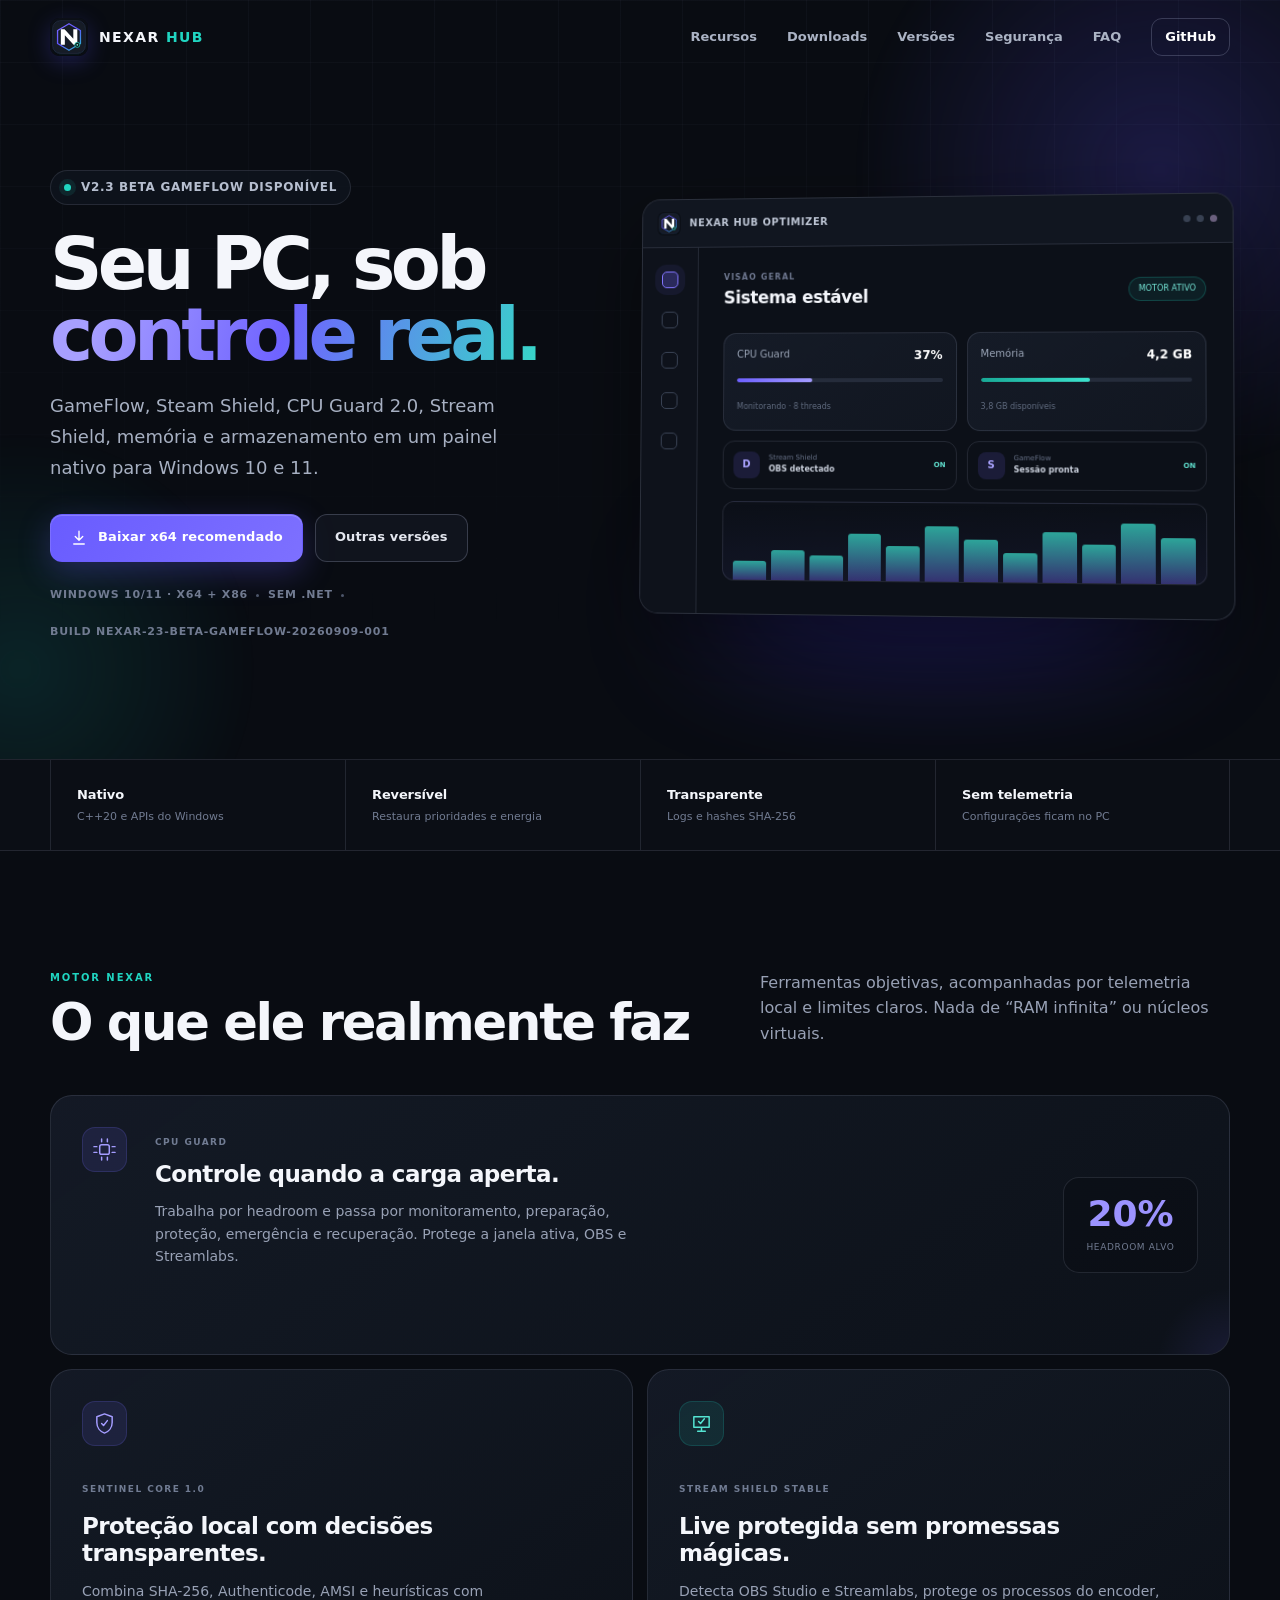
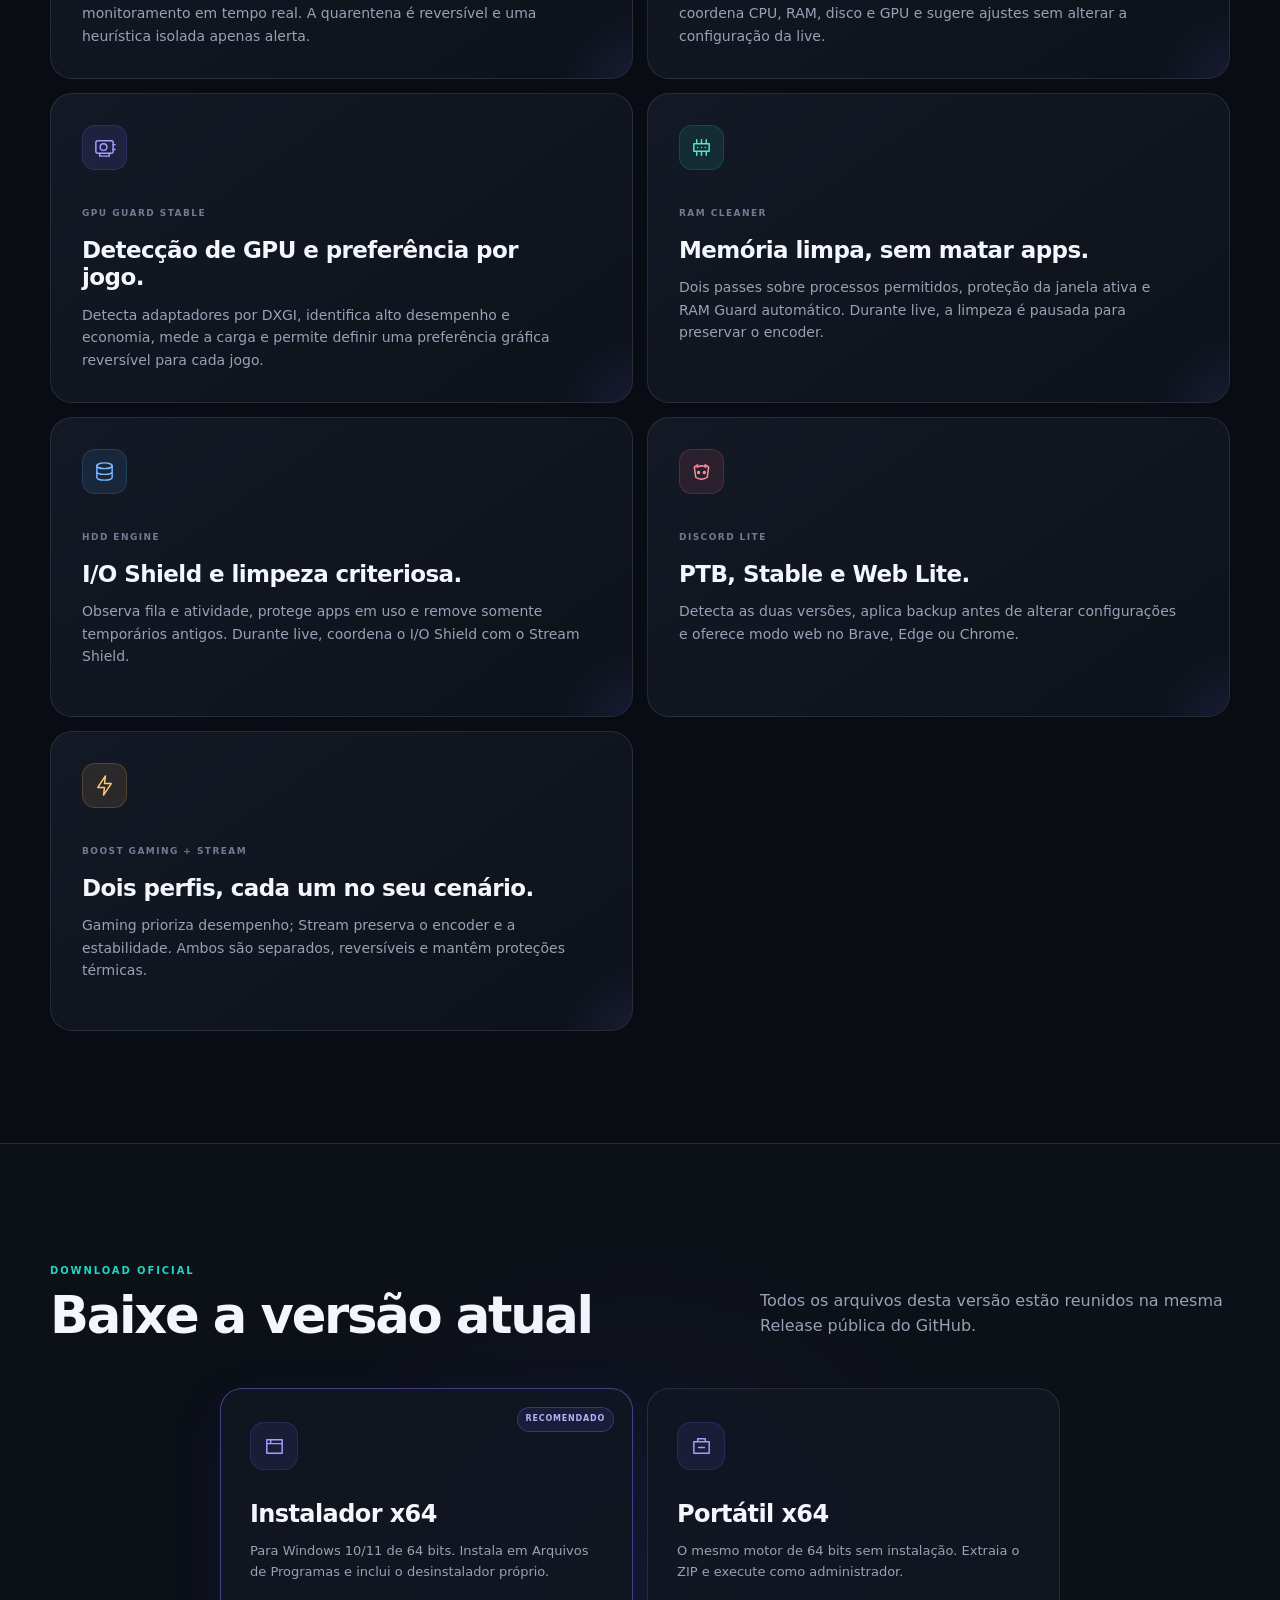
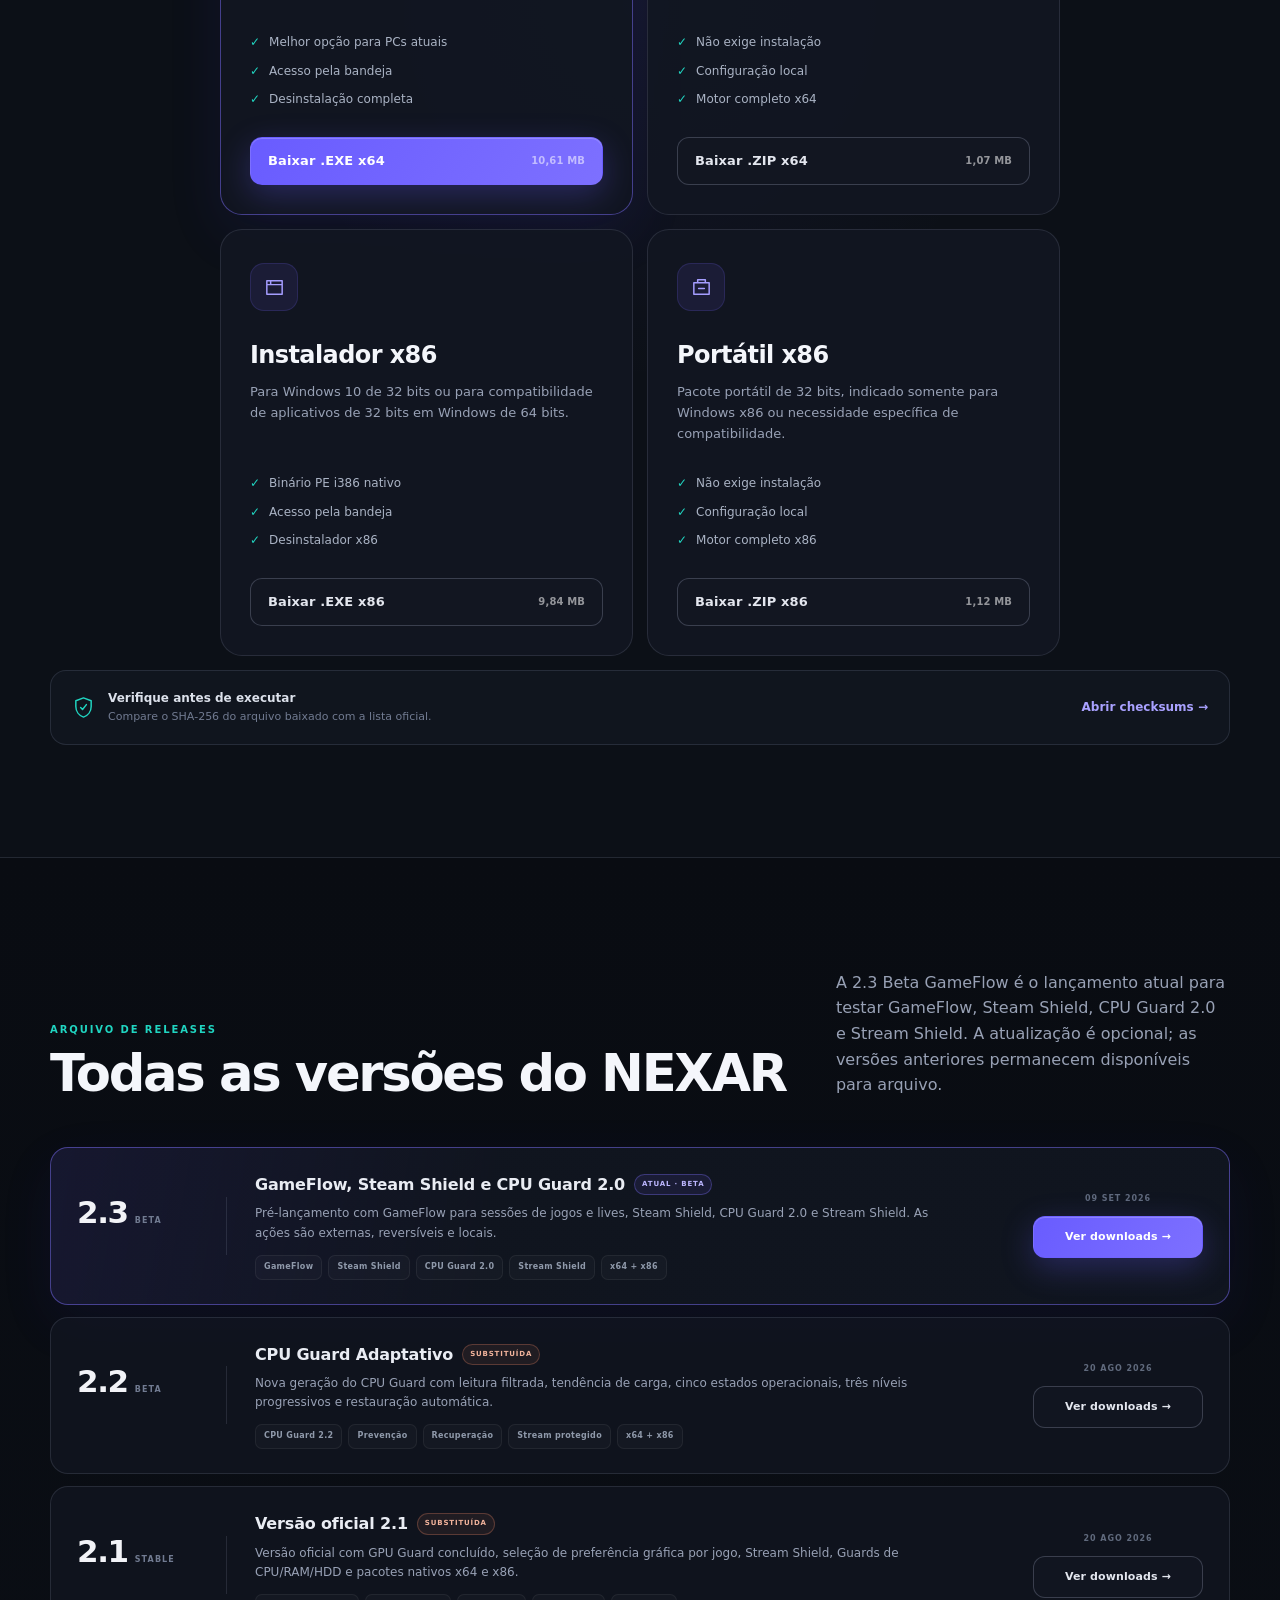
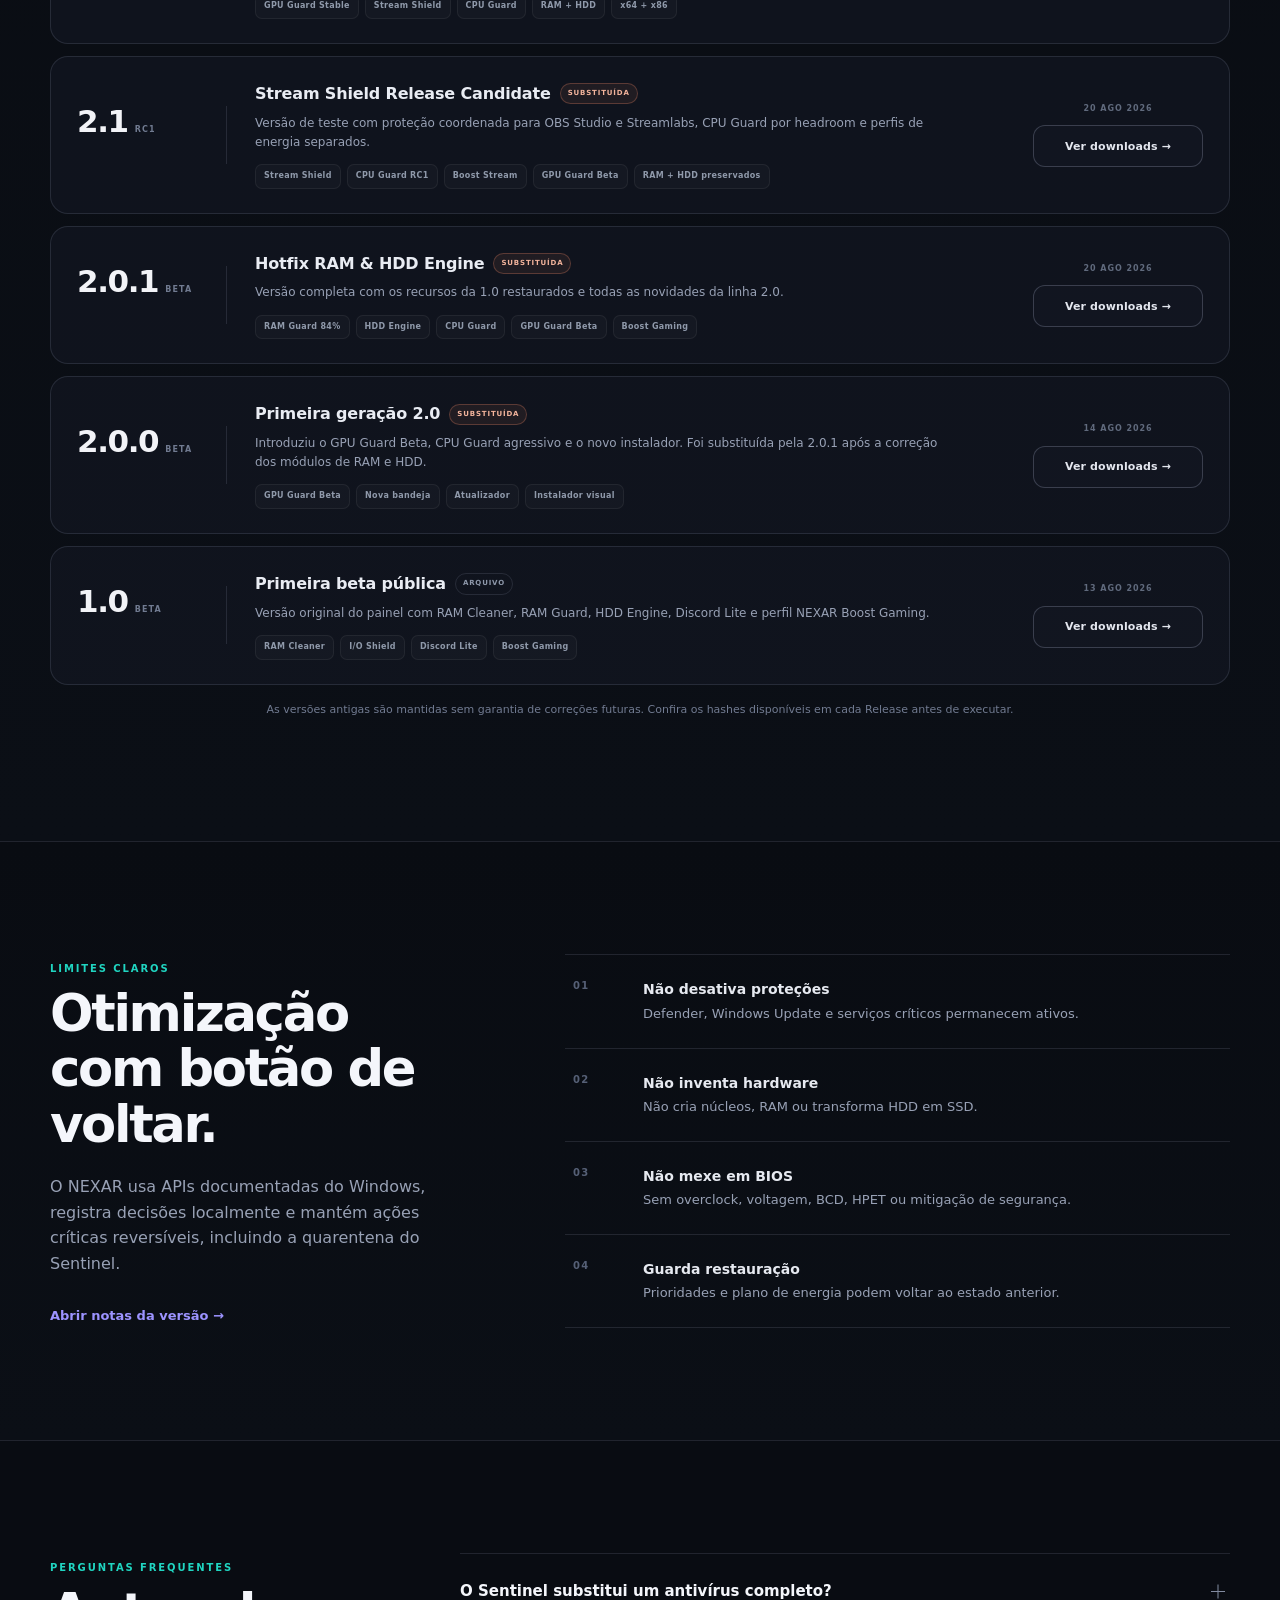
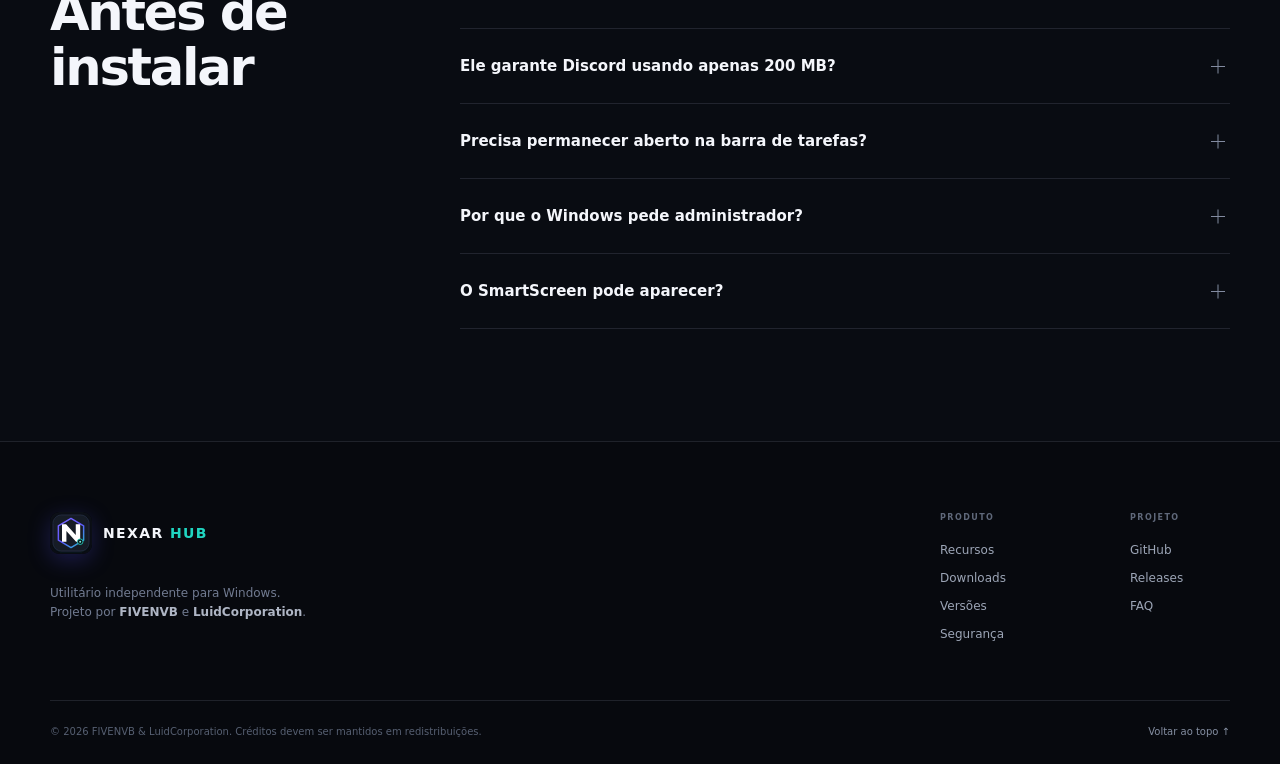
==== commit 5f7614d4: "site: restore original layout for NEXAR 2.3 GameFlow" ====
--- a/index.html
+++ b/index.html
@@ -3,64 +3,379 @@
 <head>
   <meta charset="utf-8">
   <meta name="viewport" content="width=device-width, initial-scale=1">
-  <meta name="theme-color" content="#090b12">
-  <meta name="description" content="NEXAR Hub Optimizer 2.3 Beta GameFlow: organização de sessões de jogos e lives no Windows 10 e 11.">
-  <meta property="og:title" content="NEXAR Hub Optimizer 2.3 Beta — GameFlow">
-  <meta property="og:description" content="GameFlow, Steam Shield, CPU Guard 2.0 e Stream Shield.">
+  <meta name="theme-color" content="#0a0d14">
+  <meta name="description" content="NEXAR HUB OPTIMIZER 2.3 Beta GameFlow: GameFlow, Steam Shield, CPU Guard 2.0 e Stream Shield para Windows 10 e 11, em x64 e x86.">
+  <meta property="og:title" content="NEXAR HUB OPTIMIZER">
+  <meta property="og:description" content="GameFlow, Steam Shield, CPU Guard 2.0 e Stream Shield para jogos, transmissões e uso diário no Windows.">
   <meta property="og:type" content="website">
-  <title>NEXAR Hub Optimizer 2.3 Beta — GameFlow</title>
+  <title>NEXAR HUB OPTIMIZER 2.3 — Controle real. Sem promessas falsas.</title>
   <link rel="icon" href="assets/nexar-logo.svg" type="image/svg+xml">
   <link rel="manifest" href="site.webmanifest">
-  <style>
-    :root{color-scheme:dark;--bg:#090b12;--panel:#111625;--line:#26304a;--text:#f4f7ff;--muted:#aab5cc;--blue:#70a7ff;--violet:#a687ff;--ok:#86e4bc}*{box-sizing:border-box}body{margin:0;font:16px/1.55 Inter,Segoe UI,Arial,sans-serif;background:radial-gradient(circle at 18% -10%,#1e315d 0,transparent 36%),radial-gradient(circle at 100% 0,#301c5c 0,transparent 31%),var(--bg);color:var(--text)}a{color:inherit}.shell{width:min(1120px,calc(100% - 40px));margin:auto}.nav{display:flex;align-items:center;justify-content:space-between;padding:22px 0;border-bottom:1px solid var(--line)}.brand{display:flex;gap:10px;align-items:center;text-decoration:none;font-weight:800;letter-spacing:.07em}.brand img{width:34px;height:34px}.nav a:last-child{color:var(--muted);text-decoration:none}.hero{padding:92px 0 58px;display:grid;grid-template-columns:1.2fr .8fr;gap:42px;align-items:center}.tag{display:inline-flex;gap:8px;align-items:center;padding:7px 12px;border:1px solid #536eaa;border-radius:999px;color:#cad9ff;font-size:.86rem}.dot{width:8px;height:8px;border-radius:50%;background:var(--ok);box-shadow:0 0 16px var(--ok)}h1{font-size:clamp(2.7rem,7vw,5.4rem);line-height:1.02;margin:19px 0;letter-spacing:-.06em}h1 span{color:var(--blue)}.lead{font-size:1.15rem;color:var(--muted);max-width:660px}.actions{display:flex;flex-wrap:wrap;gap:12px;margin:29px 0 20px}.btn{display:inline-flex;align-items:center;justify-content:center;padding:13px 18px;border-radius:10px;text-decoration:none;font-weight:700;border:1px solid var(--line)}.primary{background:linear-gradient(135deg,#4f82e4,#7864db);border-color:transparent}.secondary{background:#121a2b}.meta{color:var(--muted);font-size:.88rem}.card{background:linear-gradient(145deg,rgba(22,30,49,.96),rgba(13,17,29,.96));border:1px solid var(--line);border-radius:18px;padding:25px;box-shadow:0 24px 70px #0006}.card h2{margin:0 0 14px;font-size:1.22rem}.status{display:flex;justify-content:space-between;padding:13px 0;border-bottom:1px solid var(--line);color:var(--muted)}.status b{color:var(--text)}.status:last-child{border:0}.grid{display:grid;grid-template-columns:repeat(3,1fr);gap:16px;padding:42px 0 84px}.feature{background:rgba(15,20,34,.78);border:1px solid var(--line);border-radius:15px;padding:22px}.feature h3{margin:0 0 8px;color:#dce7ff}.feature p{margin:0;color:var(--muted)}.section{padding:55px 0;border-top:1px solid var(--line)}.section h2{font-size:2rem;margin:0 0 10px}.section>p{color:var(--muted);max-width:760px}.safety{display:grid;grid-template-columns:repeat(2,1fr);gap:16px;margin-top:25px}.note{padding:18px;border-left:3px solid var(--blue);background:#10182a;color:var(--muted)}.note strong{color:var(--text)}footer{padding:33px 0;color:var(--muted);font-size:.9rem;border-top:1px solid var(--line)}@media(max-width:760px){.hero,.grid,.safety{grid-template-columns:1fr}.hero{padding-top:60px}.nav a:last-child{display:none}}
-  </style>
+  <link rel="stylesheet" href="styles.css">
 </head>
 <body>
-  <header class="shell nav">
-    <a class="brand" href="#inicio"><img src="assets/nexar-logo.svg" alt=""><span>NEXAR HUB</span></a>
-    <a href="https://github.com/luidcorporation-ofc/nexar-hub-optimizer" target="_blank" rel="noreferrer">GitHub público</a>
+  <a class="skip-link" href="#conteudo">Ir para o conteúdo</a>
+
+  <header class="site-header" id="topo">
+    <div class="shell nav-wrap">
+      <a class="brand" href="#topo" aria-label="NEXAR HUB OPTIMIZER — início">
+        <img src="assets/nexar-logo.svg" alt="" width="38" height="38">
+        <span>NEXAR <b>HUB</b></span>
+      </a>
+
+      <button class="menu-toggle" type="button" aria-label="Abrir menu" aria-expanded="false" aria-controls="main-nav">
+        <span></span><span></span>
+      </button>
+
+      <nav class="main-nav" id="main-nav" aria-label="Navegação principal">
+        <a href="#recursos">Recursos</a>
+        <a href="#downloads">Downloads</a>
+        <a href="#versoes">Versões</a>
+        <a href="#seguranca">Segurança</a>
+        <a href="#faq">FAQ</a>
+        <a class="nav-github" href="https://github.com/luidcorporation-ofc/nexar-hub-optimizer" target="_blank" rel="noreferrer">GitHub</a>
+      </nav>
+    </div>
   </header>
-  <main id="inicio" class="shell">
+
+  <main id="conteudo">
     <section class="hero">
-      <div>
-        <div class="tag"><span class="dot"></span> v2.3.0-beta.1 disponível</div>
-        <h1>Mais controle para<br><span>jogos e lives.</span></h1>
-        <p class="lead">NEXAR Hub Optimizer 2.3 Beta — GameFlow organiza sessões locais no Windows com proteções de carga para CPU, streaming, Steam e armazenamento.</p>
-        <div class="actions">
-          <a class="btn primary" href="https://github.com/luidcorporation-ofc/nexar-hub-optimizer/releases/download/v2.3.0-beta.1/NEXAR_Hub_Optimizer_v2.3_BETA_GAMEFLOW_Setup_x64.exe">Baixar instalador x64</a>
-          <a class="btn secondary" href="https://github.com/luidcorporation-ofc/nexar-hub-optimizer/releases/download/v2.3.0-beta.1/NEXAR_Hub_Optimizer_v2.3_BETA_GAMEFLOW_Setup_x86.exe">Baixar instalador x86</a>
-        </div>
-        <div class="meta">Windows 10/11 · x64 e x86 · sem .NET · Build NEXAR-23-BETA-GAMEFLOW-20260909-001</div>
-      </div>
-      <aside class="card" aria-label="Resumo da versão">
-        <h2>GameFlow 2.3 Beta</h2>
-        <div class="status"><span>Canal</span><b>Beta</b></div>
-        <div class="status"><span>Atualização</span><b>Opcional</b></div>
-        <div class="status"><span>Integridade</span><b>SHA-256</b></div>
-        <div class="status"><span>Processamento</span><b>Local</b></div>
-      </aside>
-    </section>
-    <section class="grid" aria-label="Novidades da versão">
-      <article class="feature"><h3>GameFlow</h3><p>Perfis de sessão para jogos e lives, com ações externas e reversíveis.</p></article>
-      <article class="feature"><h3>Steam Shield</h3><p>Reduz pressão de CPU, memória e disco ao priorizar a sessão em andamento.</p></article>
-      <article class="feature"><h3>CPU Guard 2.0</h3><p>Monitoramento mais inteligente para manter responsividade durante transmissão.</p></article>
-      <article class="feature"><h3>Stream Shield</h3><p>Tratamento pensado para OBS e Streamlabs sem interferir no aplicativo de live.</p></article>
-      <article class="feature"><h3>Armazenamento</h3><p>Pré-carregamento seguro de arquivos locais e manutenção manual do cache web da Steam.</p></article>
-      <article class="feature"><h3>Atualizador integrado</h3><p>Quem está na v2.2 recebe a disponibilidade da 2.3 pelo verificador do NEXAR.</p></article>
-    </section>
-    <section class="section">
-      <h2>Downloads verificados</h2>
-      <p>Instaladores x64 e x86, versões portáteis e os hashes de integridade estão no release público.</p>
-      <div class="actions"><a class="btn secondary" href="https://github.com/luidcorporation-ofc/nexar-hub-optimizer/releases/tag/v2.3.0-beta.1">Abrir release e SHA-256</a></div>
-    </section>
-    <section class="section">
-      <h2>Segurança e limites claros</h2>
-      <div class="safety">
-        <div class="note"><strong>Sem injeção.</strong><br>O NEXAR não injeta DLLs, não modifica memória, arquivos de jogos ou mecanismos anti-cheat.</div>
-        <div class="note"><strong>Fonte protegida.</strong><br>O repositório público disponibiliza somente o site, binários e documentação. O código-fonte do aplicativo permanece privado.</div>
+      <div class="hero-grid" aria-hidden="true"></div>
+      <div class="hero-glow hero-glow-a" aria-hidden="true"></div>
+      <div class="hero-glow hero-glow-b" aria-hidden="true"></div>
+
+      <div class="shell hero-layout">
+        <div class="hero-copy reveal">
+          <div class="eyebrow"><span class="pulse-dot"></span> v2.3 Beta GameFlow disponível</div>
+          <h1>Seu PC, sob<br><span>controle real.</span></h1>
+          <p class="hero-lead">GameFlow, Steam Shield, CPU Guard 2.0, Stream Shield, memória e armazenamento em um painel nativo para Windows 10 e 11.</p>
+
+          <div class="hero-actions">
+            <a class="button button-primary" href="https://github.com/luidcorporation-ofc/nexar-hub-optimizer/releases/download/v2.3.0-beta.1/NEXAR_Hub_Optimizer_v2.3_BETA_GAMEFLOW_Setup_x64.exe">
+              <svg viewBox="0 0 24 24" aria-hidden="true"><path d="M12 3v12m0 0 5-5m-5 5-5-5M5 20h14"/></svg>
+              Baixar x64 recomendado
+            </a>
+            <a class="button button-ghost" href="#downloads">Outras versões</a>
+          </div>
+
+          <div class="hero-meta" aria-label="Informações da versão">
+            <span>Windows 10/11 · x64 + x86</span>
+            <span>Sem .NET</span>
+            <span>Build NEXAR-23-BETA-GAMEFLOW-20260909-001</span>
+          </div>
+        </div>
+
+        <div class="app-preview reveal" aria-label="Prévia do painel NEXAR">
+          <div class="preview-shadow" aria-hidden="true"></div>
+          <div class="window">
+            <div class="window-bar">
+              <div class="window-brand"><img src="assets/nexar-logo.svg" alt="" width="24" height="24"><span>NEXAR HUB OPTIMIZER</span></div>
+              <div class="window-controls"><i></i><i></i><i></i></div>
+            </div>
+            <div class="window-body">
+              <aside class="window-sidebar" aria-hidden="true">
+                <span class="side-active"></span><span></span><span></span><span></span><span></span>
+              </aside>
+              <div class="window-content">
+                <div class="preview-title"><div><small>VISÃO GERAL</small><strong>Sistema estável</strong></div><span class="status-pill">Motor ativo</span></div>
+                <div class="meter-grid">
+                  <article class="meter-card cpu-card">
+                    <div class="meter-head"><span>CPU Guard</span><b>37%</b></div>
+                    <div class="meter-track"><i style="--level:37%"></i></div>
+                    <small>Monitorando · 8 threads</small>
+                  </article>
+                  <article class="meter-card ram-card">
+                    <div class="meter-head"><span>Memória</span><b>4,2 GB</b></div>
+                    <div class="meter-track"><i style="--level:52%"></i></div>
+                    <small>3,8 GB disponíveis</small>
+                  </article>
+                </div>
+                <div class="preview-feature-row">
+                  <article><span class="mini-icon">D</span><div><small>Stream Shield</small><b>OBS detectado</b></div><em>ON</em></article>
+                  <article><span class="mini-icon">S</span><div><small>GameFlow</small><b>Sessão pronta</b></div><em>ON</em></article>
+                </div>
+                <div class="preview-chart" aria-hidden="true"><span></span><span></span><span></span><span></span><span></span><span></span><span></span><span></span><span></span><span></span><span></span><span></span></div>
+              </div>
+            </div>
+          </div>
+        </div>
+      </div>
+    </section>
+
+    <section class="trust-strip" aria-label="Destaques">
+      <div class="shell trust-grid">
+        <div><strong>Nativo</strong><span>C++20 e APIs do Windows</span></div>
+        <div><strong>Reversível</strong><span>Restaura prioridades e energia</span></div>
+        <div><strong>Transparente</strong><span>Logs e hashes SHA-256</span></div>
+        <div><strong>Sem telemetria</strong><span>Configurações ficam no PC</span></div>
+      </div>
+    </section>
+
+    <section class="section" id="recursos">
+      <div class="shell">
+        <div class="section-heading reveal">
+          <div><span class="kicker">MOTOR NEXAR</span><h2>O que ele realmente faz</h2></div>
+          <p>Ferramentas objetivas, acompanhadas por telemetria local e limites claros. Nada de “RAM infinita” ou núcleos virtuais.</p>
+        </div>
+
+        <div class="feature-grid">
+          <article class="feature-card feature-large reveal">
+            <div class="feature-icon violet"><svg viewBox="0 0 24 24" aria-hidden="true"><rect x="7" y="7" width="10" height="10" rx="2"/><path d="M9 1v3m6-3v3M9 20v3m6-3v3M20 9h3m-3 6h3M1 9h3m-3 6h3"/></svg></div>
+            <div class="feature-copy"><span>CPU GUARD</span><h3>Controle quando a carga aperta.</h3><p>Trabalha por headroom e passa por monitoramento, preparação, proteção, emergência e recuperação. Protege a janela ativa, OBS e Streamlabs.</p></div>
+            <div class="feature-metric"><b>20%</b><span>headroom alvo</span></div>
+          </article>
+          <article class="feature-card reveal">
+            <div class="feature-icon violet"><svg viewBox="0 0 24 24" aria-hidden="true"><path d="M12 2 4 5v6c0 5.2 3.4 9.5 8 11 4.6-1.5 8-5.8 8-11V5z"/><path d="m9 12 2 2 4-5"/></svg></div>
+            <span>SENTINEL CORE 1.0</span><h3>Proteção local com decisões transparentes.</h3><p>Combina SHA-256, Authenticode, AMSI e heurísticas com monitoramento em tempo real. A quarentena é reversível e uma heurística isolada apenas alerta.</p>
+          </article>
+
+          <article class="feature-card reveal">
+            <div class="feature-icon teal"><svg viewBox="0 0 24 24" aria-hidden="true"><path d="M4 5h16v11H4zM8 20h8M12 16v4"/><path d="m9 10 2 2 4-5"/></svg></div>
+            <span>STREAM SHIELD STABLE</span><h3>Live protegida sem promessas mágicas.</h3><p>Detecta OBS Studio e Streamlabs, protege os processos do encoder, coordena CPU, RAM, disco e GPU e sugere ajustes sem alterar a configuração da live.</p>
+          </article>
+
+          <article class="feature-card reveal">
+            <div class="feature-icon violet"><svg viewBox="0 0 24 24" aria-hidden="true"><rect x="3" y="5" width="18" height="13" rx="2"/><circle cx="11" cy="11.5" r="3.5"/><path d="M21 9h2m-2 5h2M7 18v3h10v-3"/></svg></div>
+            <span>GPU GUARD STABLE</span><h3>Detecção de GPU e preferência por jogo.</h3><p>Detecta adaptadores por DXGI, identifica alto desempenho e economia, mede a carga e permite definir uma preferência gráfica reversível para cada jogo.</p>
+          </article>
+
+          <article class="feature-card reveal">
+            <div class="feature-icon teal"><svg viewBox="0 0 24 24" aria-hidden="true"><path d="M4 8h16v8H4zM7 4v4m5-4v4m5-4v4M7 16v4m5-4v4m5-4v4"/><path d="M8 12h.01M12 12h.01M16 12h.01"/></svg></div>
+            <span>RAM CLEANER</span><h3>Memória limpa, sem matar apps.</h3><p>Dois passes sobre processos permitidos, proteção da janela ativa e RAM Guard automático. Durante live, a limpeza é pausada para preservar o encoder.</p>
+          </article>
+
+          <article class="feature-card reveal">
+            <div class="feature-icon blue"><svg viewBox="0 0 24 24" aria-hidden="true"><ellipse cx="12" cy="6" rx="8" ry="3"/><path d="M4 6v6c0 1.7 3.6 3 8 3s8-1.3 8-3V6M4 12v6c0 1.7 3.6 3 8 3s8-1.3 8-3v-6"/></svg></div>
+            <span>HDD ENGINE</span><h3>I/O Shield e limpeza criteriosa.</h3><p>Observa fila e atividade, protege apps em uso e remove somente temporários antigos. Durante live, coordena o I/O Shield com o Stream Shield.</p>
+          </article>
+
+          <article class="feature-card reveal">
+            <div class="feature-icon coral"><svg viewBox="0 0 24 24" aria-hidden="true"><path d="M7.5 7.5A12 12 0 0 1 12 6c1.6 0 3.1.3 4.5 1.5M6 18c2 1.5 4 2 6 2s4-.5 6-2l1.5-10.5L16 5l-1 2M8 5 4.5 7.5 6 18"/><circle cx="9" cy="13" r="1"/><circle cx="15" cy="13" r="1"/></svg></div>
+            <span>DISCORD LITE</span><h3>PTB, Stable e Web Lite.</h3><p>Detecta as duas versões, aplica backup antes de alterar configurações e oferece modo web no Brave, Edge ou Chrome.</p>
+          </article>
+
+          <article class="feature-card reveal">
+            <div class="feature-icon amber"><svg viewBox="0 0 24 24" aria-hidden="true"><path d="m13 2-8 12h7l-1 8 8-12h-7z"/></svg></div>
+            <span>BOOST GAMING + STREAM</span><h3>Dois perfis, cada um no seu cenário.</h3><p>Gaming prioriza desempenho; Stream preserva o encoder e a estabilidade. Ambos são separados, reversíveis e mantêm proteções térmicas.</p>
+          </article>
+        </div>
+      </div>
+    </section>
+
+    <section class="section download-section" id="downloads">
+      <div class="download-aura" aria-hidden="true"></div>
+      <div class="shell">
+        <div class="section-heading reveal">
+          <div><span class="kicker">DOWNLOAD OFICIAL</span><h2>Baixe a versão atual</h2></div>
+          <p>Todos os arquivos desta versão estão reunidos na mesma Release pública do GitHub.</p>
+        </div>
+
+        <div class="download-grid">
+          <article class="download-card recommended reveal">
+            <span class="recommend-label">RECOMENDADO</span>
+            <div class="download-icon"><svg viewBox="0 0 24 24" aria-hidden="true"><path d="M4 5h16v14H4zM4 9h16M8 5v4"/></svg></div>
+            <h3>Instalador x64</h3>
+            <p>Para Windows 10/11 de 64 bits. Instala em Arquivos de Programas e inclui o desinstalador próprio.</p>
+            <ul><li>Melhor opção para PCs atuais</li><li>Acesso pela bandeja</li><li>Desinstalação completa</li></ul>
+            <a class="button button-primary button-wide" href="https://github.com/luidcorporation-ofc/nexar-hub-optimizer/releases/download/v2.3.0-beta.1/NEXAR_Hub_Optimizer_v2.3_BETA_GAMEFLOW_Setup_x64.exe">Baixar .EXE x64 <span>10,61 MB</span></a>
+          </article>
+
+          <article class="download-card reveal">
+            <div class="download-icon"><svg viewBox="0 0 24 24" aria-hidden="true"><path d="M4 7h16v12H4zM8 7V4h8v3M9 13h6"/></svg></div>
+            <h3>Portátil x64</h3>
+            <p>O mesmo motor de 64 bits sem instalação. Extraia o ZIP e execute como administrador.</p>
+            <ul><li>Não exige instalação</li><li>Configuração local</li><li>Motor completo x64</li></ul>
+            <a class="button button-ghost button-wide" href="https://github.com/luidcorporation-ofc/nexar-hub-optimizer/releases/download/v2.3.0-beta.1/NEXAR_Hub_Optimizer_v2.3_BETA_GAMEFLOW_Portable_x64.zip">Baixar .ZIP x64 <span>1,07 MB</span></a>
+          </article>
+
+          <article class="download-card reveal">
+            <div class="download-icon"><svg viewBox="0 0 24 24" aria-hidden="true"><path d="M4 5h16v14H4zM4 9h16M8 5v4"/></svg></div>
+            <h3>Instalador x86</h3>
+            <p>Para Windows 10 de 32 bits ou para compatibilidade de aplicativos de 32 bits em Windows de 64 bits.</p>
+            <ul><li>Binário PE i386 nativo</li><li>Acesso pela bandeja</li><li>Desinstalador x86</li></ul>
+            <a class="button button-ghost button-wide" href="https://github.com/luidcorporation-ofc/nexar-hub-optimizer/releases/download/v2.3.0-beta.1/NEXAR_Hub_Optimizer_v2.3_BETA_GAMEFLOW_Setup_x86.exe">Baixar .EXE x86 <span>9,84 MB</span></a>
+          </article>
+
+          <article class="download-card reveal">
+            <div class="download-icon"><svg viewBox="0 0 24 24" aria-hidden="true"><path d="M4 7h16v12H4zM8 7V4h8v3M9 13h6"/></svg></div>
+            <h3>Portátil x86</h3>
+            <p>Pacote portátil de 32 bits, indicado somente para Windows x86 ou necessidade específica de compatibilidade.</p>
+            <ul><li>Não exige instalação</li><li>Configuração local</li><li>Motor completo x86</li></ul>
+            <a class="button button-ghost button-wide" href="https://github.com/luidcorporation-ofc/nexar-hub-optimizer/releases/download/v2.3.0-beta.1/NEXAR_Hub_Optimizer_v2.3_BETA_GAMEFLOW_Portable_x86.zip">Baixar .ZIP x86 <span>1,12 MB</span></a>
+          </article>
+        </div>
+
+        <div class="checksum-bar reveal">
+          <div><svg viewBox="0 0 24 24" aria-hidden="true"><path d="m9 12 2 2 4-5"/><path d="M12 2 4 5v6c0 5.2 3.4 9.5 8 11 4.6-1.5 8-5.8 8-11V5z"/></svg><span><b>Verifique antes de executar</b>Compare o SHA-256 do arquivo baixado com a lista oficial.</span></div>
+          <a href="https://github.com/luidcorporation-ofc/nexar-hub-optimizer/releases/download/v2.3.0-beta.1/SHA256SUMS.txt">Abrir checksums →</a>
+        </div>
+      </div>
+    </section>
+
+    <section class="section versions-section" id="versoes">
+      <div class="shell">
+        <div class="section-heading reveal">
+          <div><span class="kicker">ARQUIVO DE RELEASES</span><h2>Todas as versões do NEXAR</h2></div>
+          <p>A 2.3 Beta GameFlow é o lançamento atual para testar GameFlow, Steam Shield, CPU Guard 2.0 e Stream Shield. A atualização é opcional; as versões anteriores permanecem disponíveis para arquivo.</p>
+        </div>
+
+        <div class="version-list">
+          <article class="version-row version-current reveal">
+            <div class="version-release">
+              <strong class="version-number">2.3</strong>
+              <span class="version-channel">BETA</span>
+            </div>
+            <div class="version-details">
+              <div class="version-heading"><h3>GameFlow, Steam Shield e CPU Guard 2.0</h3><span class="version-status status-current">ATUAL · BETA</span></div>
+              <p>Pré-lançamento com GameFlow para sessões de jogos e lives, Steam Shield, CPU Guard 2.0 e Stream Shield. As ações são externas, reversíveis e locais.</p>
+              <div class="version-tags"><span>GameFlow</span><span>Steam Shield</span><span>CPU Guard 2.0</span><span>Stream Shield</span><span>x64 + x86</span></div>
+            </div>
+            <div class="version-actions">
+              <span class="version-date">09 SET 2026</span>
+              <a class="button button-primary version-button" href="https://github.com/luidcorporation-ofc/nexar-hub-optimizer/releases/tag/v2.3.0-beta.1" target="_blank" rel="noreferrer" aria-label="Abrir downloads da versão 2.3 Beta GameFlow">Ver downloads →</a>
+            </div>
+          </article>
+
+          <article class="version-row reveal">
+            <div class="version-release">
+              <strong class="version-number">2.2</strong>
+              <span class="version-channel">BETA</span>
+            </div>
+            <div class="version-details">
+              <div class="version-heading"><h3>CPU Guard Adaptativo</h3><span class="version-status status-replaced">SUBSTITUÍDA</span></div>
+              <p>Nova geração do CPU Guard com leitura filtrada, tendência de carga, cinco estados operacionais, três níveis progressivos e restauração automática.</p>
+              <div class="version-tags"><span>CPU Guard 2.2</span><span>Prevenção</span><span>Recuperação</span><span>Stream protegido</span><span>x64 + x86</span></div>
+            </div>
+            <div class="version-actions">
+              <span class="version-date">20 AGO 2026</span>
+              <a class="button button-ghost version-button" href="https://github.com/luidcorporation-ofc/nexar-hub-optimizer/releases/tag/v2.2.0-beta.1" target="_blank" rel="noreferrer" aria-label="Abrir downloads da versão 2.2 Beta">Ver downloads →</a>
+            </div>
+          </article>
+
+          <article class="version-row reveal">
+            <div class="version-release">
+              <strong class="version-number">2.1</strong>
+              <span class="version-channel">STABLE</span>
+            </div>
+            <div class="version-details">
+              <div class="version-heading"><h3>Versão oficial 2.1</h3><span class="version-status status-replaced">SUBSTITUÍDA</span></div>
+              <p>Versão oficial com GPU Guard concluído, seleção de preferência gráfica por jogo, Stream Shield, Guards de CPU/RAM/HDD e pacotes nativos x64 e x86.</p>
+              <div class="version-tags"><span>GPU Guard Stable</span><span>Stream Shield</span><span>CPU Guard</span><span>RAM + HDD</span><span>x64 + x86</span></div>
+            </div>
+            <div class="version-actions">
+              <span class="version-date">20 AGO 2026</span>
+              <a class="button button-ghost version-button" href="https://github.com/luidcorporation-ofc/nexar-hub-optimizer/releases/tag/v2.1.0" target="_blank" rel="noreferrer" aria-label="Abrir downloads da versão 2.1 Stable">Ver downloads →</a>
+            </div>
+          </article>
+
+          <article class="version-row reveal">
+            <div class="version-release">
+              <strong class="version-number">2.1</strong>
+              <span class="version-channel">RC1</span>
+            </div>
+            <div class="version-details">
+              <div class="version-heading"><h3>Stream Shield Release Candidate</h3><span class="version-status status-replaced">SUBSTITUÍDA</span></div>
+              <p>Versão de teste com proteção coordenada para OBS Studio e Streamlabs, CPU Guard por headroom e perfis de energia separados.</p>
+              <div class="version-tags"><span>Stream Shield</span><span>CPU Guard RC1</span><span>Boost Stream</span><span>GPU Guard Beta</span><span>RAM + HDD preservados</span></div>
+            </div>
+            <div class="version-actions">
+              <span class="version-date">20 AGO 2026</span>
+              <a class="button button-ghost version-button" href="https://github.com/luidcorporation-ofc/nexar-hub-optimizer/releases/tag/v2.1.0-rc.1" target="_blank" rel="noreferrer" aria-label="Abrir downloads da versão 2.1 RC1">Ver downloads →</a>
+            </div>
+          </article>
+
+          <article class="version-row reveal">
+            <div class="version-release">
+              <strong class="version-number">2.0.1</strong>
+              <span class="version-channel">BETA</span>
+            </div>
+            <div class="version-details">
+              <div class="version-heading"><h3>Hotfix RAM &amp; HDD Engine</h3><span class="version-status status-replaced">SUBSTITUÍDA</span></div>
+              <p>Versão completa com os recursos da 1.0 restaurados e todas as novidades da linha 2.0.</p>
+              <div class="version-tags"><span>RAM Guard 84%</span><span>HDD Engine</span><span>CPU Guard</span><span>GPU Guard Beta</span><span>Boost Gaming</span></div>
+            </div>
+            <div class="version-actions">
+              <span class="version-date">20 AGO 2026</span>
+              <a class="button button-ghost version-button" href="https://github.com/luidcorporation-ofc/nexar-hub-optimizer/releases/tag/v2.0.1-beta" target="_blank" rel="noreferrer" aria-label="Abrir downloads da versão 2.0.1 Beta">Ver downloads →</a>
+            </div>
+          </article>
+
+          <article class="version-row reveal">
+            <div class="version-release">
+              <strong class="version-number">2.0.0</strong>
+              <span class="version-channel">BETA</span>
+            </div>
+            <div class="version-details">
+              <div class="version-heading"><h3>Primeira geração 2.0</h3><span class="version-status status-replaced">SUBSTITUÍDA</span></div>
+              <p>Introduziu o GPU Guard Beta, CPU Guard agressivo e o novo instalador. Foi substituída pela 2.0.1 após a correção dos módulos de RAM e HDD.</p>
+              <div class="version-tags"><span>GPU Guard Beta</span><span>Nova bandeja</span><span>Atualizador</span><span>Instalador visual</span></div>
+            </div>
+            <div class="version-actions">
+              <span class="version-date">14 AGO 2026</span>
+              <a class="button button-ghost version-button" href="https://github.com/luidcorporation-ofc/nexar-hub-optimizer/releases/tag/v2.0.0-beta" target="_blank" rel="noreferrer" aria-label="Abrir downloads da versão 2.0.0 Beta">Ver downloads →</a>
+            </div>
+          </article>
+
+          <article class="version-row reveal">
+            <div class="version-release">
+              <strong class="version-number">1.0</strong>
+              <span class="version-channel">BETA</span>
+            </div>
+            <div class="version-details">
+              <div class="version-heading"><h3>Primeira beta pública</h3><span class="version-status">ARQUIVO</span></div>
+              <p>Versão original do painel com RAM Cleaner, RAM Guard, HDD Engine, Discord Lite e perfil NEXAR Boost Gaming.</p>
+              <div class="version-tags"><span>RAM Cleaner</span><span>I/O Shield</span><span>Discord Lite</span><span>Boost Gaming</span></div>
+            </div>
+            <div class="version-actions">
+              <span class="version-date">13 AGO 2026</span>
+              <a class="button button-ghost version-button" href="https://github.com/luidcorporation-ofc/nexar-hub-optimizer/releases/tag/v1.0-beta" target="_blank" rel="noreferrer" aria-label="Abrir downloads da versão 1.0 Beta">Ver downloads →</a>
+            </div>
+          </article>
+        </div>
+
+        <p class="version-note reveal">As versões antigas são mantidas sem garantia de correções futuras. Confira os hashes disponíveis em cada Release antes de executar.</p>
+      </div>
+    </section>
+
+    <section class="section safety-section" id="seguranca">
+      <div class="shell safety-layout">
+        <div class="safety-copy reveal">
+          <span class="kicker">LIMITES CLAROS</span>
+          <h2>Otimização com botão de voltar.</h2>
+          <p>O NEXAR usa APIs documentadas do Windows, registra decisões localmente e mantém ações críticas reversíveis, incluindo a quarentena do Sentinel.</p>
+          <a class="text-link" href="https://github.com/luidcorporation-ofc/nexar-hub-optimizer/releases/tag/v2.3.0-beta.1">Abrir notas da versão →</a>
+        </div>
+        <div class="safety-list reveal">
+          <div><span>01</span><p><b>Não desativa proteções</b>Defender, Windows Update e serviços críticos permanecem ativos.</p></div>
+          <div><span>02</span><p><b>Não inventa hardware</b>Não cria núcleos, RAM ou transforma HDD em SSD.</p></div>
+          <div><span>03</span><p><b>Não mexe em BIOS</b>Sem overclock, voltagem, BCD, HPET ou mitigação de segurança.</p></div>
+          <div><span>04</span><p><b>Guarda restauração</b>Prioridades e plano de energia podem voltar ao estado anterior.</p></div>
+        </div>
+      </div>
+    </section>
+
+    <section class="section faq-section" id="faq">
+      <div class="shell faq-layout">
+        <div class="section-heading compact reveal"><div><span class="kicker">PERGUNTAS FREQUENTES</span><h2>Antes de instalar</h2></div></div>
+        <div class="faq-list">
+          <details class="reveal"><summary>O Sentinel substitui um antivírus completo?<span></span></summary><p>Não. Ele é uma camada complementar em modo de usuário. Usa SHA-256, Authenticode, AMSI e heurísticas, mas não instala driver de kernel nem substitui uma solução antivírus independente.</p></details>
+          <details class="reveal"><summary>Ele garante Discord usando apenas 200 MB?<span></span></summary><p>Não. O modo experimental reduz processos e recursos, mas o consumo depende de servidores, GIFs, chamadas, vídeo e Go Live. A faixa observada é aproximada, nunca uma promessa fixa.</p></details>
+          <details class="reveal"><summary>Precisa permanecer aberto na barra de tarefas?<span></span></summary><p>Não. Fechar a janela envia o motor para a bandeja do Windows. CPU Guard, I/O Shield e RAM Guard podem continuar ativos em segundo plano.</p></details>
+          <details class="reveal"><summary>Por que o Windows pede administrador?<span></span></summary><p>As funções de energia, manutenção e prioridade precisam de elevação. O manifesto do aplicativo solicita administrador antes da tela obrigatória de verificação.</p></details>
+          <details class="reveal"><summary>O SmartScreen pode aparecer?<span></span></summary><p>Sim. A versão Stable ainda não possui certificado comercial de assinatura. Confira se o arquivo veio desta Release e valide o SHA-256 antes de executá-lo.</p></details>
+        </div>
       </div>
     </section>
   </main>
-  <footer><div class="shell">NEXAR Hub Optimizer · LuidCorporation · v2.3 Beta GameFlow</div></footer>
+
+  <footer class="site-footer">
+    <div class="shell footer-main">
+      <div><a class="brand footer-brand" href="#topo"><img src="assets/nexar-logo.svg" alt="" width="42" height="42"><span>NEXAR <b>HUB</b></span></a><p>Utilitário independente para Windows.<br>Projeto por <b>FIVENVB</b> e <b>LuidCorporation</b>.</p></div>
+      <div class="footer-links"><div><b>PRODUTO</b><a href="#recursos">Recursos</a><a href="#downloads">Downloads</a><a href="#versoes">Versões</a><a href="#seguranca">Segurança</a></div><div><b>PROJETO</b><a href="https://github.com/luidcorporation-ofc/nexar-hub-optimizer" target="_blank" rel="noreferrer">GitHub</a><a href="https://github.com/luidcorporation-ofc/nexar-hub-optimizer/releases" target="_blank" rel="noreferrer">Releases</a><a href="#faq">FAQ</a></div></div>
+    </div>
+    <div class="shell footer-bottom"><span>© <span id="year">2026</span> FIVENVB &amp; LuidCorporation. Créditos devem ser mantidos em redistribuições.</span><a href="#topo">Voltar ao topo ↑</a></div>
+  </footer>
+
+  <script src="app.js" defer></script>
 </body>
 </html>
--- a/styles.css
+++ b/styles.css
@@ -0,0 +1,422 @@
+:root {
+  color-scheme: dark;
+  --bg: #090c12;
+  --bg-soft: #0e121b;
+  --panel: #121722;
+  --panel-2: #171d2a;
+  --line: rgba(190, 200, 230, .13);
+  --line-strong: rgba(190, 200, 230, .23);
+  --text: #f4f6fb;
+  --muted: #98a1b5;
+  --muted-2: #717b91;
+  --violet: #7568ff;
+  --violet-bright: #9c93ff;
+  --teal: #20d5c1;
+  --blue: #55a8ff;
+  --coral: #ff6e86;
+  --amber: #ffbd5d;
+  --shell: 1180px;
+  --radius: 22px;
+  --shadow: 0 28px 90px rgba(0, 0, 0, .42);
+}
+
+* { box-sizing: border-box; }
+html { scroll-behavior: smooth; scroll-padding-top: 78px; }
+body { margin: 0; background: var(--bg); color: var(--text); font-family: Inter, ui-sans-serif, system-ui, -apple-system, BlinkMacSystemFont, "Segoe UI", sans-serif; font-size: 16px; line-height: 1.6; overflow-x: hidden; }
+body::selection { background: rgba(117, 104, 255, .45); color: #fff; }
+a { color: inherit; text-decoration: none; }
+button, a { -webkit-tap-highlight-color: transparent; }
+img, svg { display: block; }
+.shell { width: min(var(--shell), calc(100% - 48px)); margin-inline: auto; }
+.skip-link { position: fixed; left: 16px; top: -80px; z-index: 999; padding: 10px 16px; background: #fff; color: #000; border-radius: 10px; font-weight: 700; transition: top .2s; }
+.skip-link:focus { top: 16px; }
+
+.site-header { position: fixed; inset: 0 0 auto; z-index: 50; border-bottom: 1px solid transparent; transition: background .25s, border-color .25s, backdrop-filter .25s; }
+.site-header.scrolled { background: rgba(9, 12, 18, .78); border-color: var(--line); backdrop-filter: blur(18px) saturate(130%); }
+.nav-wrap { height: 74px; display: flex; align-items: center; justify-content: space-between; }
+.brand { display: inline-flex; align-items: center; gap: 11px; font-size: 14px; font-weight: 800; letter-spacing: .1em; }
+.brand img { border-radius: 9px; box-shadow: 0 6px 22px rgba(86, 78, 255, .25); }
+.brand b { color: var(--teal); }
+.main-nav { display: flex; align-items: center; gap: 30px; color: #abb3c4; font-size: 13px; font-weight: 650; }
+.main-nav a { transition: color .2s; }
+.main-nav a:hover, .main-nav a:focus-visible { color: #fff; }
+.main-nav .nav-github { border: 1px solid var(--line-strong); border-radius: 11px; padding: 8px 13px; color: #fff; }
+.menu-toggle { display: none; width: 42px; height: 42px; border: 1px solid var(--line); border-radius: 12px; background: var(--panel); position: relative; }
+.menu-toggle span { position: absolute; left: 12px; width: 16px; height: 1.5px; background: #fff; transition: transform .2s, top .2s; }
+.menu-toggle span:first-child { top: 16px; }
+.menu-toggle span:last-child { top: 23px; }
+.menu-toggle[aria-expanded="true"] span:first-child { top: 20px; transform: rotate(45deg); }
+.menu-toggle[aria-expanded="true"] span:last-child { top: 20px; transform: rotate(-45deg); }
+
+.hero { min-height: 760px; position: relative; display: grid; place-items: center; padding: 128px 0 76px; overflow: hidden; border-bottom: 1px solid var(--line); }
+.hero-grid { position: absolute; inset: 0; background-image: linear-gradient(rgba(134, 145, 176, .055) 1px, transparent 1px), linear-gradient(90deg, rgba(134, 145, 176, .055) 1px, transparent 1px); background-size: 62px 62px; mask-image: linear-gradient(to bottom, rgba(0,0,0,.9), transparent 85%); }
+.hero-glow { position: absolute; border-radius: 50%; filter: blur(2px); pointer-events: none; }
+.hero-glow-a { width: 620px; height: 620px; right: -190px; top: -140px; background: radial-gradient(circle, rgba(95, 80, 255, .21), rgba(95, 80, 255, 0) 70%); }
+.hero-glow-b { width: 480px; height: 480px; left: -220px; bottom: -150px; background: radial-gradient(circle, rgba(24, 212, 194, .12), transparent 70%); }
+.hero-layout { position: relative; display: grid; grid-template-columns: .92fr 1.08fr; align-items: center; gap: 78px; }
+.eyebrow { display: inline-flex; align-items: center; gap: 10px; color: #b6becf; border: 1px solid var(--line); background: rgba(16, 21, 31, .72); border-radius: 999px; padding: 7px 13px; font-size: 12px; font-weight: 700; letter-spacing: .055em; text-transform: uppercase; }
+.pulse-dot { width: 7px; height: 7px; border-radius: 50%; background: var(--teal); box-shadow: 0 0 0 5px rgba(32, 213, 193, .1); animation: pulse 2s infinite; }
+@keyframes pulse { 50% { box-shadow: 0 0 0 9px rgba(32, 213, 193, 0); } }
+.hero h1 { margin: 24px 0 20px; font-size: clamp(54px, 5.7vw, 84px); line-height: .97; letter-spacing: -.064em; font-weight: 780; }
+.hero h1 span { background: linear-gradient(105deg, #a79fff 10%, #6f63ff 48%, #36d9c7 100%); background-clip: text; -webkit-background-clip: text; color: transparent; }
+.hero-lead { max-width: 580px; margin: 0; color: #a7b0c2; font-size: 18px; line-height: 1.72; }
+.hero-actions { display: flex; flex-wrap: wrap; gap: 12px; margin-top: 30px; }
+.button { min-height: 48px; display: inline-flex; align-items: center; justify-content: center; gap: 10px; padding: 0 19px; border-radius: 12px; font-size: 13px; font-weight: 750; letter-spacing: .01em; border: 1px solid transparent; transition: transform .2s, border-color .2s, background .2s, box-shadow .2s; }
+.button:hover { transform: translateY(-2px); }
+.button:focus-visible, a:focus-visible, summary:focus-visible, button:focus-visible { outline: 2px solid var(--teal); outline-offset: 3px; }
+.button svg { width: 18px; height: 18px; fill: none; stroke: currentColor; stroke-width: 1.8; stroke-linecap: round; stroke-linejoin: round; }
+.button-primary { color: #fff; background: linear-gradient(120deg, #695cff, #7d70ff); box-shadow: 0 10px 32px rgba(105, 92, 255, .28), inset 0 1px rgba(255,255,255,.2); }
+.button-primary:hover { box-shadow: 0 14px 40px rgba(105, 92, 255, .38), inset 0 1px rgba(255,255,255,.2); }
+.button-ghost { background: rgba(19, 24, 35, .74); border-color: var(--line-strong); color: #e3e6ee; }
+.button-ghost:hover { border-color: rgba(156, 147, 255, .55); background: #171c29; }
+.hero-meta { display: flex; flex-wrap: wrap; gap: 20px; margin-top: 24px; color: var(--muted-2); font-size: 11px; font-weight: 700; text-transform: uppercase; letter-spacing: .07em; }
+.hero-meta span { position: relative; }
+.hero-meta span:not(:last-child)::after { content: ""; position: absolute; right: -11px; top: 50%; width: 3px; height: 3px; border-radius: 50%; background: #4d566a; }
+
+.app-preview { position: relative; perspective: 1200px; }
+.preview-shadow { position: absolute; width: 82%; height: 28%; left: 10%; bottom: -11%; background: rgba(72, 55, 255, .3); filter: blur(60px); border-radius: 50%; }
+.window { position: relative; overflow: hidden; border: 1px solid rgba(181, 192, 222, .18); background: #0c1018; border-radius: 19px; box-shadow: var(--shadow), inset 0 1px rgba(255,255,255,.055); transform: rotateY(-4deg) rotateX(1.5deg); }
+.window-bar { height: 49px; display: flex; justify-content: space-between; align-items: center; padding: 0 15px; background: #111620; border-bottom: 1px solid var(--line); }
+.window-brand { display: flex; align-items: center; gap: 9px; color: #bdc5d4; font-size: 10px; font-weight: 750; letter-spacing: .06em; }
+.window-brand img { border-radius: 6px; }
+.window-controls { display: flex; gap: 6px; }
+.window-controls i { width: 7px; height: 7px; border-radius: 50%; background: #384152; }
+.window-controls i:last-child { background: #6b607e; }
+.window-body { display: grid; grid-template-columns: 58px 1fr; min-height: 370px; }
+.window-sidebar { border-right: 1px solid var(--line); padding: 24px 0; display: flex; flex-direction: column; align-items: center; gap: 24px; background: #0e121b; }
+.window-sidebar span { width: 17px; height: 17px; border: 1px solid #3a4355; border-radius: 5px; }
+.window-sidebar .side-active { border-color: #8275ff; background: rgba(117,104,255,.28); box-shadow: 0 0 0 7px rgba(117,104,255,.08); }
+.window-content { padding: 25px 26px; }
+.preview-title { display: flex; justify-content: space-between; align-items: center; }
+.preview-title div { display: grid; }
+.preview-title small { color: #6f7890; font-size: 8px; font-weight: 800; letter-spacing: .15em; }
+.preview-title strong { font-size: 17px; letter-spacing: -.02em; }
+.status-pill { font-size: 8px; text-transform: uppercase; font-style: normal; color: #75e5d6; background: rgba(32,213,193,.08); border: 1px solid rgba(32,213,193,.22); padding: 5px 9px; border-radius: 99px; }
+.meter-grid { display: grid; grid-template-columns: 1fr 1fr; gap: 10px; margin-top: 22px; }
+.meter-card { background: linear-gradient(145deg, #151b27, #111620); border: 1px solid var(--line); border-radius: 13px; padding: 13px; }
+.meter-head { display: flex; justify-content: space-between; font-size: 10px; color: #9aa4b6; }
+.meter-head b { color: #fff; font-size: 12px; }
+.meter-track { height: 4px; background: #252c3b; border-radius: 99px; margin: 13px 0 9px; overflow: hidden; }
+.meter-track i { display: block; width: var(--level); height: 100%; border-radius: inherit; background: linear-gradient(90deg, #6d60ff, #a49cff); }
+.ram-card .meter-track i { background: linear-gradient(90deg, #18a996, #3de3ce); }
+.meter-card small { color: #606b7f; font-size: 8px; }
+.preview-feature-row { display: grid; grid-template-columns: 1fr 1fr; gap: 10px; margin-top: 10px; }
+.preview-feature-row article { min-width: 0; display: flex; align-items: center; gap: 9px; border: 1px solid var(--line); border-radius: 12px; padding: 10px; }
+.mini-icon { flex: 0 0 auto; display: grid; place-items: center; width: 27px; height: 27px; border-radius: 8px; background: rgba(117,104,255,.14); color: #aaa3ff; font-size: 10px; font-weight: 800; }
+.preview-feature-row div { min-width: 0; display: grid; flex: 1; }
+.preview-feature-row small { color: #687288; font-size: 7px; }
+.preview-feature-row b { overflow: hidden; text-overflow: ellipsis; white-space: nowrap; font-size: 8px; color: #cbd1dd; }
+.preview-feature-row em { color: #60dfce; font-size: 7px; font-style: normal; font-weight: 800; }
+.preview-chart { height: 80px; display: flex; align-items: flex-end; gap: 5px; padding: 13px 10px 0; margin-top: 12px; border: 1px solid var(--line); border-radius: 12px; background: linear-gradient(to top, rgba(117,104,255,.06), transparent); }
+.preview-chart span { flex: 1; height: var(--h, 30%); border-radius: 3px 3px 0 0; background: linear-gradient(to top, rgba(117,104,255,.35), rgba(55,214,195,.75)); animation: bars 5s ease-in-out infinite alternate; }
+.preview-chart span:nth-child(1) { --h: 29%; }.preview-chart span:nth-child(2) { --h: 46%; }.preview-chart span:nth-child(3) { --h: 38%; }.preview-chart span:nth-child(4) { --h: 72%; }.preview-chart span:nth-child(5) { --h: 53%; }.preview-chart span:nth-child(6) { --h: 84%; }.preview-chart span:nth-child(7) { --h: 65%; }.preview-chart span:nth-child(8) { --h: 45%; }.preview-chart span:nth-child(9) { --h: 76%; }.preview-chart span:nth-child(10) { --h: 58%; }.preview-chart span:nth-child(11) { --h: 91%; }.preview-chart span:nth-child(12) { --h: 69%; }
+@keyframes bars { to { filter: brightness(1.15); transform: scaleY(.85); transform-origin: bottom; } }
+
+.trust-strip { border-bottom: 1px solid var(--line); background: #0b0e15; }
+.trust-grid { display: grid; grid-template-columns: repeat(4, 1fr); }
+.trust-grid div { padding: 25px 26px; display: grid; gap: 2px; border-left: 1px solid var(--line); }
+.trust-grid div:last-child { border-right: 1px solid var(--line); }
+.trust-grid strong { font-size: 13px; letter-spacing: -.01em; }
+.trust-grid span { color: var(--muted-2); font-size: 11px; }
+
+.section { position: relative; padding: 112px 0; }
+.section-heading { display: flex; align-items: flex-end; justify-content: space-between; gap: 50px; margin-bottom: 45px; }
+.section-heading > div { flex-shrink: 0; }
+.section-heading h2, .safety-copy h2 { margin: 6px 0 0; font-size: clamp(34px, 4vw, 54px); line-height: 1.08; letter-spacing: -.045em; }
+.section-heading p { max-width: 470px; margin: 0 0 4px; color: var(--muted); }
+.kicker { color: var(--teal); font-size: 10px; font-weight: 850; letter-spacing: .19em; }
+.feature-grid { display: grid; grid-template-columns: repeat(2, 1fr); gap: 14px; }
+.feature-card { position: relative; min-height: 300px; padding: 31px; overflow: hidden; background: linear-gradient(145deg, rgba(21,27,39,.92), rgba(14,18,27,.9)); border: 1px solid var(--line); border-radius: var(--radius); transition: transform .25s, border-color .25s, background .25s; }
+.feature-card:hover { transform: translateY(-4px); border-color: rgba(137,126,255,.28); background: linear-gradient(145deg, #171d2a, #10151f); }
+.feature-card::after { content: ""; position: absolute; width: 160px; height: 160px; right: -85px; bottom: -90px; background: radial-gradient(circle, rgba(117,104,255,.13), transparent 68%); }
+.feature-card > span, .feature-copy > span { color: #717c93; font-size: 9px; font-weight: 850; letter-spacing: .16em; }
+.feature-card h3 { max-width: 460px; margin: 13px 0 12px; font-size: 23px; line-height: 1.2; letter-spacing: -.025em; }
+.feature-card p { max-width: 500px; color: var(--muted); font-size: 14px; margin: 0; }
+.feature-icon { width: 45px; height: 45px; display: grid; place-items: center; border-radius: 13px; margin-bottom: 28px; }
+.feature-icon svg, .download-icon svg, .checksum-bar svg { width: 23px; height: 23px; fill: none; stroke: currentColor; stroke-width: 1.55; stroke-linecap: round; stroke-linejoin: round; }
+.feature-icon.violet { color: #a49cff; background: rgba(117,104,255,.12); border: 1px solid rgba(117,104,255,.18); }
+.feature-icon.teal { color: #54e4d2; background: rgba(32,213,193,.1); border: 1px solid rgba(32,213,193,.17); }
+.feature-icon.blue { color: #78b9ff; background: rgba(85,168,255,.1); border: 1px solid rgba(85,168,255,.18); }
+.feature-icon.coral { color: #ff8fa0; background: rgba(255,110,134,.1); border: 1px solid rgba(255,110,134,.18); }
+.feature-icon.amber { color: #ffca78; background: rgba(255,189,93,.1); border: 1px solid rgba(255,189,93,.18); }
+.feature-large { grid-column: 1 / -1; min-height: 260px; display: grid; grid-template-columns: auto 1fr auto; align-items: start; gap: 28px; }
+.feature-large .feature-icon { margin: 0; }
+.feature-large h3 { margin-top: 8px; }
+.feature-metric { align-self: center; min-width: 135px; padding: 18px; border: 1px solid var(--line); border-radius: 16px; text-align: center; background: rgba(7,10,15,.35); }
+.feature-metric b { display: block; font-size: 36px; line-height: 1; color: var(--violet-bright); }
+.feature-metric span { display: block; margin-top: 8px; color: var(--muted-2); font-size: 9px; text-transform: uppercase; letter-spacing: .07em; }
+
+.download-section { background: #0c1017; border-block: 1px solid var(--line); overflow: hidden; }
+.download-aura { position: absolute; width: 800px; height: 800px; left: 50%; top: 35%; transform: translate(-50%,-50%); border-radius: 50%; background: radial-gradient(circle, rgba(101,87,255,.075), transparent 67%); }
+.download-grid { position: relative; display: grid; grid-template-columns: repeat(2, minmax(0, 1fr)); gap: 14px; align-items: stretch; max-width: 840px; margin-inline: auto; }
+.download-card { position: relative; padding: 33px 29px 29px; display: flex; flex-direction: column; background: rgba(18,23,34,.9); border: 1px solid var(--line); border-radius: var(--radius); }
+.download-card.recommended { border-color: rgba(126,112,255,.48); box-shadow: 0 18px 55px rgba(66,52,200,.11); }
+.recommend-label { position: absolute; right: 18px; top: 18px; color: #b7b0ff; font-size: 8px; font-weight: 850; letter-spacing: .1em; border: 1px solid rgba(126,112,255,.32); background: rgba(117,104,255,.1); border-radius: 99px; padding: 5px 8px; }
+.download-icon { width: 48px; height: 48px; display: grid; place-items: center; color: #a59dff; background: rgba(117,104,255,.1); border: 1px solid rgba(117,104,255,.17); border-radius: 14px; }
+.download-card h3 { margin: 25px 0 8px; font-size: 24px; letter-spacing: -.025em; }
+.download-card > p { min-height: 68px; color: var(--muted); font-size: 13px; margin: 0; }
+.download-card ul { list-style: none; padding: 0; margin: 24px 0 28px; display: grid; gap: 9px; color: #aab3c4; font-size: 12px; }
+.download-card li::before { content: "✓"; margin-right: 9px; color: var(--teal); font-weight: 850; }
+.button-wide { width: 100%; margin-top: auto; justify-content: space-between; padding-inline: 17px; }
+.button-wide span { color: rgba(255,255,255,.55); font-size: 10px; font-weight: 650; }
+.checksum-bar { position: relative; margin-top: 14px; padding: 18px 21px; display: flex; align-items: center; justify-content: space-between; gap: 24px; background: rgba(18,23,34,.75); border: 1px solid var(--line); border-radius: 16px; }
+.checksum-bar > div { display: flex; align-items: center; gap: 13px; }
+.checksum-bar svg { flex: 0 0 auto; color: var(--teal); }
+.checksum-bar span { display: grid; color: var(--muted-2); font-size: 11px; }
+.checksum-bar b { color: #dce1eb; font-size: 12px; }
+.checksum-bar a { white-space: nowrap; color: #a9a1ff; font-size: 12px; font-weight: 700; }
+
+.versions-section {
+  background: linear-gradient(180deg, #090c12 0%, #0b0f16 100%);
+  border-bottom: 1px solid var(--line);
+}
+
+.version-list {
+  display: grid;
+  gap: 12px;
+}
+
+.version-row {
+  display: grid;
+  grid-template-columns: 150px minmax(0, 1fr) 170px;
+  align-items: center;
+  gap: 28px;
+  padding: 24px 26px;
+  background: rgba(18,23,34,.72);
+  border: 1px solid var(--line);
+  border-radius: 18px;
+  transition: border-color .2s ease, transform .2s ease, background .2s ease;
+}
+
+.version-row:hover {
+  transform: translateY(-2px);
+  border-color: rgba(126,112,255,.3);
+  background: rgba(20,25,37,.88);
+}
+
+.version-row.version-current {
+  border-color: rgba(126,112,255,.48);
+  background: linear-gradient(100deg, rgba(117,104,255,.12), rgba(18,23,34,.82) 38%);
+  box-shadow: 0 18px 55px rgba(66,52,200,.08);
+}
+
+.version-release {
+  display: flex;
+  align-items: baseline;
+  gap: 7px;
+  min-height: 58px;
+  padding-right: 24px;
+  border-right: 1px solid var(--line);
+}
+
+.version-number {
+  color: #f2f3f7;
+  font-size: 31px;
+  font-weight: 820;
+  line-height: 1;
+  letter-spacing: -.045em;
+}
+
+.version-channel {
+  color: var(--muted-2);
+  font-size: 8px;
+  font-weight: 850;
+  letter-spacing: .14em;
+}
+
+.version-heading {
+  display: flex;
+  align-items: center;
+  flex-wrap: wrap;
+  gap: 9px;
+  margin-bottom: 7px;
+}
+
+.version-heading h3 {
+  margin: 0;
+  color: #e9ecf3;
+  font-size: 16px;
+  letter-spacing: -.01em;
+}
+
+.version-status {
+  padding: 4px 7px;
+  border: 1px solid var(--line);
+  border-radius: 99px;
+  color: #8e98aa;
+  font-size: 7px;
+  font-weight: 850;
+  letter-spacing: .12em;
+}
+
+.version-status.status-current {
+  color: #bdb7ff;
+  border-color: rgba(126,112,255,.34);
+  background: rgba(117,104,255,.1);
+}
+
+.version-status.status-replaced {
+  color: #f3b49c;
+  border-color: rgba(240,137,100,.28);
+  background: rgba(240,137,100,.08);
+}
+
+.version-details p {
+  max-width: 690px;
+  margin: 0;
+  color: var(--muted);
+  font-size: 12px;
+}
+
+.version-tags {
+  display: flex;
+  flex-wrap: wrap;
+  gap: 6px;
+  margin-top: 12px;
+}
+
+.version-tags span {
+  padding: 5px 8px;
+  color: #8f99aa;
+  background: rgba(255,255,255,.025);
+  border: 1px solid rgba(255,255,255,.06);
+  border-radius: 7px;
+  font-size: 8px;
+  font-weight: 720;
+  letter-spacing: .04em;
+}
+
+.version-actions {
+  display: flex;
+  flex-direction: column;
+  align-items: stretch;
+  gap: 10px;
+}
+
+.version-date {
+  color: #606a7d;
+  font-size: 8px;
+  font-weight: 780;
+  letter-spacing: .12em;
+  text-align: center;
+}
+
+.version-button {
+  width: 100%;
+  min-height: 42px;
+  padding-inline: 14px;
+  font-size: 11px;
+}
+
+.version-note {
+  margin-top: 16px;
+  color: var(--muted-2);
+  font-size: 11px;
+  text-align: center;
+}
+
+.safety-section { background: linear-gradient(180deg, #090c12, #0b0f16); }
+.safety-layout { display: grid; grid-template-columns: .78fr 1.22fr; gap: 90px; align-items: center; }
+.safety-copy p { max-width: 420px; margin: 22px 0 26px; color: var(--muted); }
+.text-link { color: var(--violet-bright); font-size: 13px; font-weight: 750; }
+.safety-list { border-top: 1px solid var(--line); }
+.safety-list div { display: grid; grid-template-columns: 52px 1fr; gap: 18px; padding: 23px 8px; border-bottom: 1px solid var(--line); }
+.safety-list span { color: #566076; font-size: 10px; font-weight: 800; letter-spacing: .12em; }
+.safety-list p { margin: 0; color: var(--muted); font-size: 13px; }
+.safety-list b { display: block; margin-bottom: 3px; color: #e6e9f0; font-size: 14px; }
+
+.faq-section { border-top: 1px solid var(--line); }
+.faq-layout { display: grid; grid-template-columns: .6fr 1.4fr; gap: 80px; align-items: start; }
+.section-heading.compact { display: block; position: sticky; top: 110px; margin: 0; }
+.faq-list { border-top: 1px solid var(--line); }
+.faq-list details { border-bottom: 1px solid var(--line); }
+.faq-list summary { position: relative; list-style: none; cursor: pointer; padding: 25px 50px 25px 0; font-size: 15px; font-weight: 680; }
+.faq-list summary::-webkit-details-marker { display: none; }
+.faq-list summary span, .faq-list summary span::after { position: absolute; right: 5px; top: 50%; width: 14px; height: 1px; background: #828ba0; transition: transform .2s; }
+.faq-list summary span::after { content: ""; right: 0; top: 0; transform: rotate(90deg); }
+.faq-list details[open] summary span::after { transform: rotate(0deg); }
+.faq-list details p { margin: -5px 50px 25px 0; color: var(--muted); font-size: 13px; }
+
+.site-footer { padding-top: 70px; background: #07090e; border-top: 1px solid var(--line); }
+.footer-main { display: flex; justify-content: space-between; gap: 50px; padding-bottom: 55px; }
+.footer-brand { margin-bottom: 18px; }
+.footer-main > div > p { color: var(--muted-2); font-size: 12px; }
+.footer-main > div > p b { color: #afb6c5; }
+.footer-links { display: flex; gap: 90px; }
+.footer-links > div { display: grid; align-content: start; gap: 9px; min-width: 100px; }
+.footer-links b { margin-bottom: 7px; color: #5f687a; font-size: 8px; letter-spacing: .18em; }
+.footer-links a { color: #9ca5b6; font-size: 12px; }
+.footer-links a:hover { color: #fff; }
+.footer-bottom { min-height: 64px; display: flex; align-items: center; justify-content: space-between; gap: 30px; color: #565f71; border-top: 1px solid var(--line); font-size: 10px; }
+.footer-bottom a { color: #858fa2; }
+
+.reveal { opacity: 0; transform: translateY(18px); transition: opacity .65s ease, transform .65s ease; }
+.reveal.visible { opacity: 1; transform: none; }
+
+@media (max-width: 980px) {
+  .hero { min-height: auto; }
+  .hero-layout { grid-template-columns: 1fr; gap: 62px; }
+  .hero-copy { max-width: 690px; }
+  .app-preview { max-width: 680px; width: 100%; margin-inline: auto; }
+  .window { transform: none; }
+  .trust-grid { grid-template-columns: 1fr 1fr; }
+  .trust-grid div:nth-child(2) { border-right: 1px solid var(--line); }
+  .trust-grid div:nth-child(-n+2) { border-bottom: 1px solid var(--line); }
+  .section-heading { align-items: start; flex-direction: column; gap: 20px; }
+  .download-grid { grid-template-columns: 1fr; }
+  .download-card > p { min-height: auto; }
+  .version-row { grid-template-columns: 120px minmax(0, 1fr); }
+  .version-actions { grid-column: 2; flex-direction: row; align-items: center; }
+  .version-date { min-width: 92px; text-align: left; }
+  .safety-layout { grid-template-columns: 1fr; gap: 45px; }
+  .faq-layout { grid-template-columns: 1fr; gap: 45px; }
+  .section-heading.compact { position: static; }
+}
+
+@media (max-width: 720px) {
+  .shell { width: min(100% - 32px, var(--shell)); }
+  .site-header { background: rgba(9,12,18,.82); border-color: var(--line); backdrop-filter: blur(18px); }
+  .menu-toggle { display: block; }
+  .main-nav { position: absolute; top: 64px; left: 16px; right: 16px; padding: 17px; display: grid; gap: 0; background: rgba(16,21,31,.97); border: 1px solid var(--line); border-radius: 16px; box-shadow: var(--shadow); opacity: 0; transform: translateY(-8px); pointer-events: none; transition: opacity .2s, transform .2s; }
+  .main-nav.open { opacity: 1; transform: none; pointer-events: auto; }
+  .main-nav a { padding: 11px 10px; }
+  .main-nav .nav-github { margin-top: 7px; text-align: center; }
+  .hero { padding-top: 112px; }
+  .hero h1 { font-size: clamp(47px, 14vw, 66px); }
+  .hero-lead { font-size: 16px; }
+  .hero-actions { display: grid; }
+  .hero-actions .button { width: 100%; }
+  .hero-meta { gap: 15px; }
+  .hero-meta span::after { display: none; }
+  .window-body { grid-template-columns: 42px 1fr; min-height: 310px; }
+  .window-sidebar { gap: 18px; }
+  .window-sidebar span { width: 14px; height: 14px; }
+  .window-content { padding: 19px 15px; }
+  .meter-grid, .preview-feature-row { grid-template-columns: 1fr; }
+  .preview-feature-row article:last-child, .preview-chart { display: none; }
+  .trust-grid { grid-template-columns: 1fr; }
+  .trust-grid div { border-right: 1px solid var(--line); border-bottom: 1px solid var(--line); }
+  .section { padding: 82px 0; }
+  .section-heading { margin-bottom: 34px; }
+  .section-heading h2, .safety-copy h2 { font-size: 38px; }
+  .feature-grid { grid-template-columns: 1fr; }
+  .feature-large { grid-column: auto; display: block; }
+  .feature-large .feature-icon { margin-bottom: 28px; }
+  .feature-metric { display: none; }
+  .feature-card { min-height: 280px; padding: 27px; }
+  .checksum-bar { align-items: flex-start; flex-direction: column; }
+  .version-row { grid-template-columns: 1fr; gap: 18px; padding: 22px; }
+  .version-release { min-height: auto; padding: 0 0 17px; border-right: 0; border-bottom: 1px solid var(--line); }
+  .version-actions { grid-column: auto; flex-direction: column; align-items: stretch; }
+  .version-date { text-align: left; }
+  .safety-list div { grid-template-columns: 38px 1fr; }
+  .footer-main { flex-direction: column; }
+  .footer-links { gap: 50px; }
+  .footer-bottom { align-items: flex-start; flex-direction: column; justify-content: center; padding: 18px 0; }
+}
+
+@media (prefers-reduced-motion: reduce) {
+  html { scroll-behavior: auto; }
+  *, *::before, *::after { animation-duration: .01ms !important; animation-iteration-count: 1 !important; transition-duration: .01ms !important; }
+  .reveal { opacity: 1; transform: none; }
+}
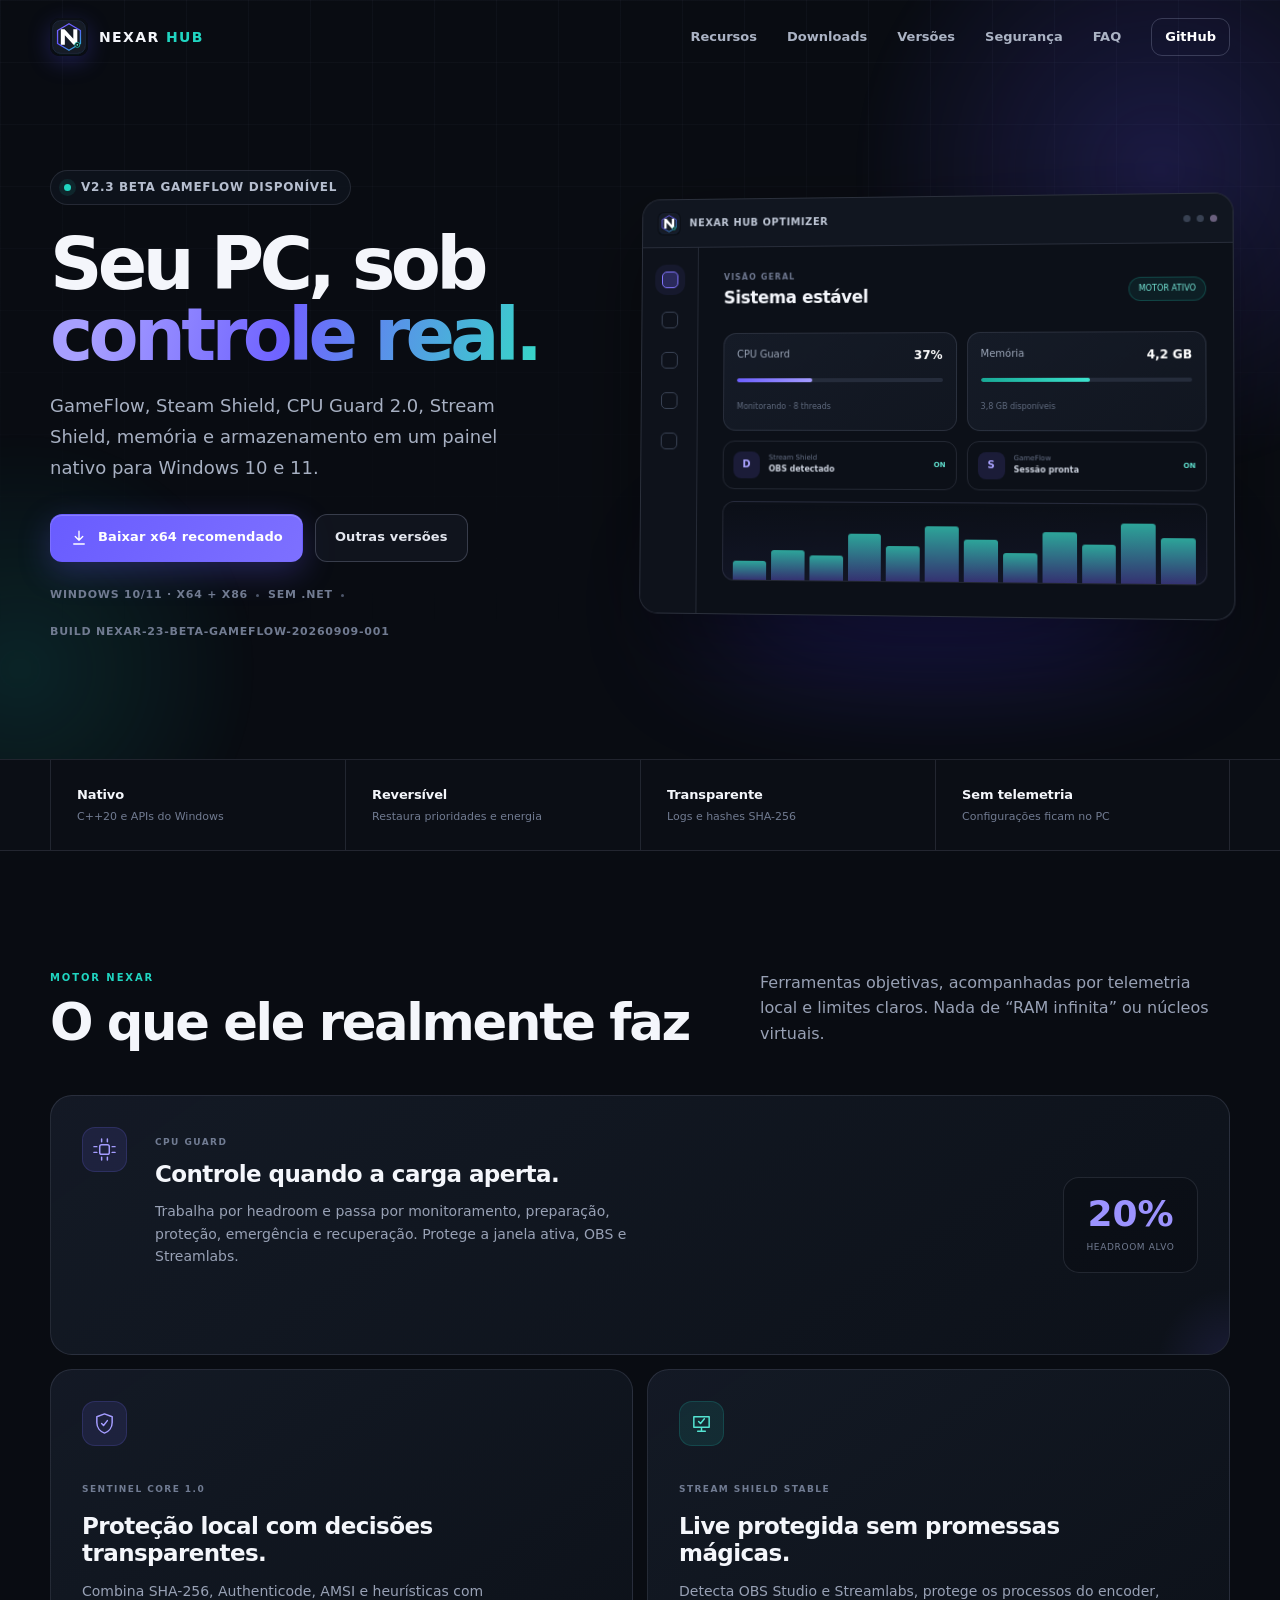
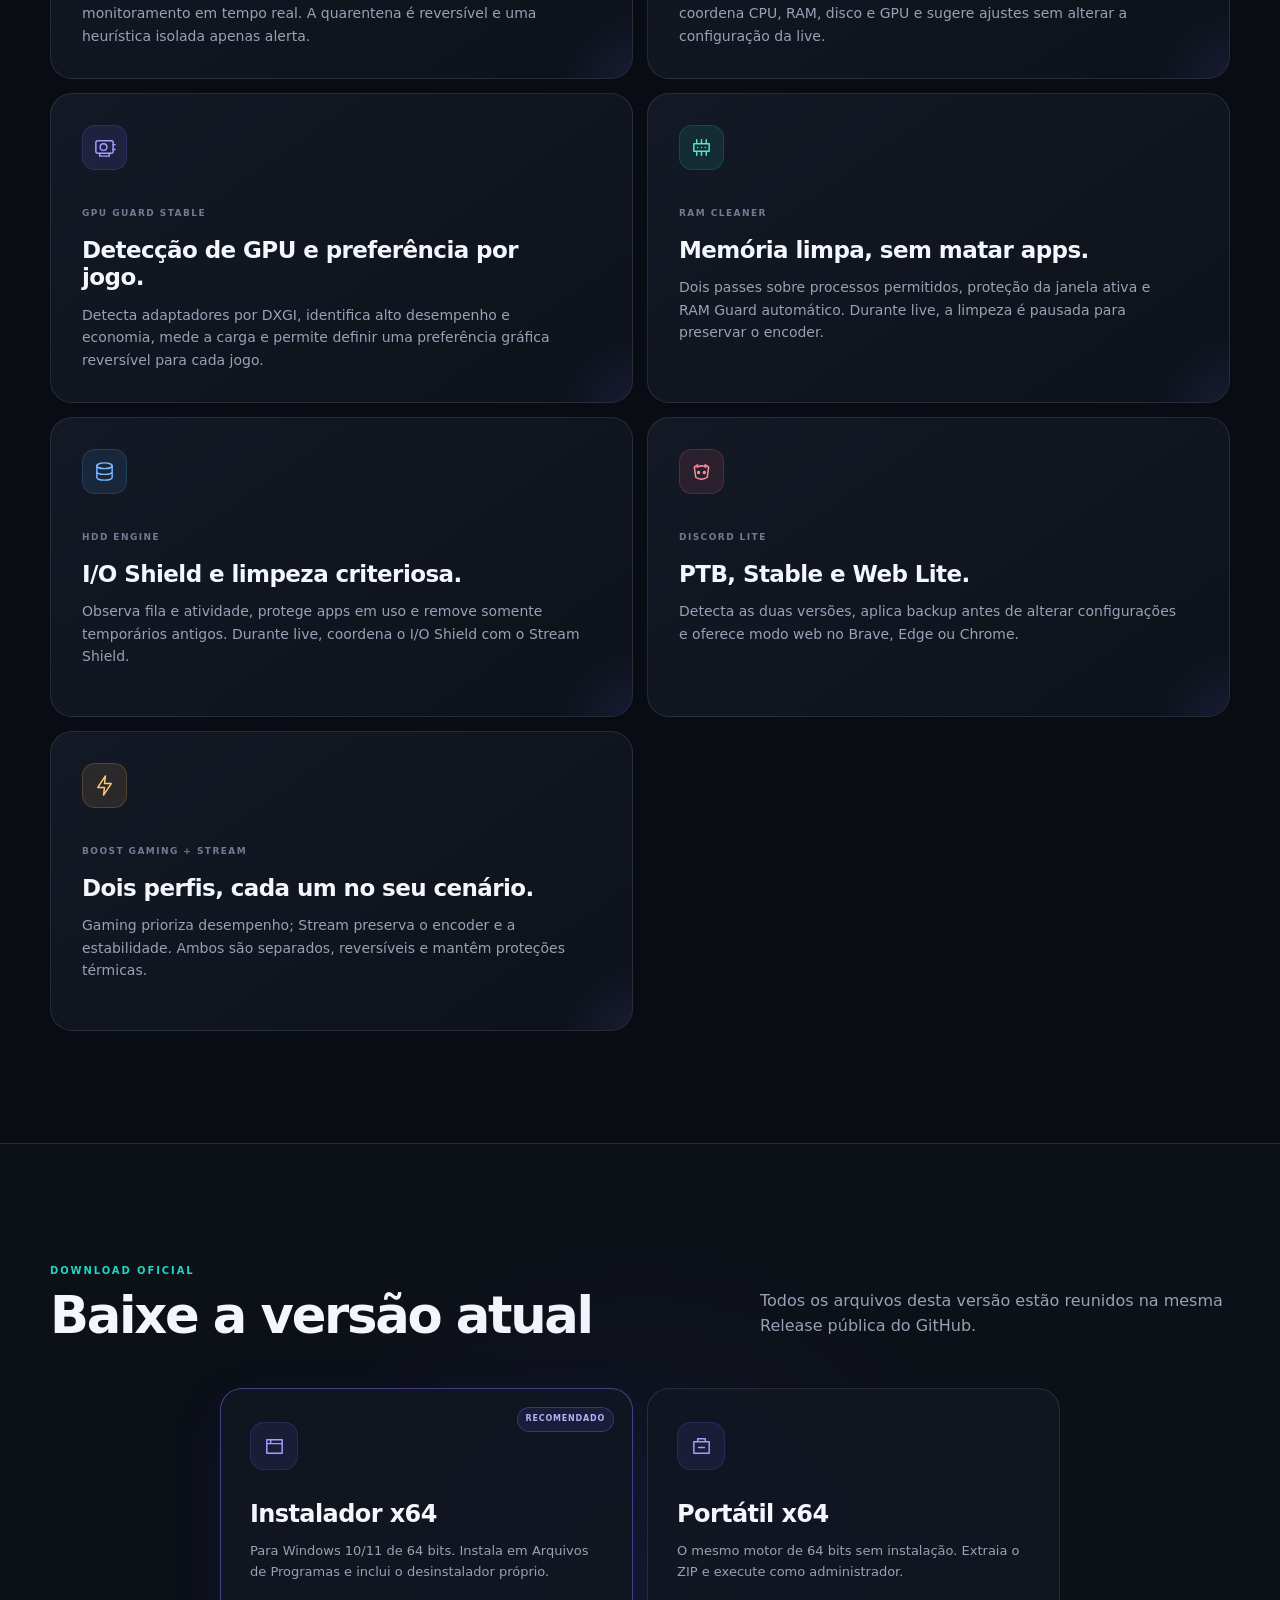
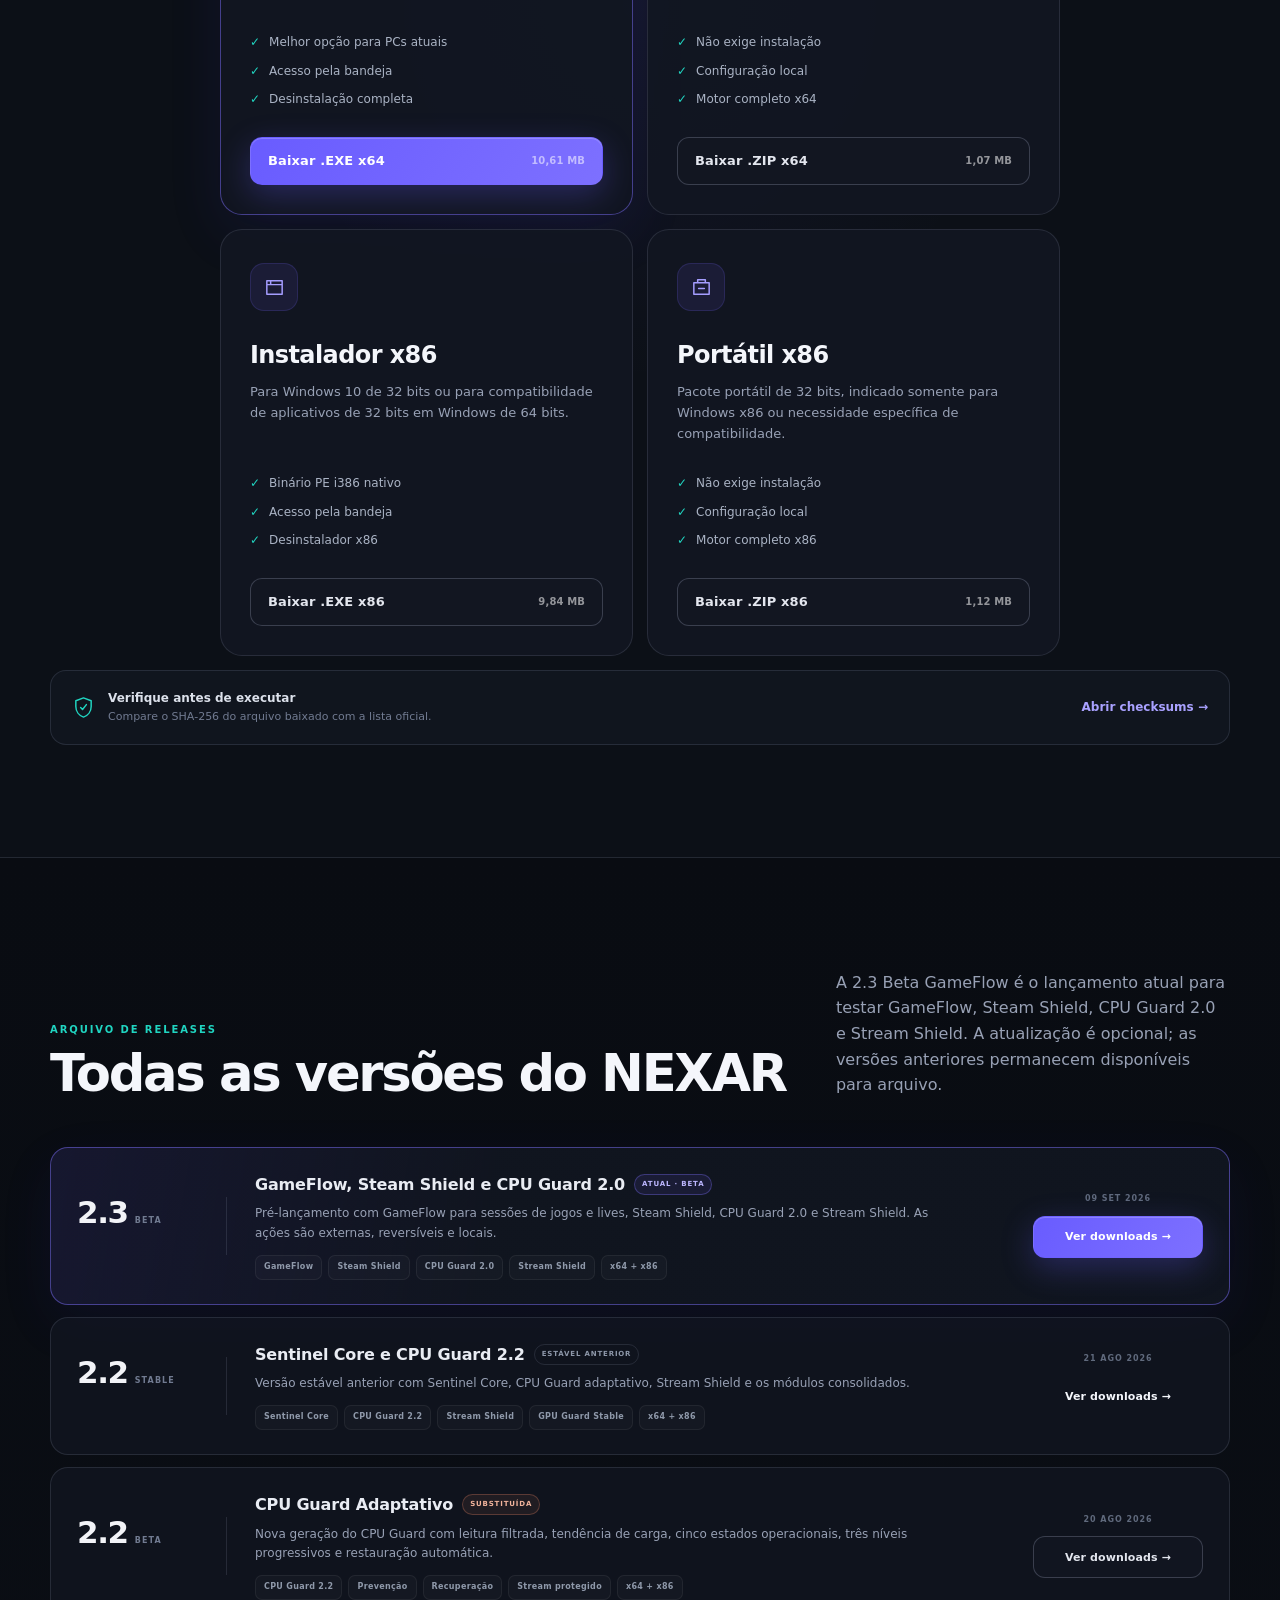
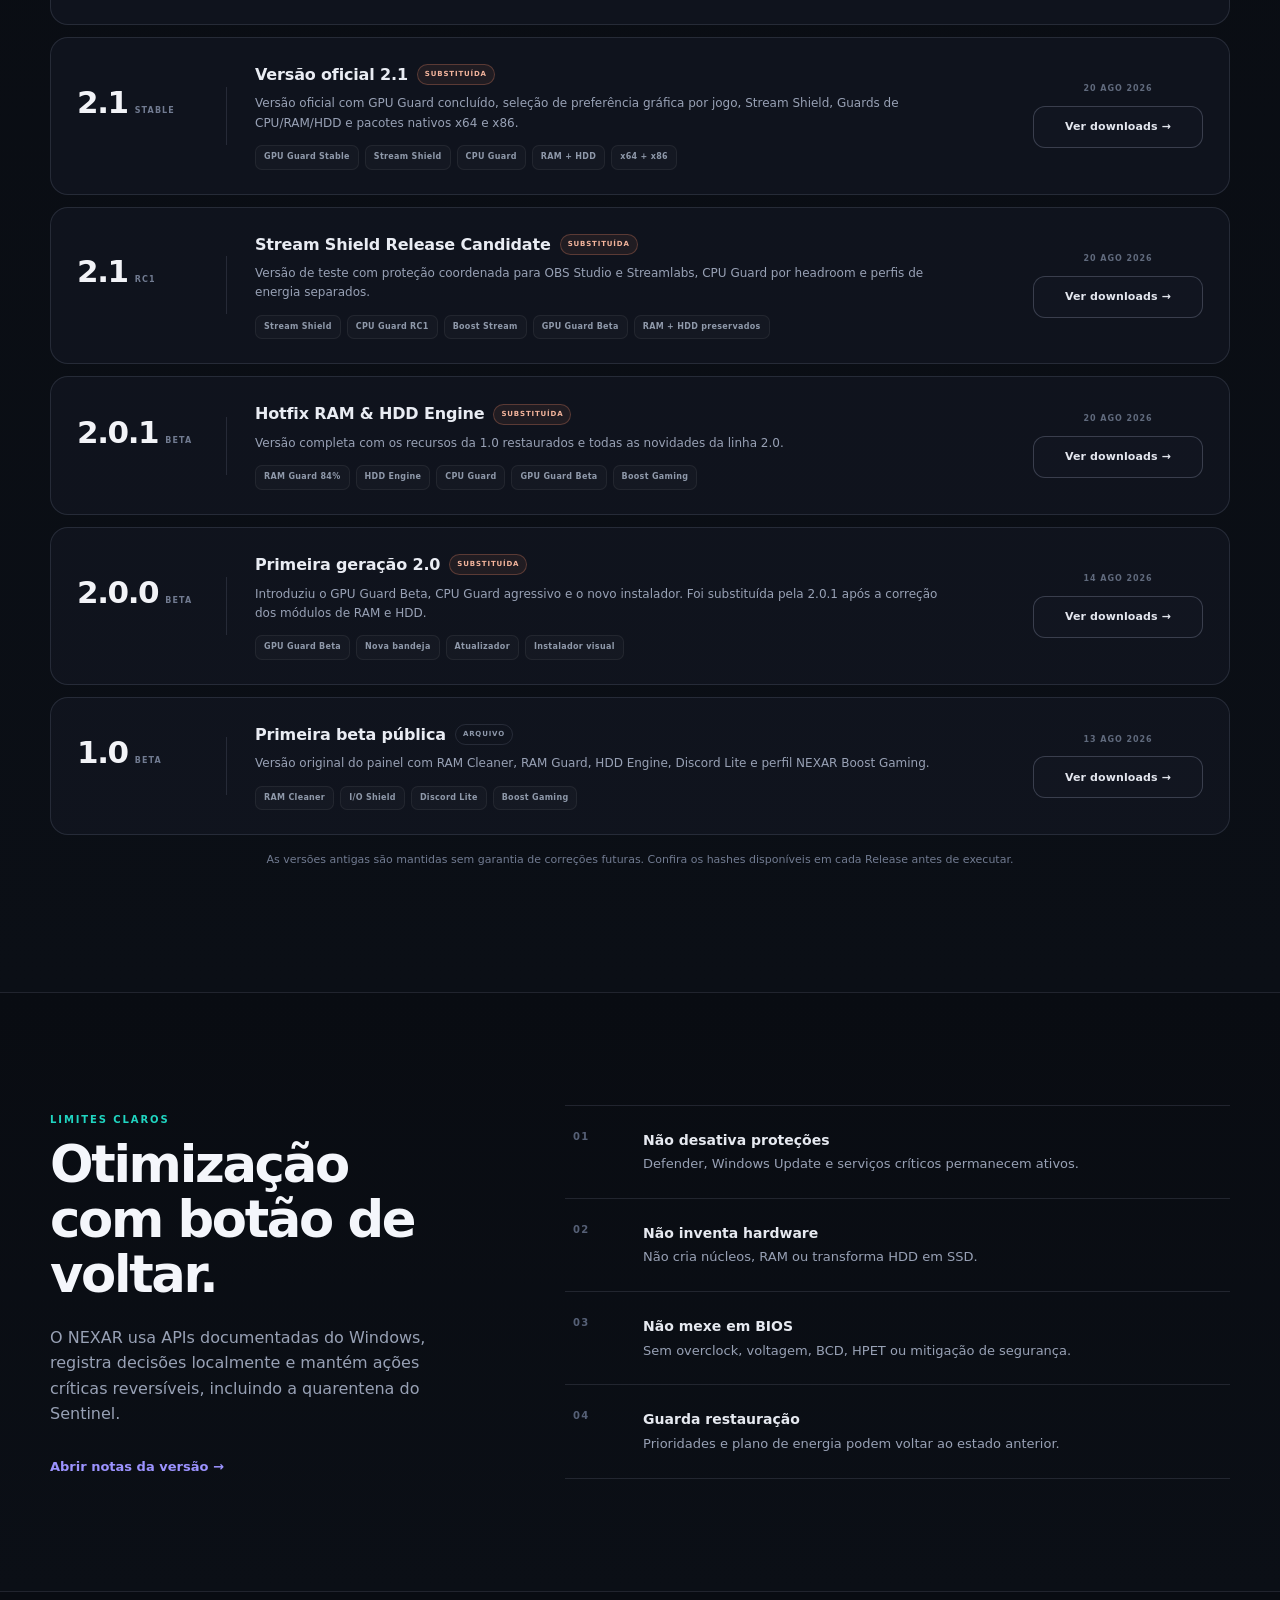
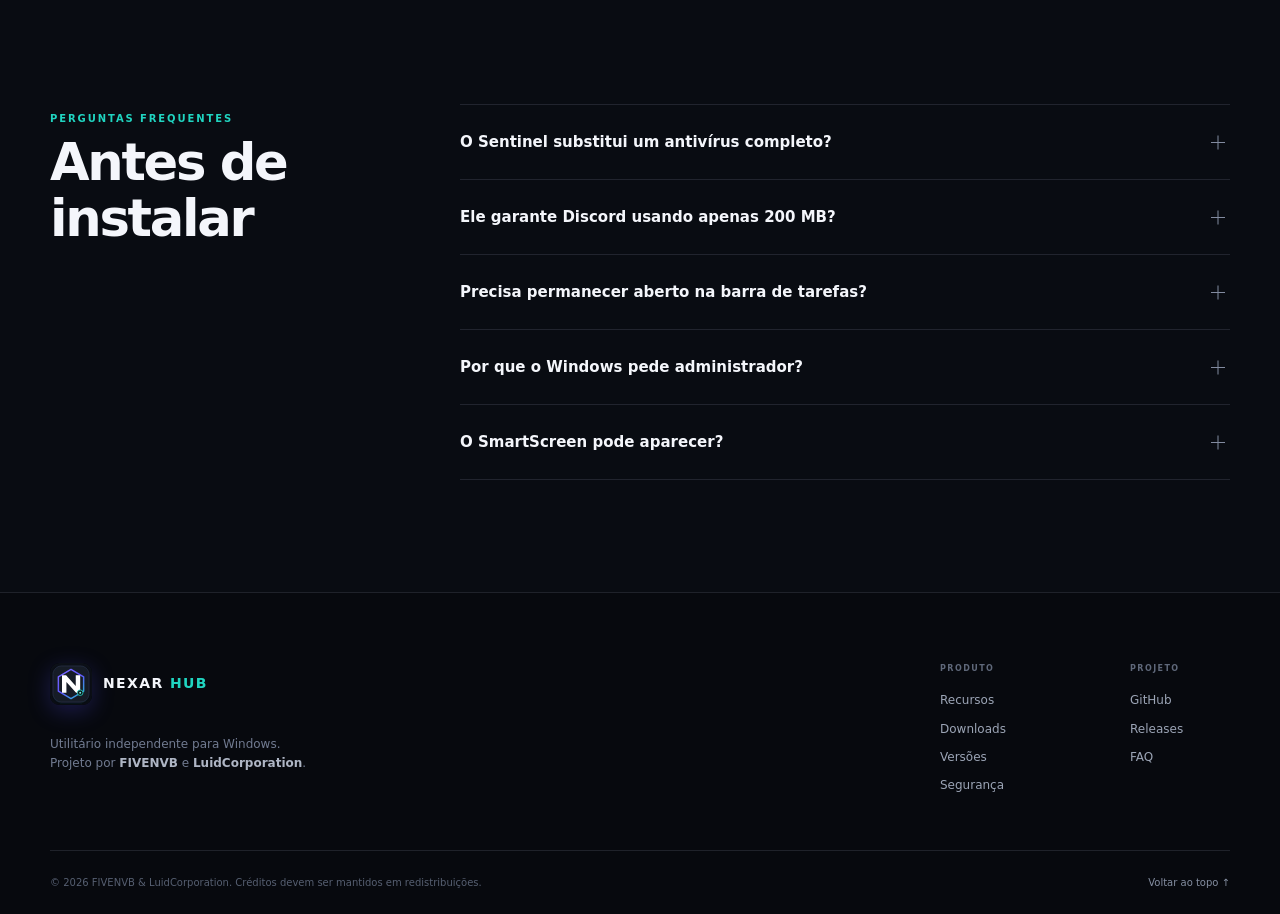
==== commit 7798ba30: "Update index.html with version 2.2 release information Added details for version 2.2 including featu" ====
--- a/index.html
+++ b/index.html
@@ -237,6 +237,11 @@
           </article>
 
           <article class="version-row reveal">
+            <div class="version-release"><strong class="version-number">2.2</strong><span class="version-channel">STABLE</span></div>
+            <div class="version-details"><div class="version-heading"><h3>Sentinel Core e CPU Guard 2.2</h3><span class="version-status">ESTÁVEL ANTERIOR</span></div><p>Versão estável anterior com Sentinel Core, CPU Guard adaptativo, Stream Shield e os módulos consolidados.</p><div class="version-tags"><span>Sentinel Core</span><span>CPU Guard 2.2</span><span>Stream Shield</span><span>GPU Guard Stable</span><span>x64 + x86</span></div></div>
+            <div class="version-actions"><span class="version-date">21 AGO 2026</span><a class="button button-secondary version-button" href="https://github.com/luidcorporation-ofc/nexar-hub-optimizer/releases/tag/v2.2.0" target="_blank" rel="noreferrer" aria-label="Abrir downloads da versão 2.2 Stable">Ver downloads →</a></div>
+          </article>
+          <article class="version-row reveal">
             <div class="version-release">
               <strong class="version-number">2.2</strong>
               <span class="version-channel">BETA</span>
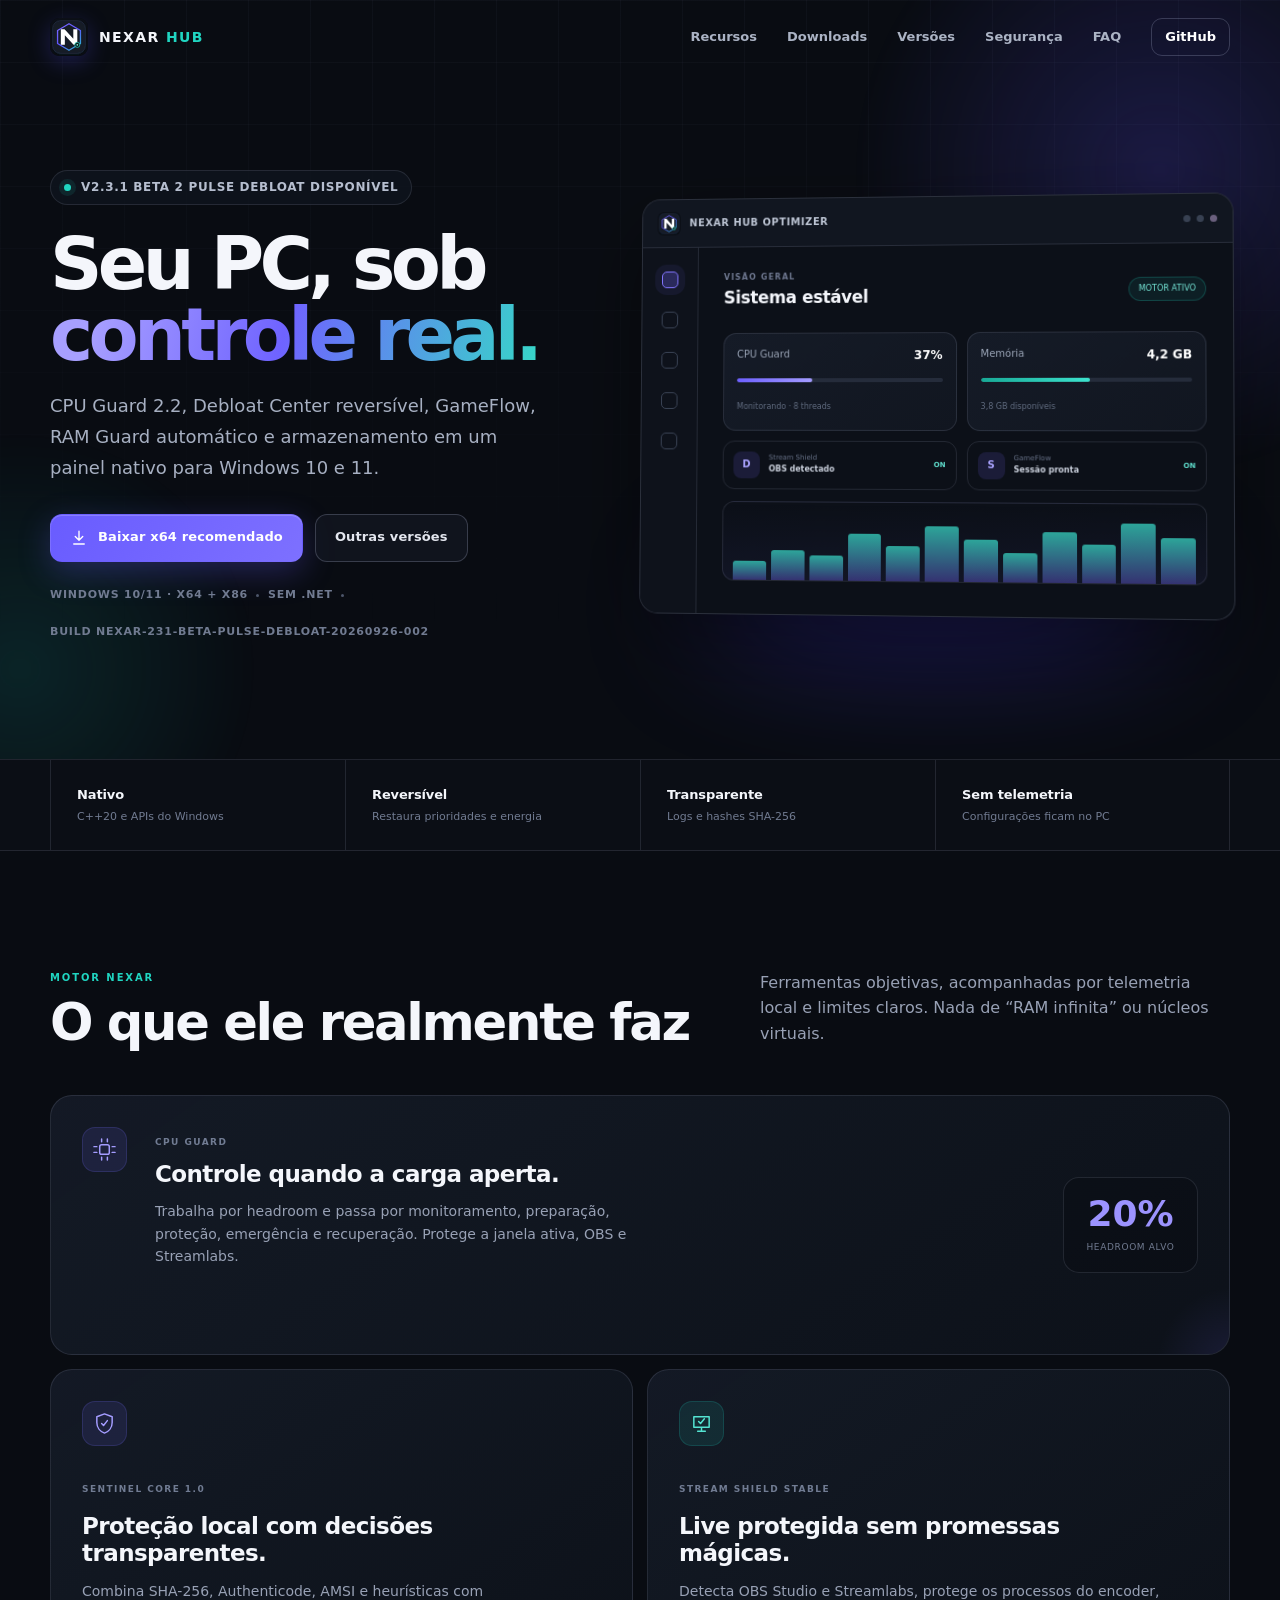
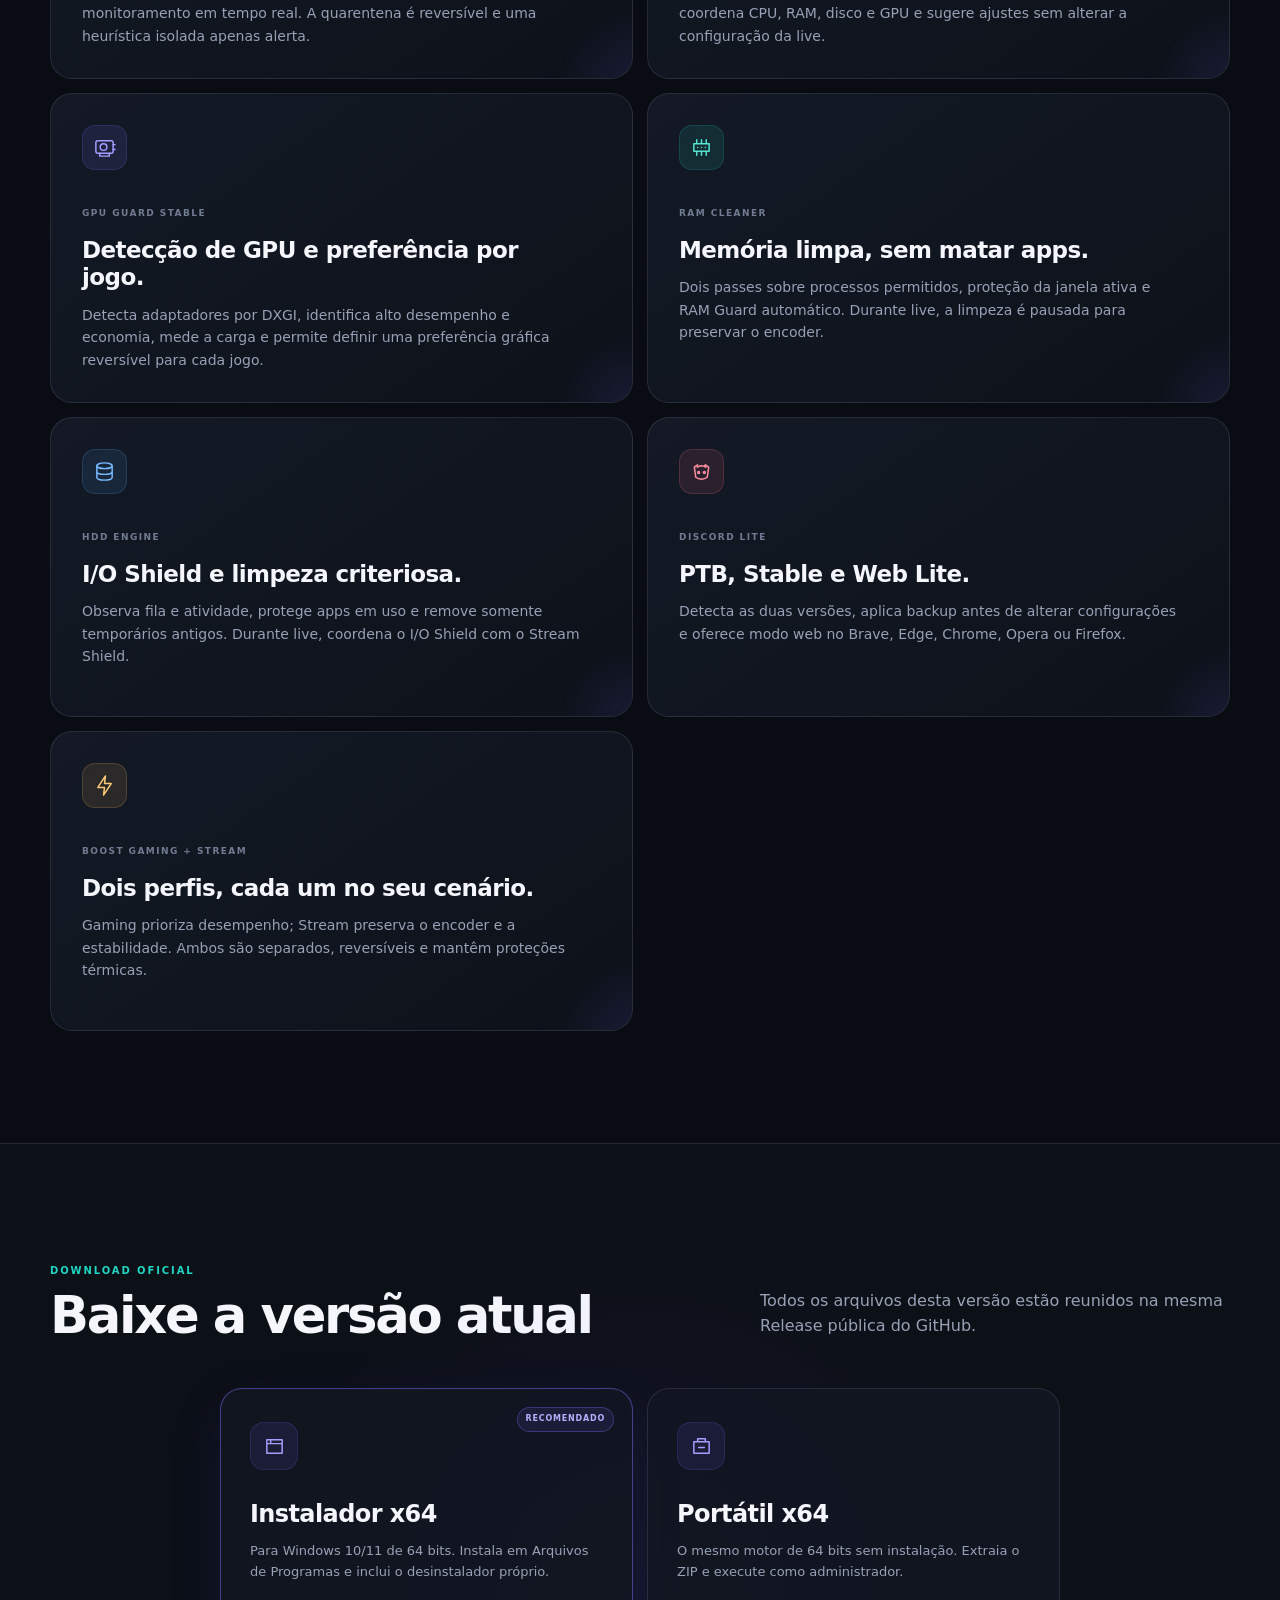
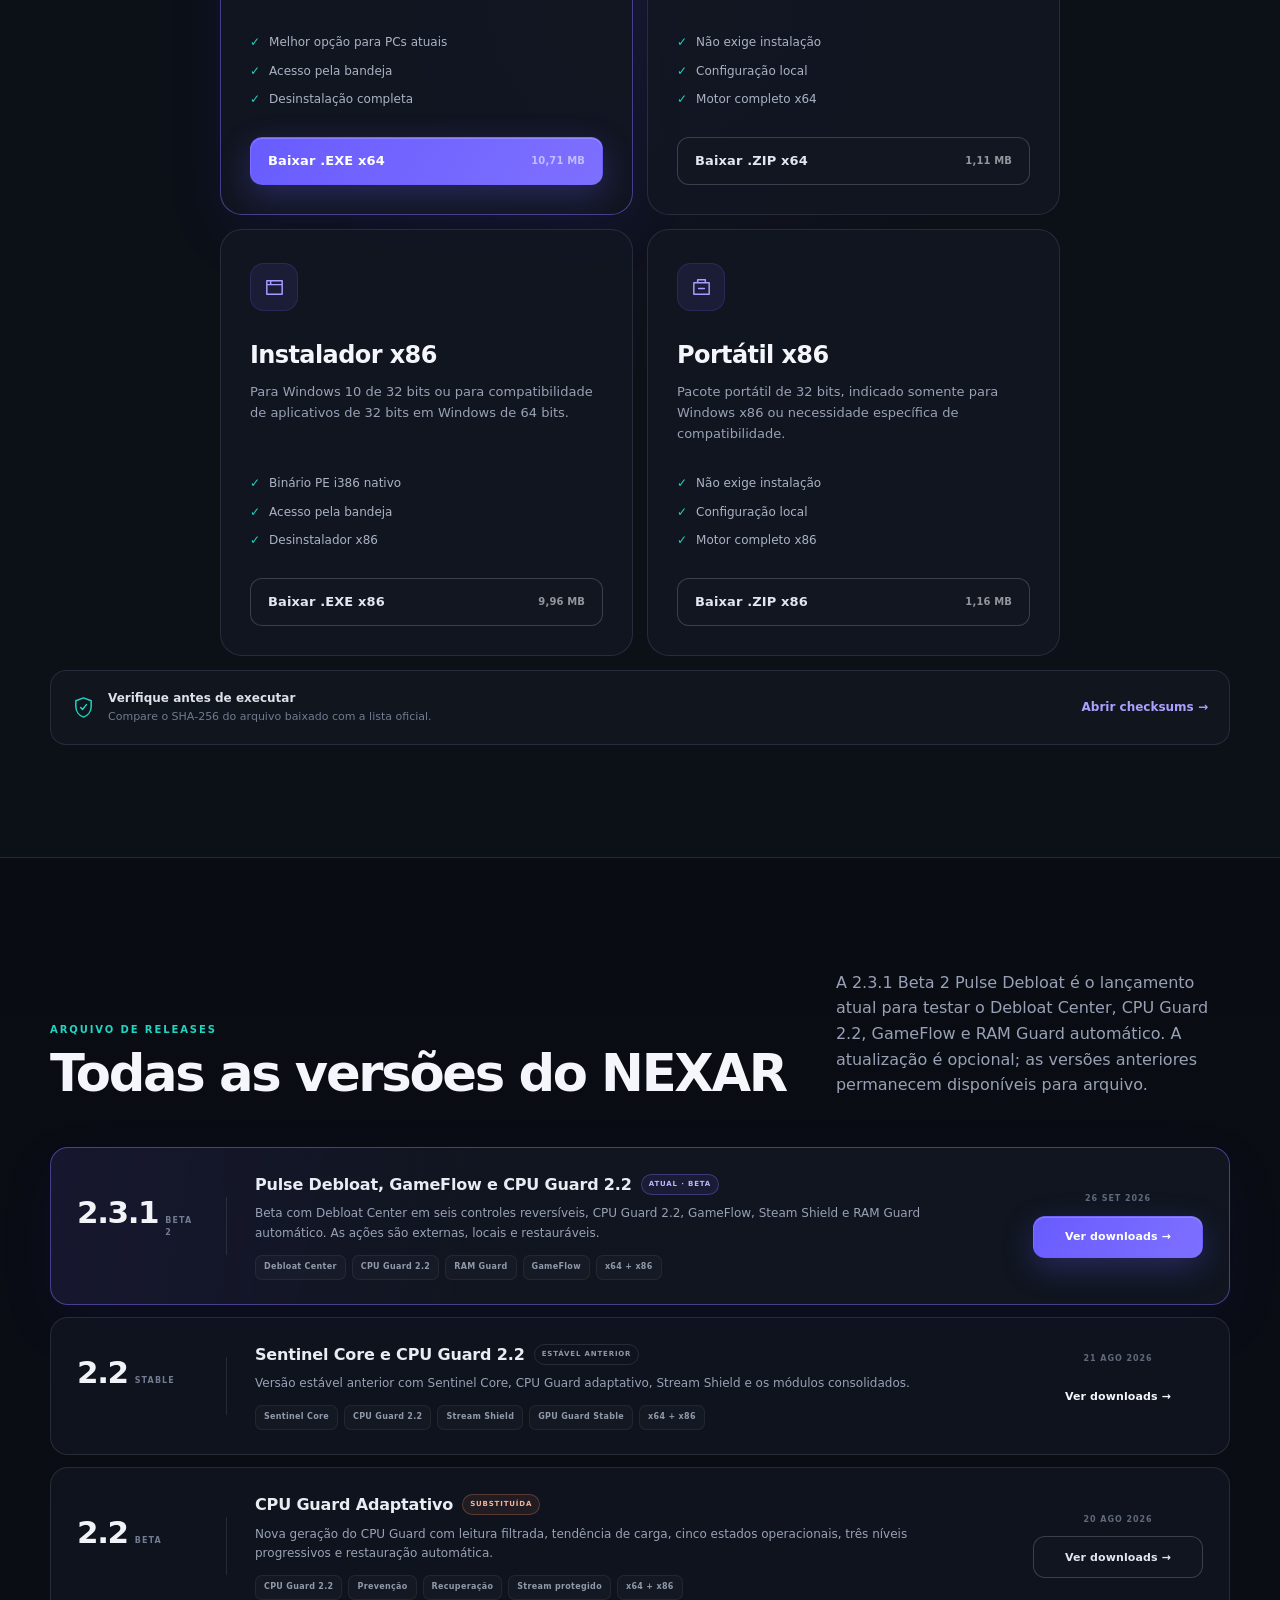
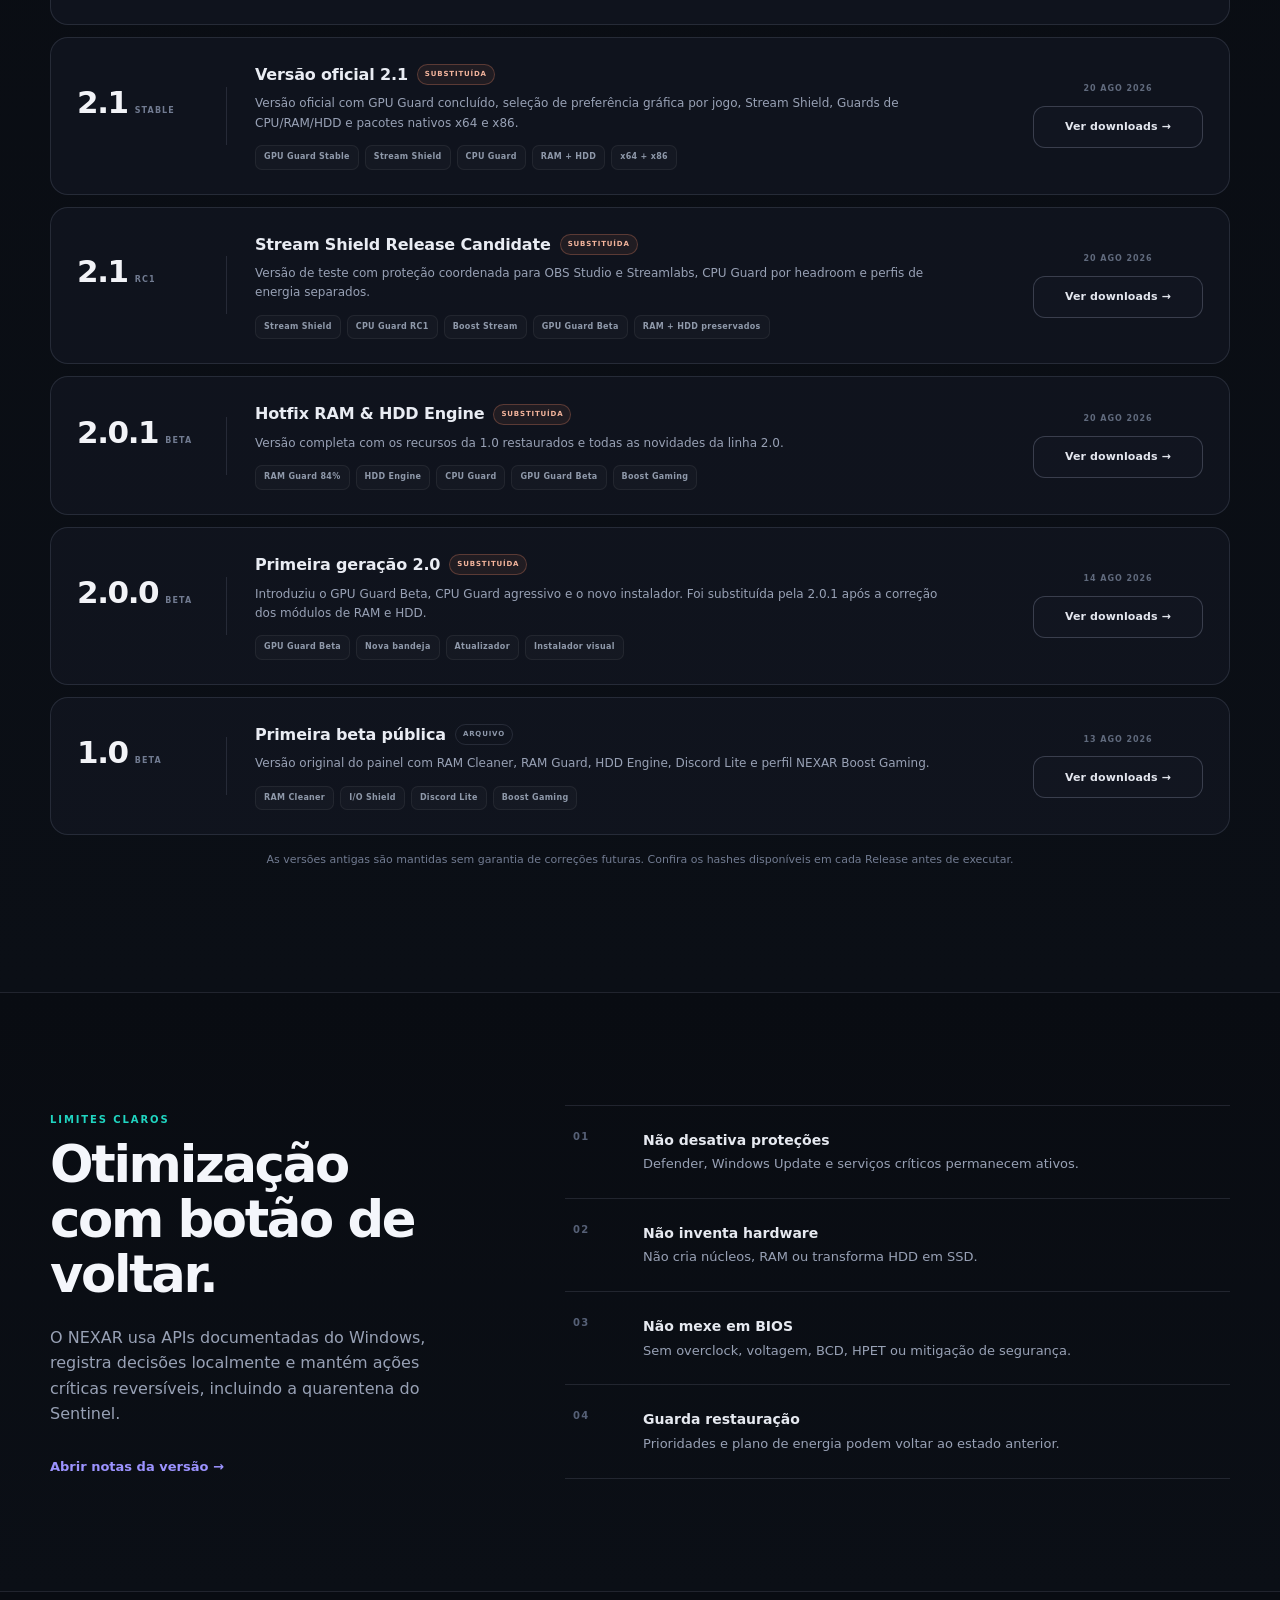
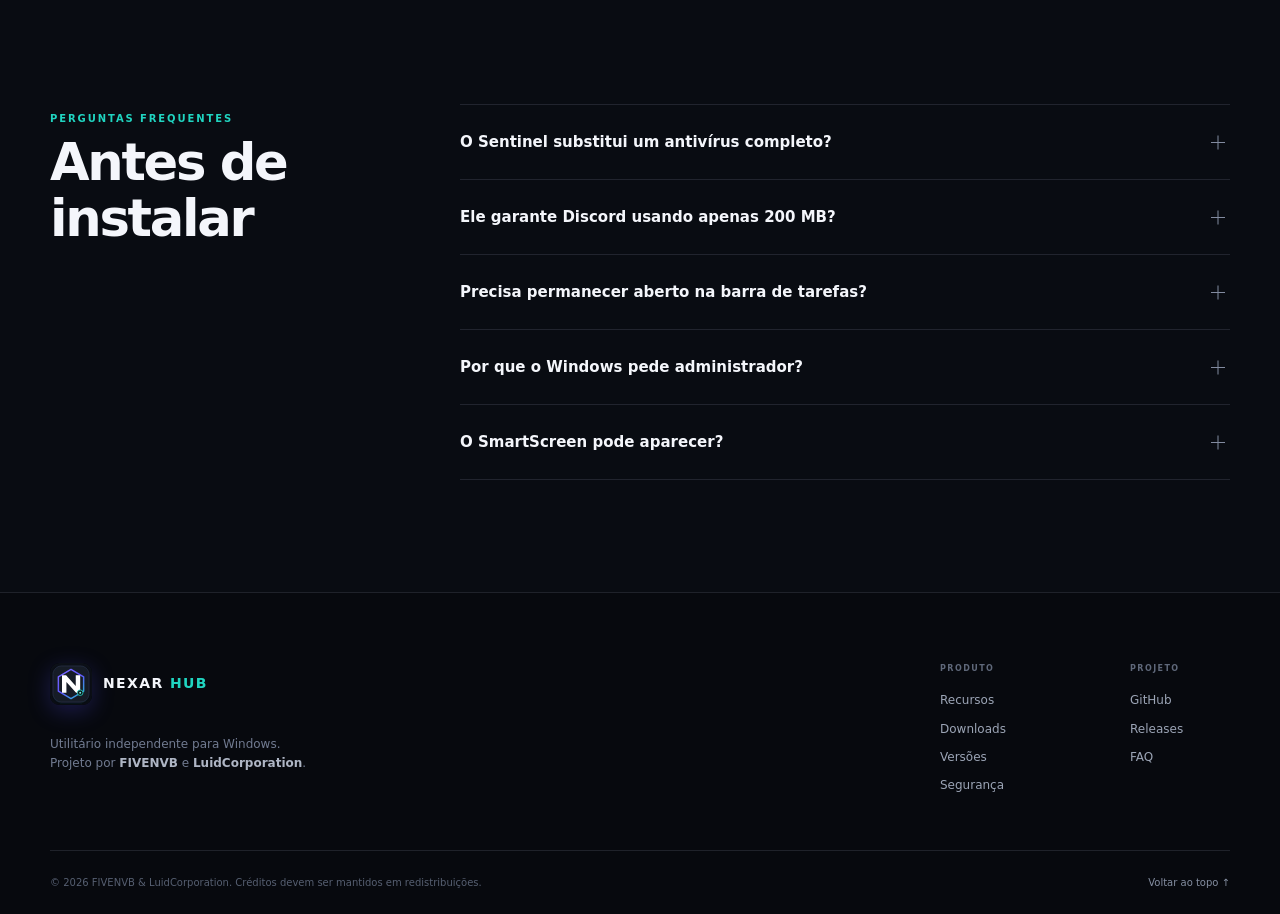
==== commit c4528239: "site: anunciar NEXAR 2.3.1 Beta 2 Pulse Debloat" ====
--- a/index.html
+++ b/index.html
@@ -4,11 +4,11 @@
   <meta charset="utf-8">
   <meta name="viewport" content="width=device-width, initial-scale=1">
   <meta name="theme-color" content="#0a0d14">
-  <meta name="description" content="NEXAR HUB OPTIMIZER 2.3 Beta GameFlow: GameFlow, Steam Shield, CPU Guard 2.0 e Stream Shield para Windows 10 e 11, em x64 e x86.">
+  <meta name="description" content="NEXAR HUB OPTIMIZER 2.3.1 Beta 2 Pulse Debloat: CPU Guard 2.2, Debloat Center reversível, GameFlow e RAM Guard automático para Windows 10 e 11, em x64 e x86.">
   <meta property="og:title" content="NEXAR HUB OPTIMIZER">
-  <meta property="og:description" content="GameFlow, Steam Shield, CPU Guard 2.0 e Stream Shield para jogos, transmissões e uso diário no Windows.">
+  <meta property="og:description" content="CPU Guard 2.2, Debloat Center reversível, GameFlow e RAM Guard automático para jogos, transmissões e uso diário no Windows.">
   <meta property="og:type" content="website">
-  <title>NEXAR HUB OPTIMIZER 2.3 — Controle real. Sem promessas falsas.</title>
+  <title>NEXAR HUB OPTIMIZER 2.3.1 Beta 2 — Controle reversível.</title>
   <link rel="icon" href="assets/nexar-logo.svg" type="image/svg+xml">
   <link rel="manifest" href="site.webmanifest">
   <link rel="stylesheet" href="styles.css">
@@ -46,12 +46,12 @@
 
       <div class="shell hero-layout">
         <div class="hero-copy reveal">
-          <div class="eyebrow"><span class="pulse-dot"></span> v2.3 Beta GameFlow disponível</div>
+          <div class="eyebrow"><span class="pulse-dot"></span> v2.3.1 Beta 2 Pulse Debloat disponível</div>
           <h1>Seu PC, sob<br><span>controle real.</span></h1>
-          <p class="hero-lead">GameFlow, Steam Shield, CPU Guard 2.0, Stream Shield, memória e armazenamento em um painel nativo para Windows 10 e 11.</p>
+          <p class="hero-lead">CPU Guard 2.2, Debloat Center reversível, GameFlow, RAM Guard automático e armazenamento em um painel nativo para Windows 10 e 11.</p>
 
           <div class="hero-actions">
-            <a class="button button-primary" href="https://github.com/luidcorporation-ofc/nexar-hub-optimizer/releases/download/v2.3.0-beta.1/NEXAR_Hub_Optimizer_v2.3_BETA_GAMEFLOW_Setup_x64.exe">
+            <a class="button button-primary" href="https://github.com/luidcorporation-ofc/nexar-hub-optimizer/releases/download/v2.3.1-beta.2/NEXAR_Hub_Optimizer_v2.3.1_BETA_PULSE_DEBLOAT_Setup_x64.exe">
               <svg viewBox="0 0 24 24" aria-hidden="true"><path d="M12 3v12m0 0 5-5m-5 5-5-5M5 20h14"/></svg>
               Baixar x64 recomendado
             </a>
@@ -61,7 +61,7 @@
           <div class="hero-meta" aria-label="Informações da versão">
             <span>Windows 10/11 · x64 + x86</span>
             <span>Sem .NET</span>
-            <span>Build NEXAR-23-BETA-GAMEFLOW-20260909-001</span>
+            <span>Build NEXAR-231-BETA-PULSE-DEBLOAT-20260926-002</span>
           </div>
         </div>
 
@@ -151,7 +151,7 @@
 
           <article class="feature-card reveal">
             <div class="feature-icon coral"><svg viewBox="0 0 24 24" aria-hidden="true"><path d="M7.5 7.5A12 12 0 0 1 12 6c1.6 0 3.1.3 4.5 1.5M6 18c2 1.5 4 2 6 2s4-.5 6-2l1.5-10.5L16 5l-1 2M8 5 4.5 7.5 6 18"/><circle cx="9" cy="13" r="1"/><circle cx="15" cy="13" r="1"/></svg></div>
-            <span>DISCORD LITE</span><h3>PTB, Stable e Web Lite.</h3><p>Detecta as duas versões, aplica backup antes de alterar configurações e oferece modo web no Brave, Edge ou Chrome.</p>
+            <span>DISCORD LITE</span><h3>PTB, Stable e Web Lite.</h3><p>Detecta as duas versões, aplica backup antes de alterar configurações e oferece modo web no Brave, Edge, Chrome, Opera ou Firefox.</p>
           </article>
 
           <article class="feature-card reveal">
@@ -177,7 +177,7 @@
             <h3>Instalador x64</h3>
             <p>Para Windows 10/11 de 64 bits. Instala em Arquivos de Programas e inclui o desinstalador próprio.</p>
             <ul><li>Melhor opção para PCs atuais</li><li>Acesso pela bandeja</li><li>Desinstalação completa</li></ul>
-            <a class="button button-primary button-wide" href="https://github.com/luidcorporation-ofc/nexar-hub-optimizer/releases/download/v2.3.0-beta.1/NEXAR_Hub_Optimizer_v2.3_BETA_GAMEFLOW_Setup_x64.exe">Baixar .EXE x64 <span>10,61 MB</span></a>
+            <a class="button button-primary button-wide" href="https://github.com/luidcorporation-ofc/nexar-hub-optimizer/releases/download/v2.3.1-beta.2/NEXAR_Hub_Optimizer_v2.3.1_BETA_PULSE_DEBLOAT_Setup_x64.exe">Baixar .EXE x64 <span>10,71 MB</span></a>
           </article>
 
           <article class="download-card reveal">
@@ -185,7 +185,7 @@
             <h3>Portátil x64</h3>
             <p>O mesmo motor de 64 bits sem instalação. Extraia o ZIP e execute como administrador.</p>
             <ul><li>Não exige instalação</li><li>Configuração local</li><li>Motor completo x64</li></ul>
-            <a class="button button-ghost button-wide" href="https://github.com/luidcorporation-ofc/nexar-hub-optimizer/releases/download/v2.3.0-beta.1/NEXAR_Hub_Optimizer_v2.3_BETA_GAMEFLOW_Portable_x64.zip">Baixar .ZIP x64 <span>1,07 MB</span></a>
+            <a class="button button-ghost button-wide" href="https://github.com/luidcorporation-ofc/nexar-hub-optimizer/releases/download/v2.3.1-beta.2/NEXAR_Hub_Optimizer_v2.3.1_BETA_PULSE_DEBLOAT_Portable_x64.zip">Baixar .ZIP x64 <span>1,11 MB</span></a>
           </article>
 
           <article class="download-card reveal">
@@ -193,7 +193,7 @@
             <h3>Instalador x86</h3>
             <p>Para Windows 10 de 32 bits ou para compatibilidade de aplicativos de 32 bits em Windows de 64 bits.</p>
             <ul><li>Binário PE i386 nativo</li><li>Acesso pela bandeja</li><li>Desinstalador x86</li></ul>
-            <a class="button button-ghost button-wide" href="https://github.com/luidcorporation-ofc/nexar-hub-optimizer/releases/download/v2.3.0-beta.1/NEXAR_Hub_Optimizer_v2.3_BETA_GAMEFLOW_Setup_x86.exe">Baixar .EXE x86 <span>9,84 MB</span></a>
+            <a class="button button-ghost button-wide" href="https://github.com/luidcorporation-ofc/nexar-hub-optimizer/releases/download/v2.3.1-beta.2/NEXAR_Hub_Optimizer_v2.3.1_BETA_PULSE_DEBLOAT_Setup_x86.exe">Baixar .EXE x86 <span>9,96 MB</span></a>
           </article>
 
           <article class="download-card reveal">
@@ -201,13 +201,13 @@
             <h3>Portátil x86</h3>
             <p>Pacote portátil de 32 bits, indicado somente para Windows x86 ou necessidade específica de compatibilidade.</p>
             <ul><li>Não exige instalação</li><li>Configuração local</li><li>Motor completo x86</li></ul>
-            <a class="button button-ghost button-wide" href="https://github.com/luidcorporation-ofc/nexar-hub-optimizer/releases/download/v2.3.0-beta.1/NEXAR_Hub_Optimizer_v2.3_BETA_GAMEFLOW_Portable_x86.zip">Baixar .ZIP x86 <span>1,12 MB</span></a>
+            <a class="button button-ghost button-wide" href="https://github.com/luidcorporation-ofc/nexar-hub-optimizer/releases/download/v2.3.1-beta.2/NEXAR_Hub_Optimizer_v2.3.1_BETA_PULSE_DEBLOAT_Portable_x86.zip">Baixar .ZIP x86 <span>1,16 MB</span></a>
           </article>
         </div>
 
         <div class="checksum-bar reveal">
           <div><svg viewBox="0 0 24 24" aria-hidden="true"><path d="m9 12 2 2 4-5"/><path d="M12 2 4 5v6c0 5.2 3.4 9.5 8 11 4.6-1.5 8-5.8 8-11V5z"/></svg><span><b>Verifique antes de executar</b>Compare o SHA-256 do arquivo baixado com a lista oficial.</span></div>
-          <a href="https://github.com/luidcorporation-ofc/nexar-hub-optimizer/releases/download/v2.3.0-beta.1/SHA256SUMS.txt">Abrir checksums →</a>
+          <a href="https://github.com/luidcorporation-ofc/nexar-hub-optimizer/releases/download/v2.3.1-beta.2/SHA256SUMS.txt">Abrir checksums →</a>
         </div>
       </div>
     </section>
@@ -216,23 +216,23 @@
       <div class="shell">
         <div class="section-heading reveal">
           <div><span class="kicker">ARQUIVO DE RELEASES</span><h2>Todas as versões do NEXAR</h2></div>
-          <p>A 2.3 Beta GameFlow é o lançamento atual para testar GameFlow, Steam Shield, CPU Guard 2.0 e Stream Shield. A atualização é opcional; as versões anteriores permanecem disponíveis para arquivo.</p>
+          <p>A 2.3.1 Beta 2 Pulse Debloat é o lançamento atual para testar o Debloat Center, CPU Guard 2.2, GameFlow e RAM Guard automático. A atualização é opcional; as versões anteriores permanecem disponíveis para arquivo.</p>
         </div>
 
         <div class="version-list">
           <article class="version-row version-current reveal">
             <div class="version-release">
-              <strong class="version-number">2.3</strong>
-              <span class="version-channel">BETA</span>
-            </div>
-            <div class="version-details">
-              <div class="version-heading"><h3>GameFlow, Steam Shield e CPU Guard 2.0</h3><span class="version-status status-current">ATUAL · BETA</span></div>
-              <p>Pré-lançamento com GameFlow para sessões de jogos e lives, Steam Shield, CPU Guard 2.0 e Stream Shield. As ações são externas, reversíveis e locais.</p>
-              <div class="version-tags"><span>GameFlow</span><span>Steam Shield</span><span>CPU Guard 2.0</span><span>Stream Shield</span><span>x64 + x86</span></div>
-            </div>
-            <div class="version-actions">
-              <span class="version-date">09 SET 2026</span>
-              <a class="button button-primary version-button" href="https://github.com/luidcorporation-ofc/nexar-hub-optimizer/releases/tag/v2.3.0-beta.1" target="_blank" rel="noreferrer" aria-label="Abrir downloads da versão 2.3 Beta GameFlow">Ver downloads →</a>
+              <strong class="version-number">2.3.1</strong>
+              <span class="version-channel">BETA 2</span>
+            </div>
+            <div class="version-details">
+              <div class="version-heading"><h3>Pulse Debloat, GameFlow e CPU Guard 2.2</h3><span class="version-status status-current">ATUAL · BETA</span></div>
+              <p>Beta com Debloat Center em seis controles reversíveis, CPU Guard 2.2, GameFlow, Steam Shield e RAM Guard automático. As ações são externas, locais e restauráveis.</p>
+              <div class="version-tags"><span>Debloat Center</span><span>CPU Guard 2.2</span><span>RAM Guard</span><span>GameFlow</span><span>x64 + x86</span></div>
+            </div>
+            <div class="version-actions">
+              <span class="version-date">26 SET 2026</span>
+              <a class="button button-primary version-button" href="https://github.com/luidcorporation-ofc/nexar-hub-optimizer/releases/tag/v2.3.1-beta.2" target="_blank" rel="noreferrer" aria-label="Abrir downloads da versão 2.3.1 Beta 2 Pulse Debloat">Ver downloads →</a>
             </div>
           </article>
 
@@ -348,7 +348,7 @@
           <span class="kicker">LIMITES CLAROS</span>
           <h2>Otimização com botão de voltar.</h2>
           <p>O NEXAR usa APIs documentadas do Windows, registra decisões localmente e mantém ações críticas reversíveis, incluindo a quarentena do Sentinel.</p>
-          <a class="text-link" href="https://github.com/luidcorporation-ofc/nexar-hub-optimizer/releases/tag/v2.3.0-beta.1">Abrir notas da versão →</a>
+          <a class="text-link" href="https://github.com/luidcorporation-ofc/nexar-hub-optimizer/releases/tag/v2.3.1-beta.2">Abrir notas da versão →</a>
         </div>
         <div class="safety-list reveal">
           <div><span>01</span><p><b>Não desativa proteções</b>Defender, Windows Update e serviços críticos permanecem ativos.</p></div>
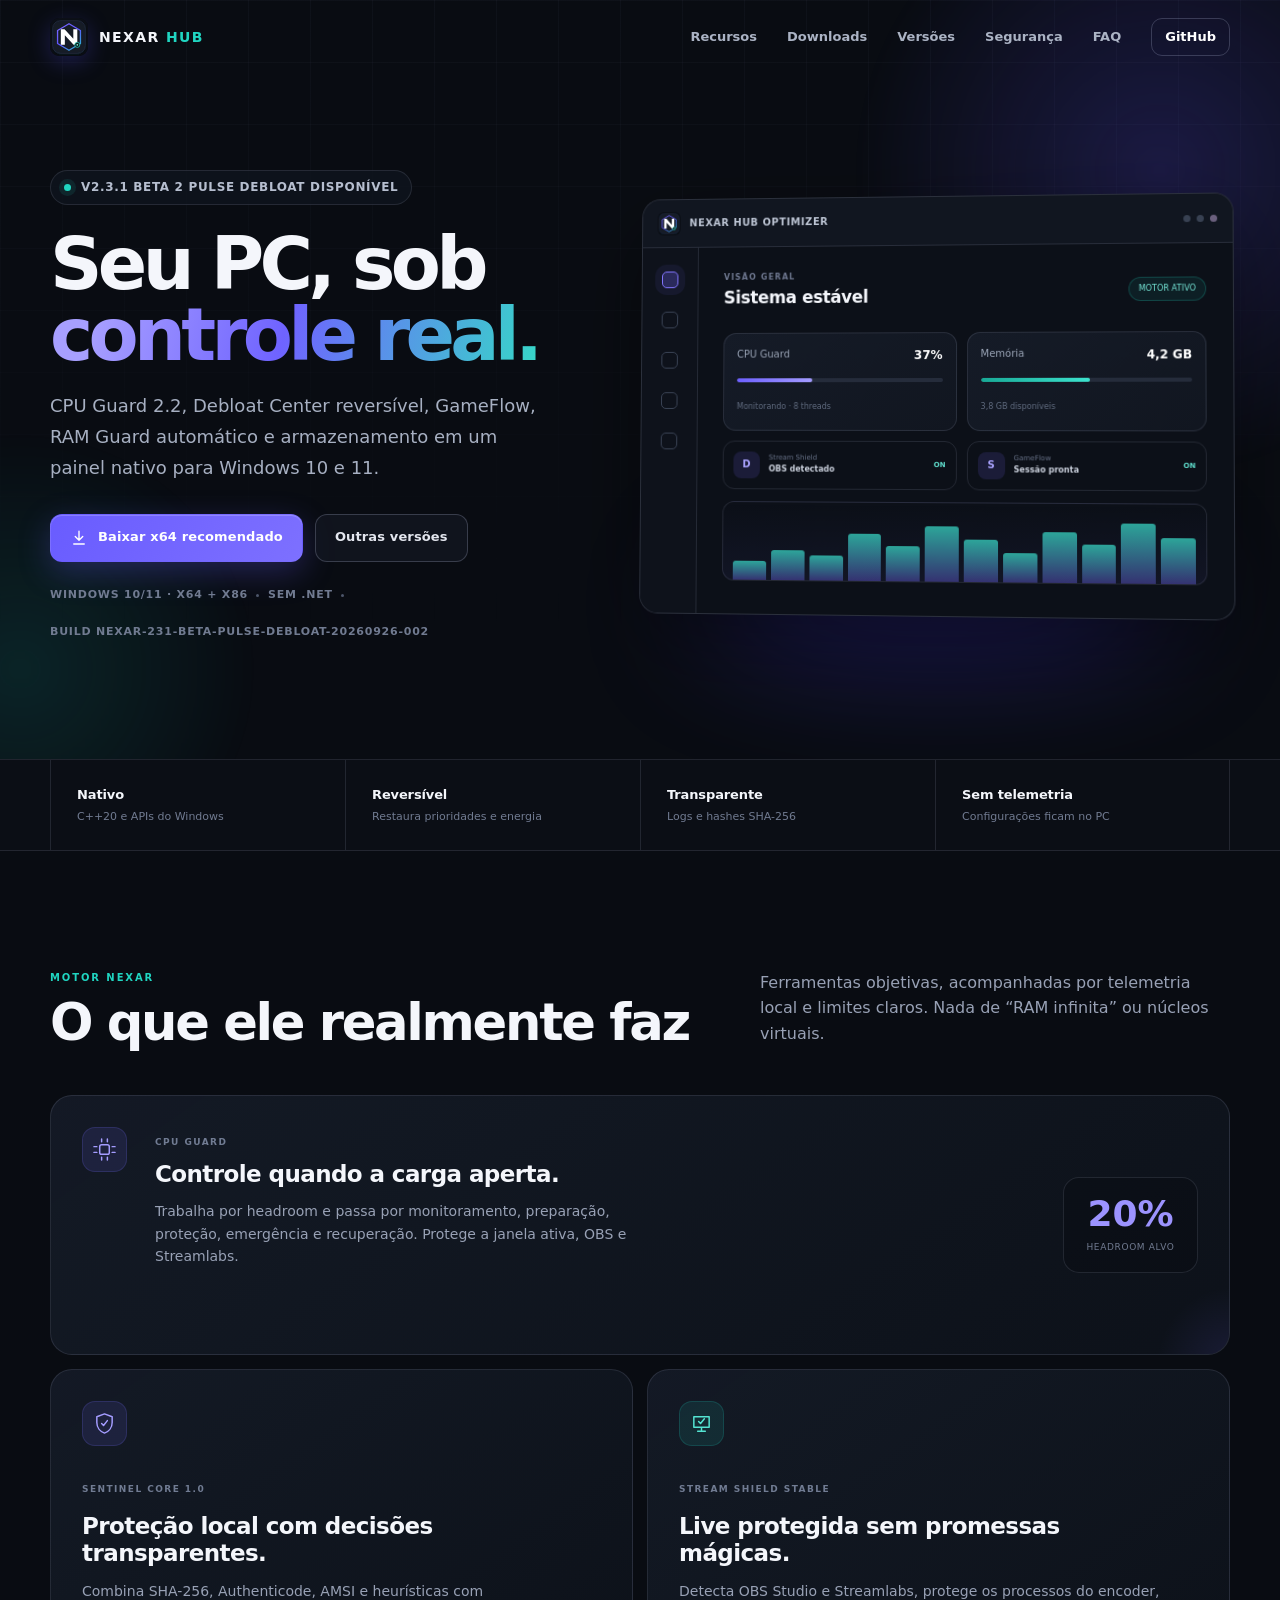
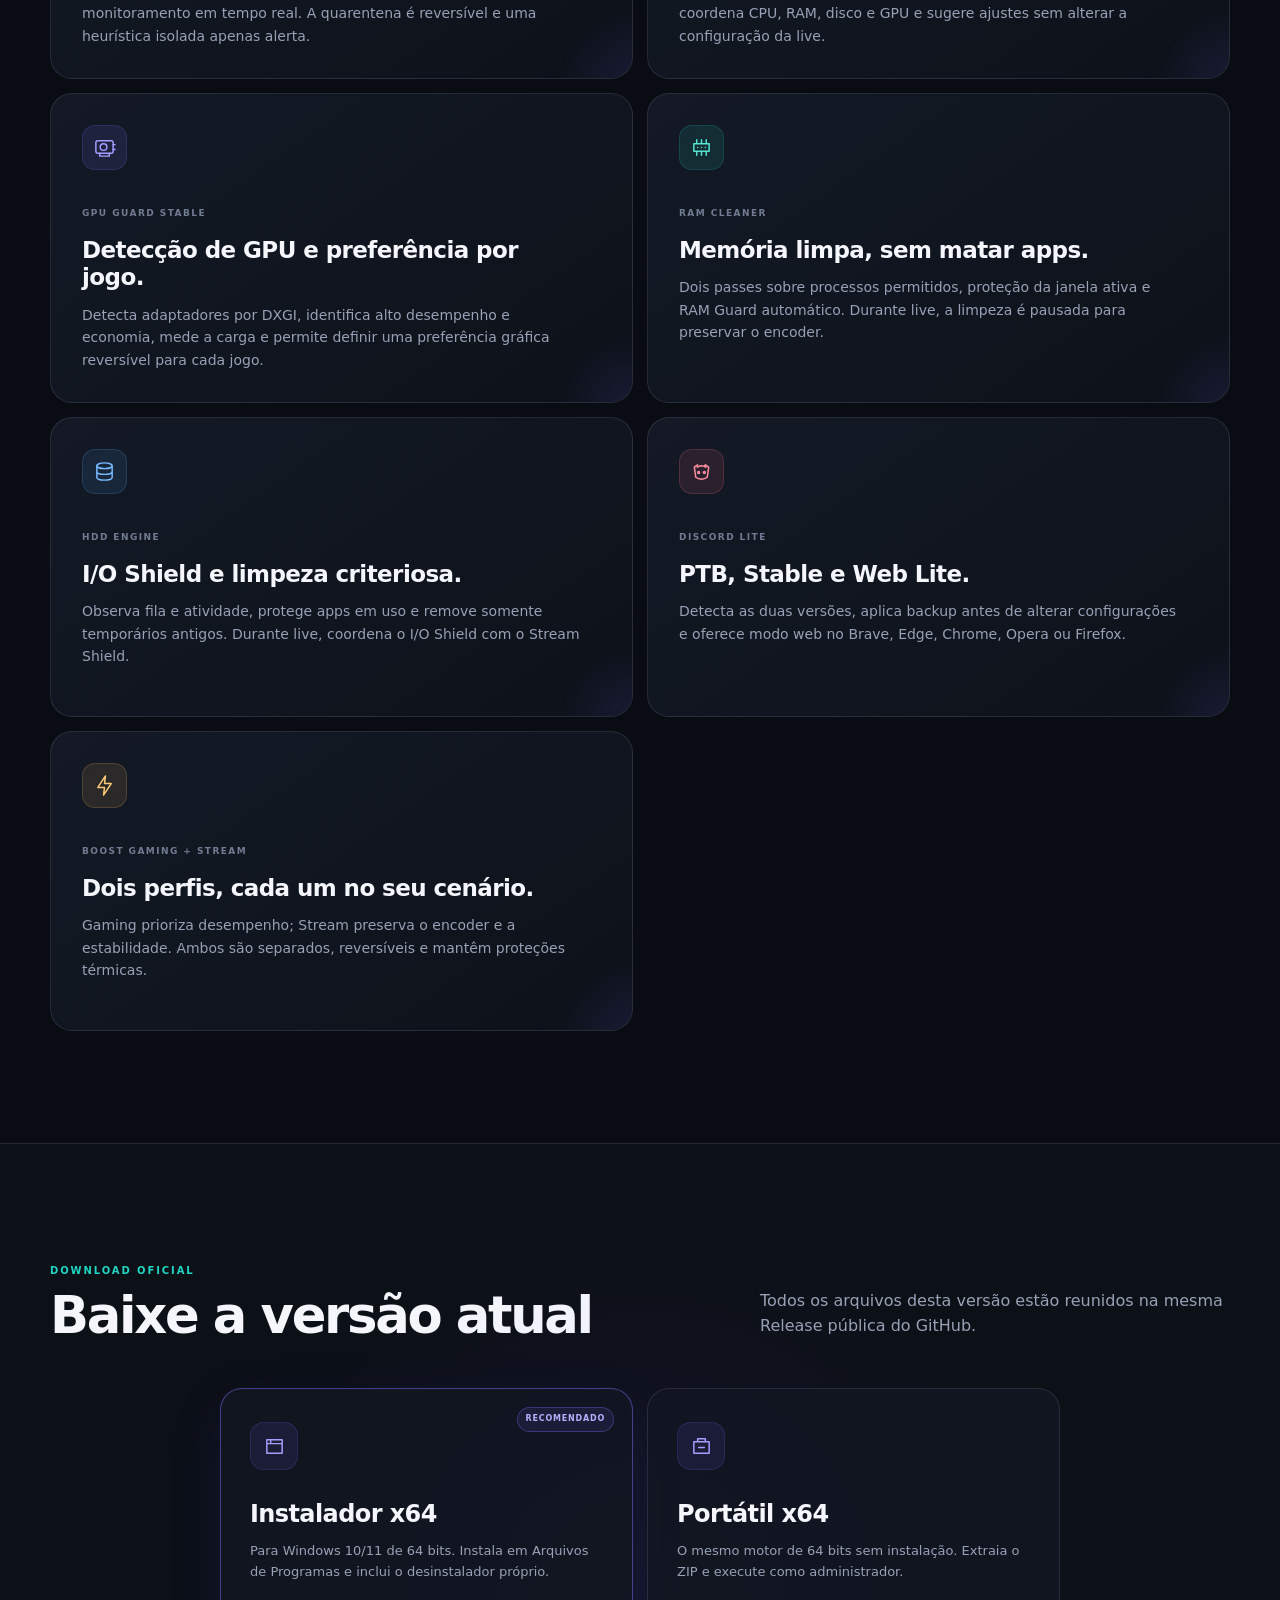
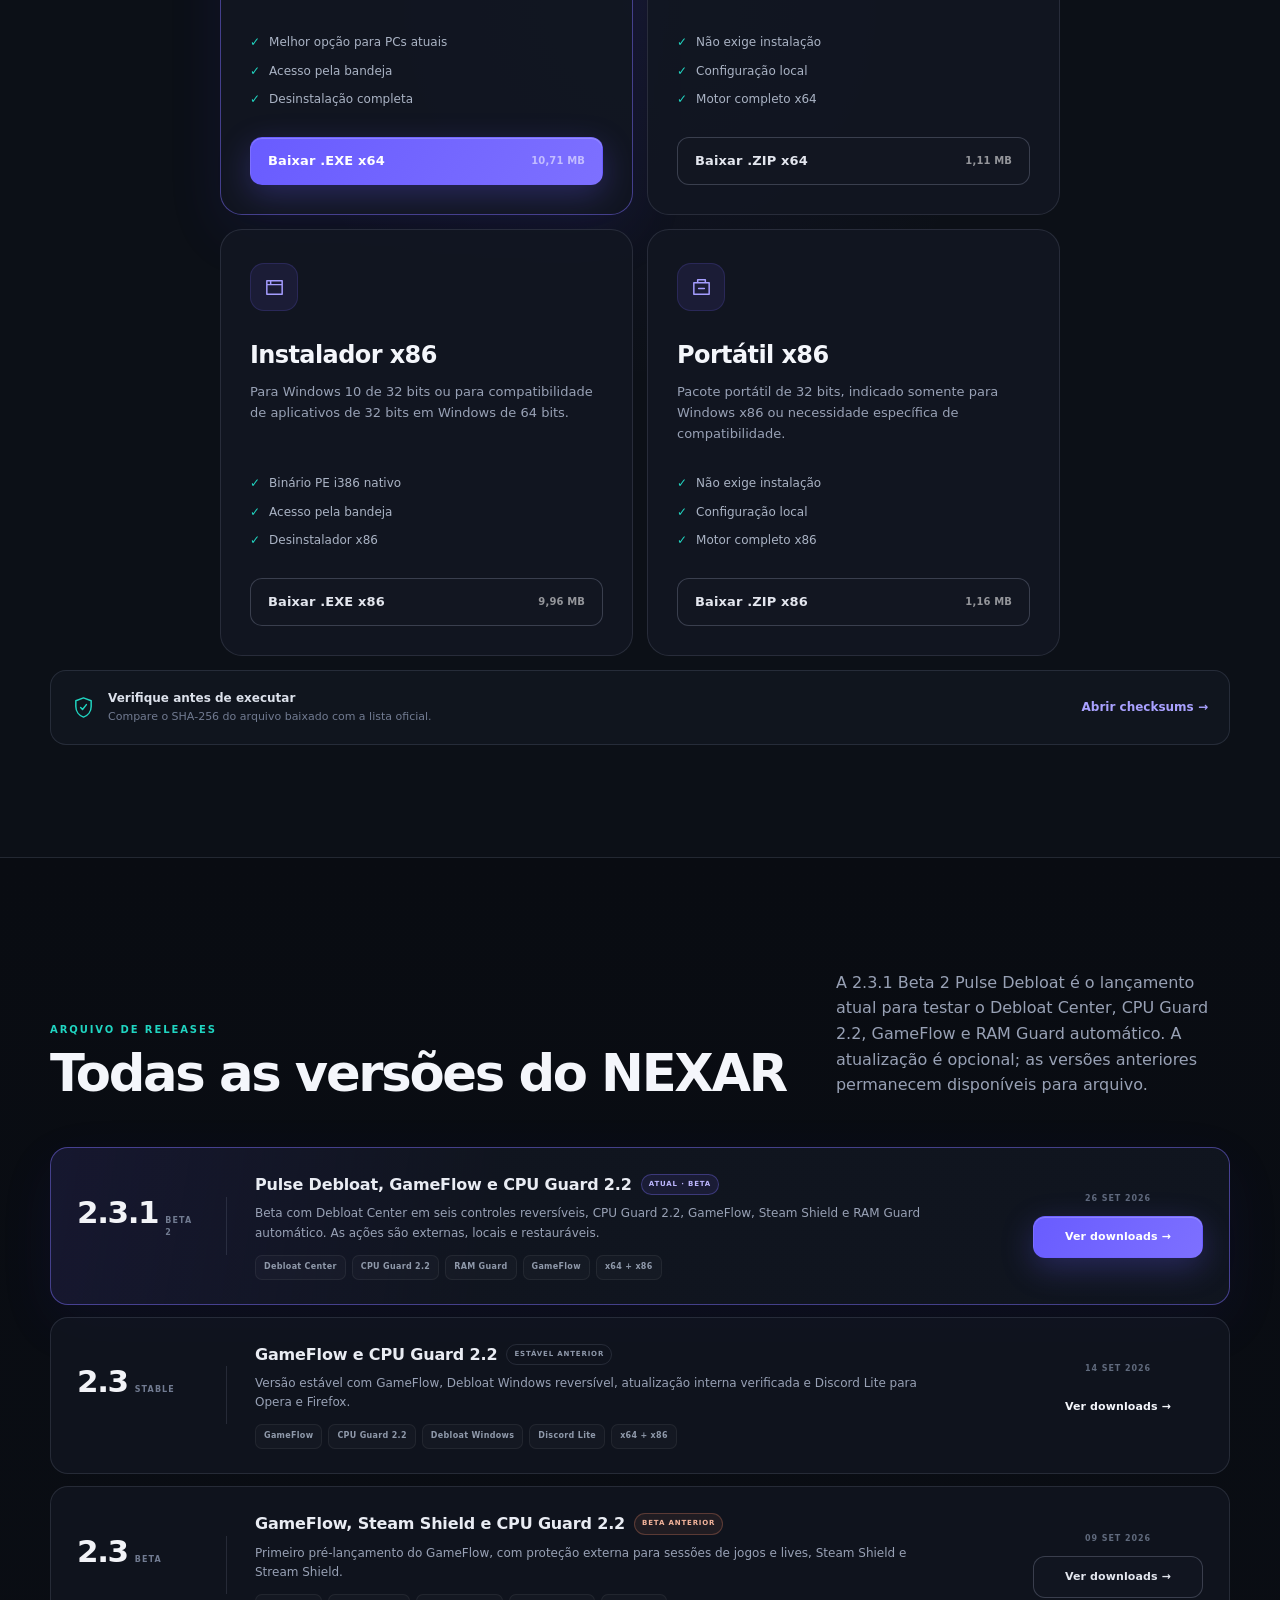
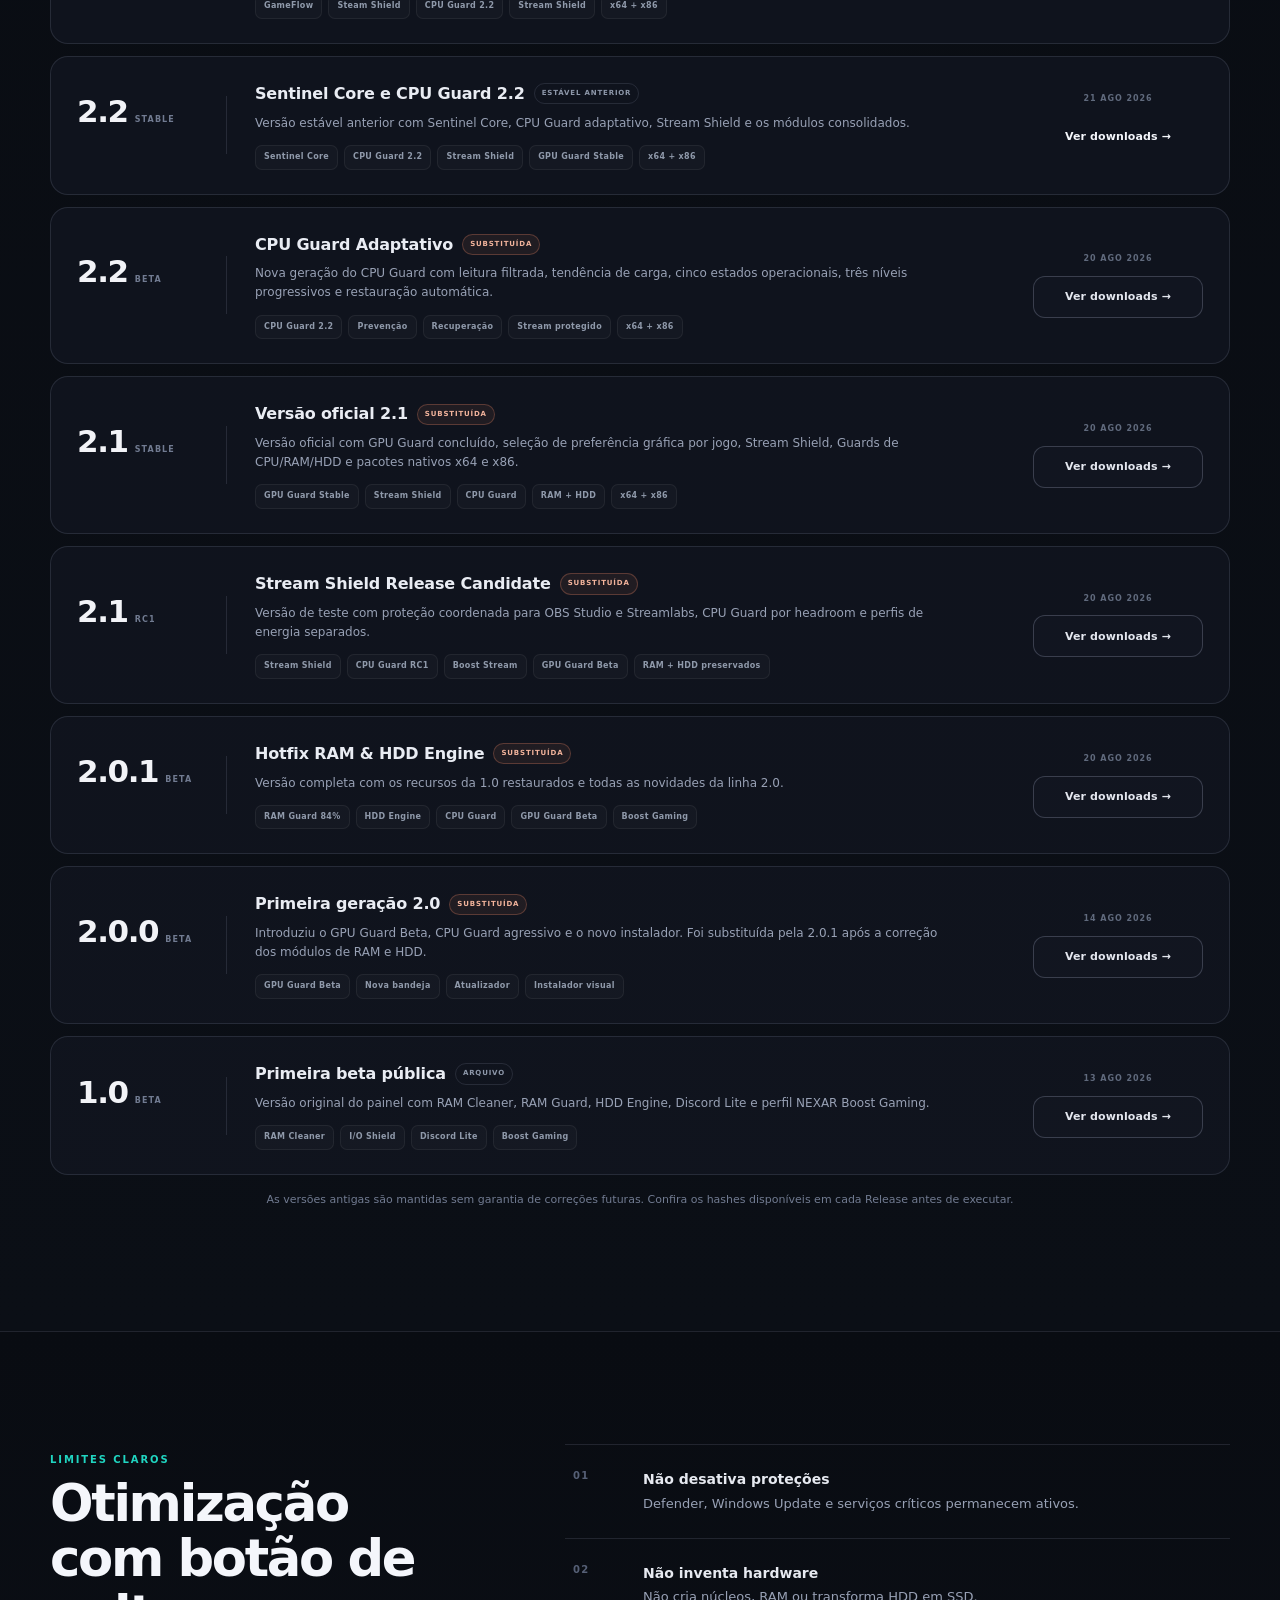
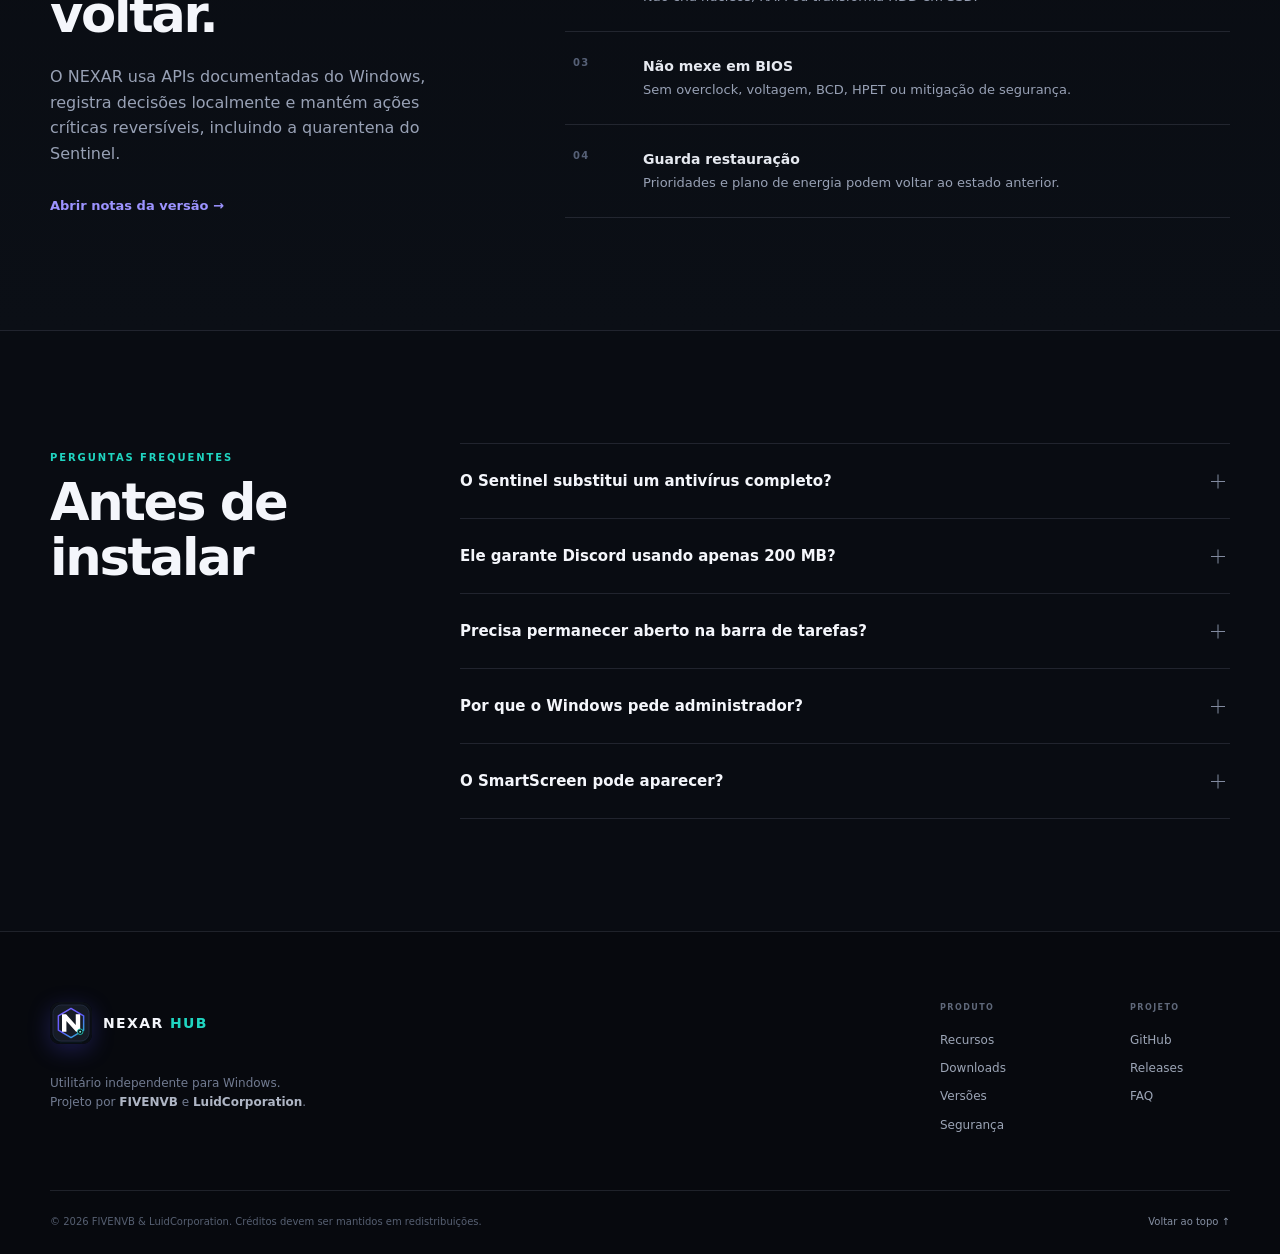
==== commit 28cb01b2: "site: restaurar histórico 2.3 Beta e 2.3 Stable" ====
--- a/index.html
+++ b/index.html
@@ -237,6 +237,18 @@
           </article>
 
           <article class="version-row reveal">
+            <div class="version-release"><strong class="version-number">2.3</strong><span class="version-channel">STABLE</span></div>
+            <div class="version-details"><div class="version-heading"><h3>GameFlow e CPU Guard 2.2</h3><span class="version-status">ESTÁVEL ANTERIOR</span></div><p>Versão estável com GameFlow, Debloat Windows reversível, atualização interna verificada e Discord Lite para Opera e Firefox.</p><div class="version-tags"><span>GameFlow</span><span>CPU Guard 2.2</span><span>Debloat Windows</span><span>Discord Lite</span><span>x64 + x86</span></div></div>
+            <div class="version-actions"><span class="version-date">14 SET 2026</span><a class="button button-secondary version-button" href="https://github.com/luidcorporation-ofc/nexar-hub-optimizer/releases/tag/v2.3.0" target="_blank" rel="noreferrer" aria-label="Abrir downloads da versão 2.3 Stable">Ver downloads →</a></div>
+          </article>
+
+          <article class="version-row reveal">
+            <div class="version-release"><strong class="version-number">2.3</strong><span class="version-channel">BETA</span></div>
+            <div class="version-details"><div class="version-heading"><h3>GameFlow, Steam Shield e CPU Guard 2.2</h3><span class="version-status status-replaced">BETA ANTERIOR</span></div><p>Primeiro pré-lançamento do GameFlow, com proteção externa para sessões de jogos e lives, Steam Shield e Stream Shield.</p><div class="version-tags"><span>GameFlow</span><span>Steam Shield</span><span>CPU Guard 2.2</span><span>Stream Shield</span><span>x64 + x86</span></div></div>
+            <div class="version-actions"><span class="version-date">09 SET 2026</span><a class="button button-ghost version-button" href="https://github.com/luidcorporation-ofc/nexar-hub-optimizer/releases/tag/v2.3.0-beta.1" target="_blank" rel="noreferrer" aria-label="Abrir downloads da versão 2.3 Beta GameFlow">Ver downloads →</a></div>
+          </article>
+
+          <article class="version-row reveal">
             <div class="version-release"><strong class="version-number">2.2</strong><span class="version-channel">STABLE</span></div>
             <div class="version-details"><div class="version-heading"><h3>Sentinel Core e CPU Guard 2.2</h3><span class="version-status">ESTÁVEL ANTERIOR</span></div><p>Versão estável anterior com Sentinel Core, CPU Guard adaptativo, Stream Shield e os módulos consolidados.</p><div class="version-tags"><span>Sentinel Core</span><span>CPU Guard 2.2</span><span>Stream Shield</span><span>GPU Guard Stable</span><span>x64 + x86</span></div></div>
             <div class="version-actions"><span class="version-date">21 AGO 2026</span><a class="button button-secondary version-button" href="https://github.com/luidcorporation-ofc/nexar-hub-optimizer/releases/tag/v2.2.0" target="_blank" rel="noreferrer" aria-label="Abrir downloads da versão 2.2 Stable">Ver downloads →</a></div>
